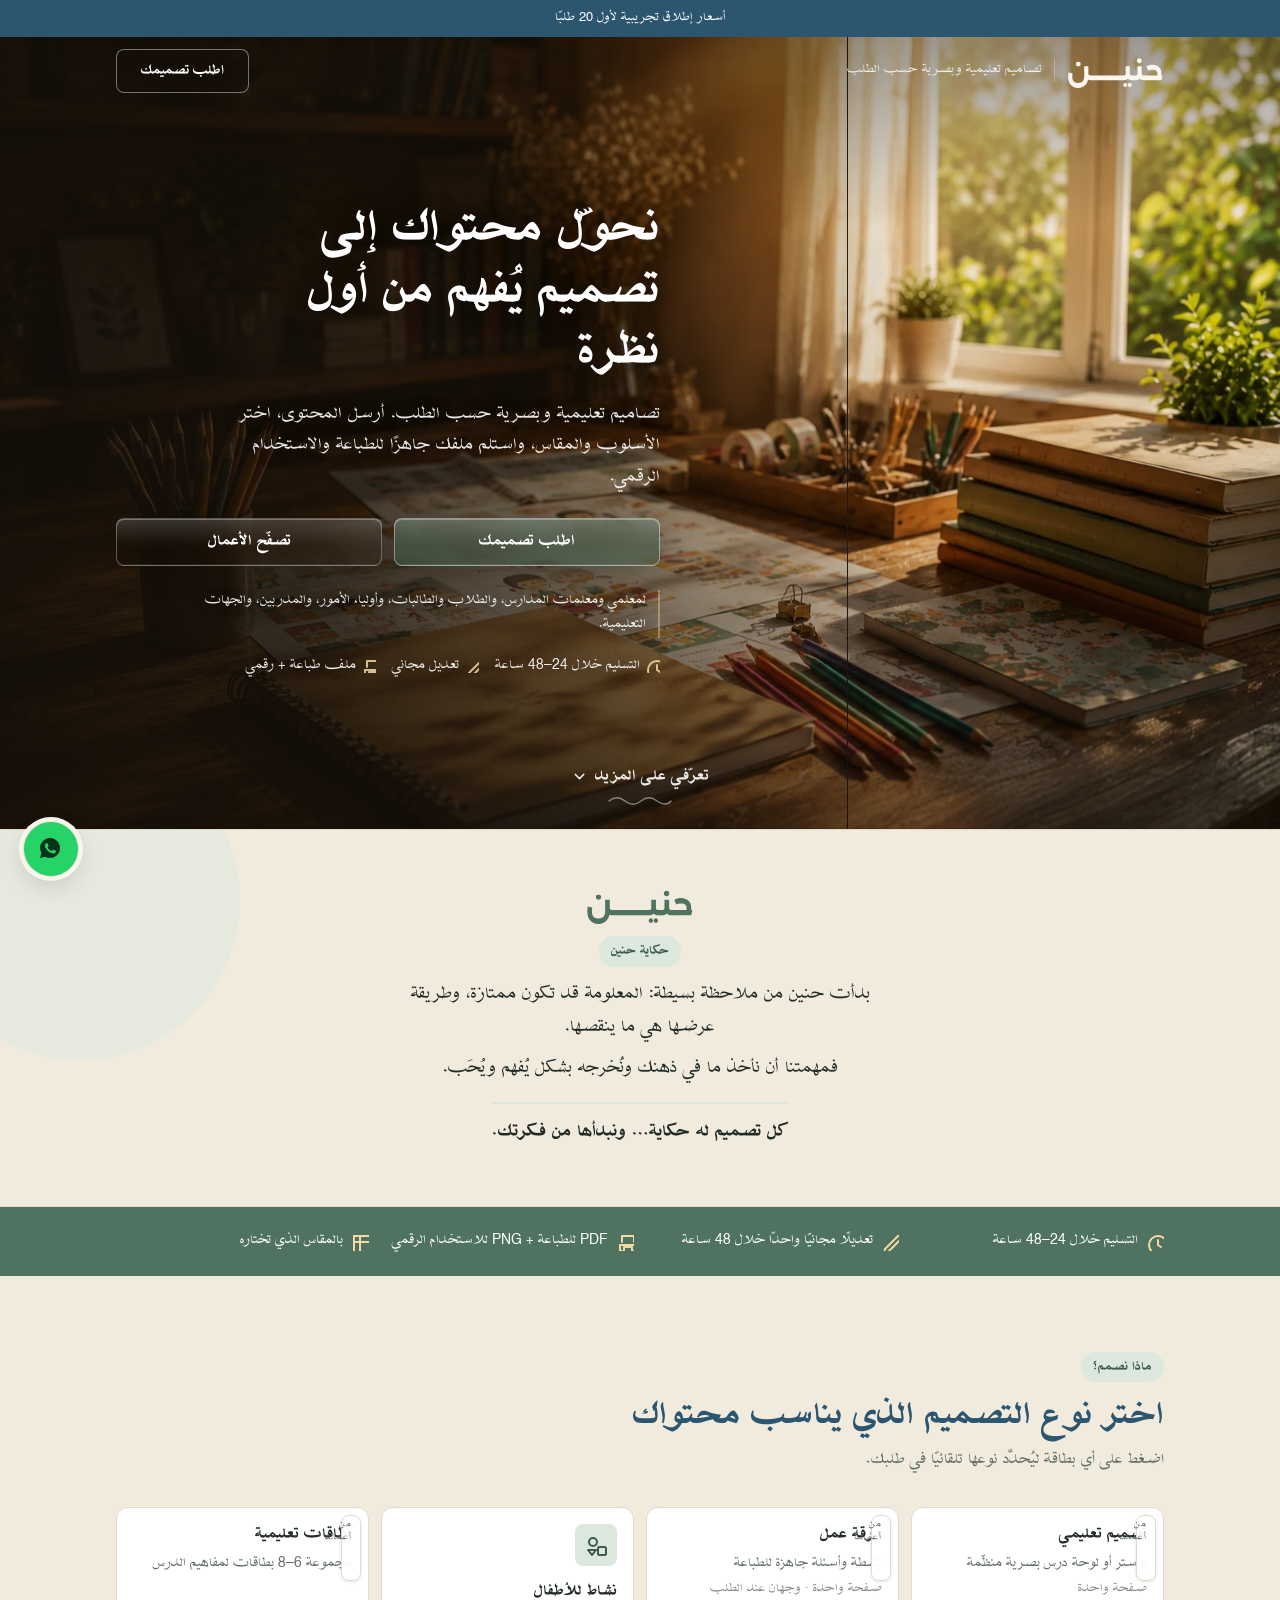
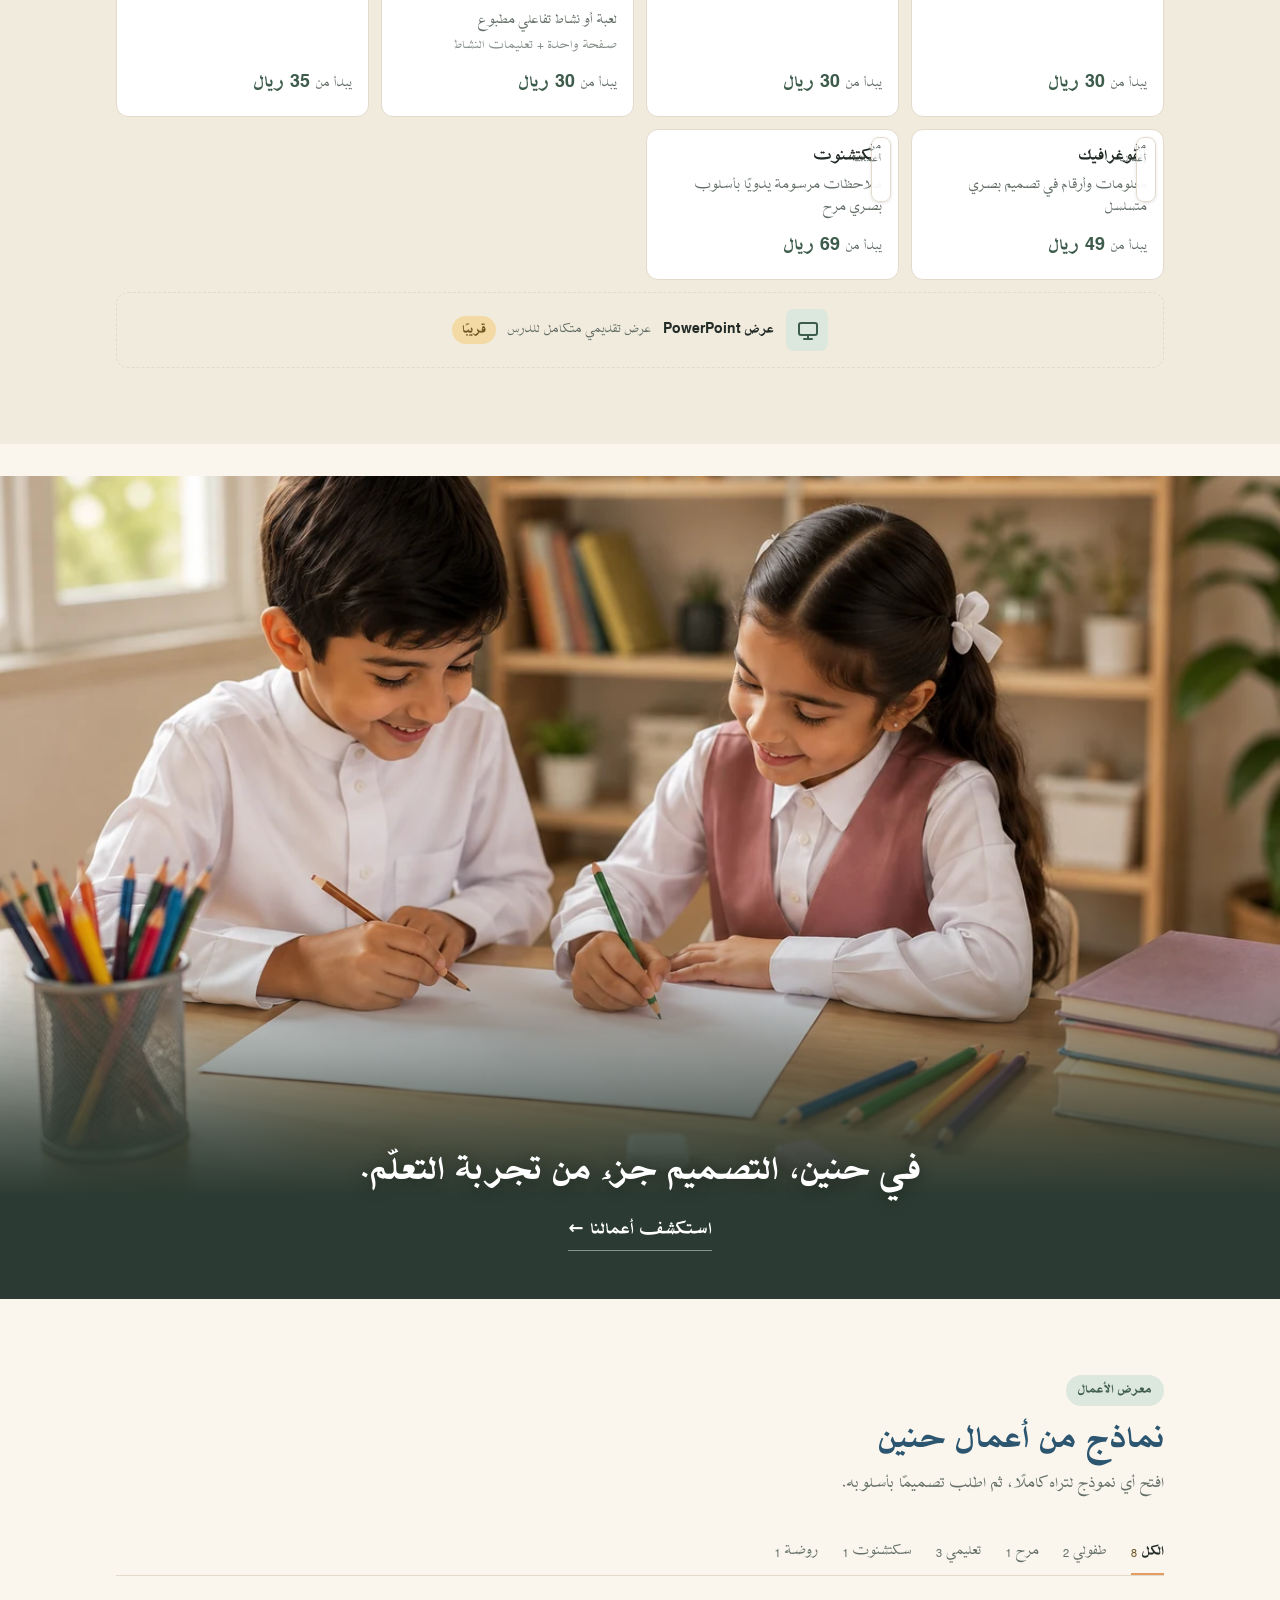
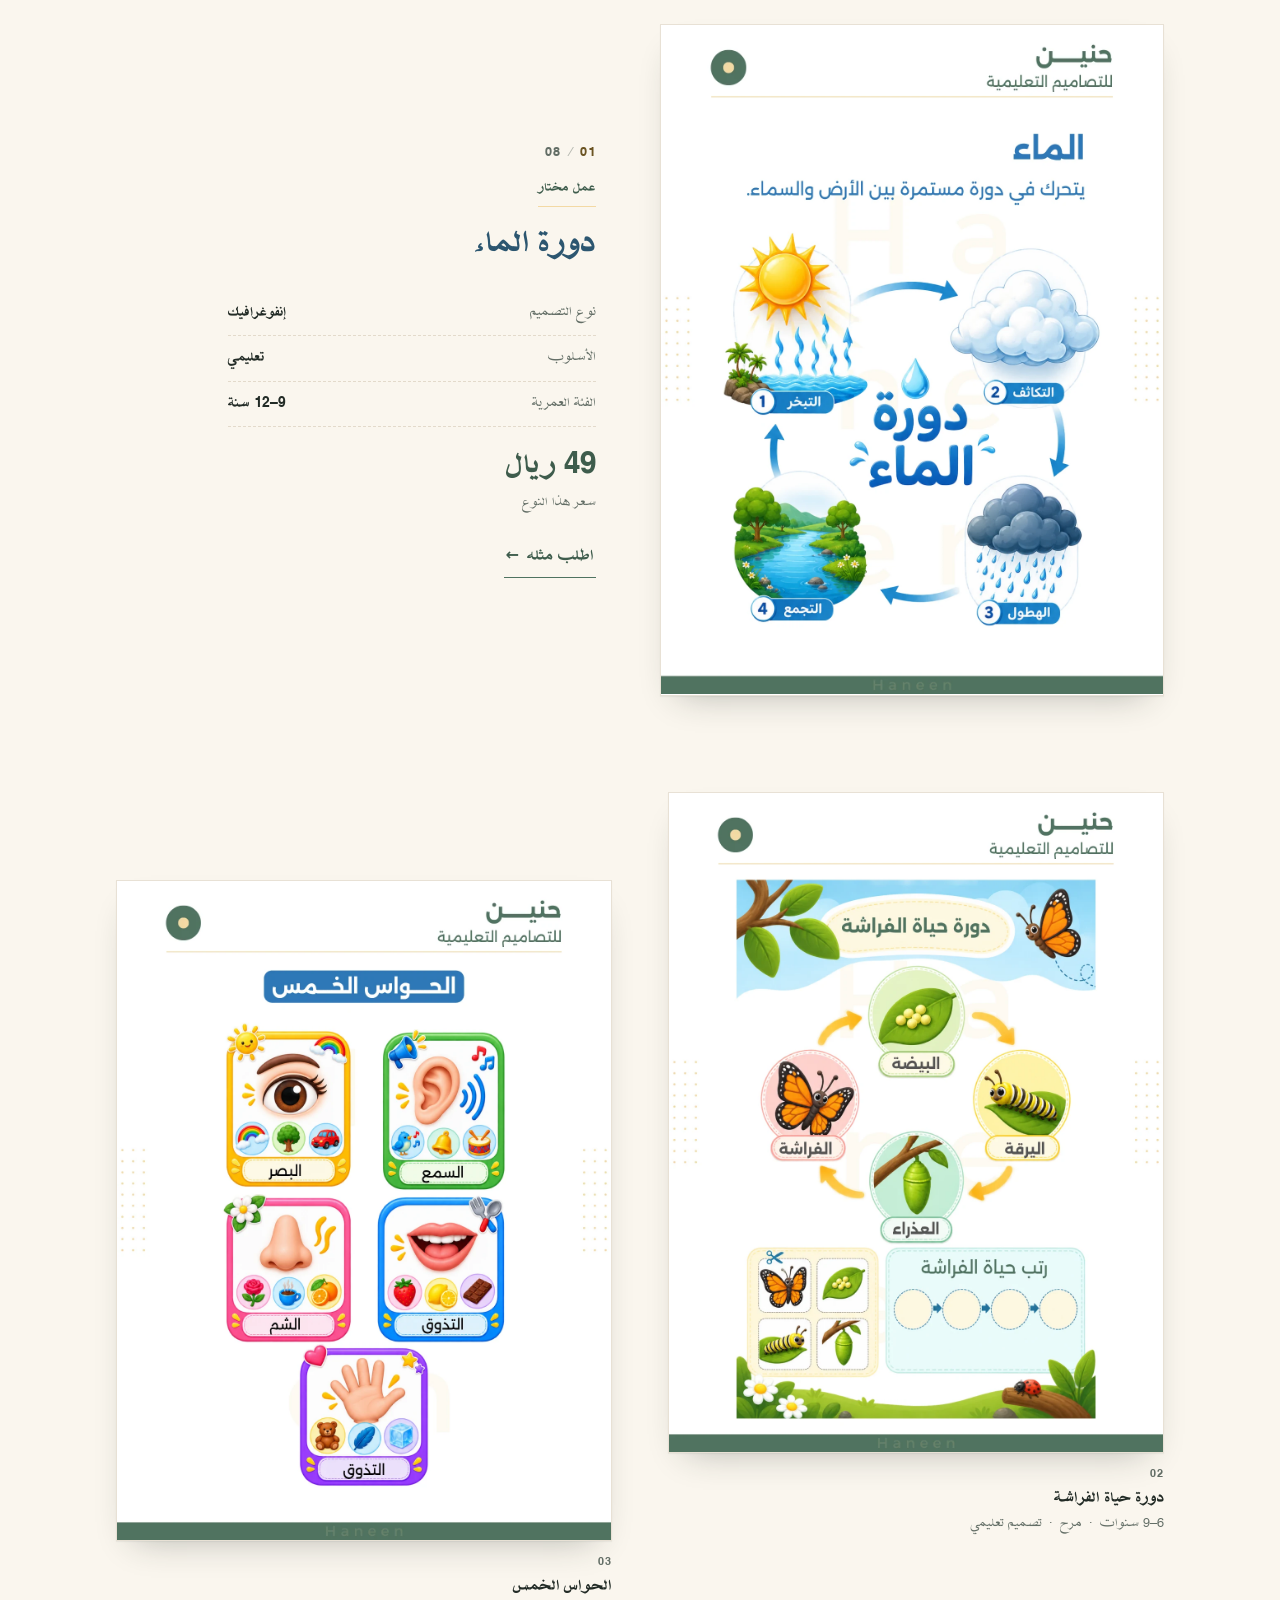
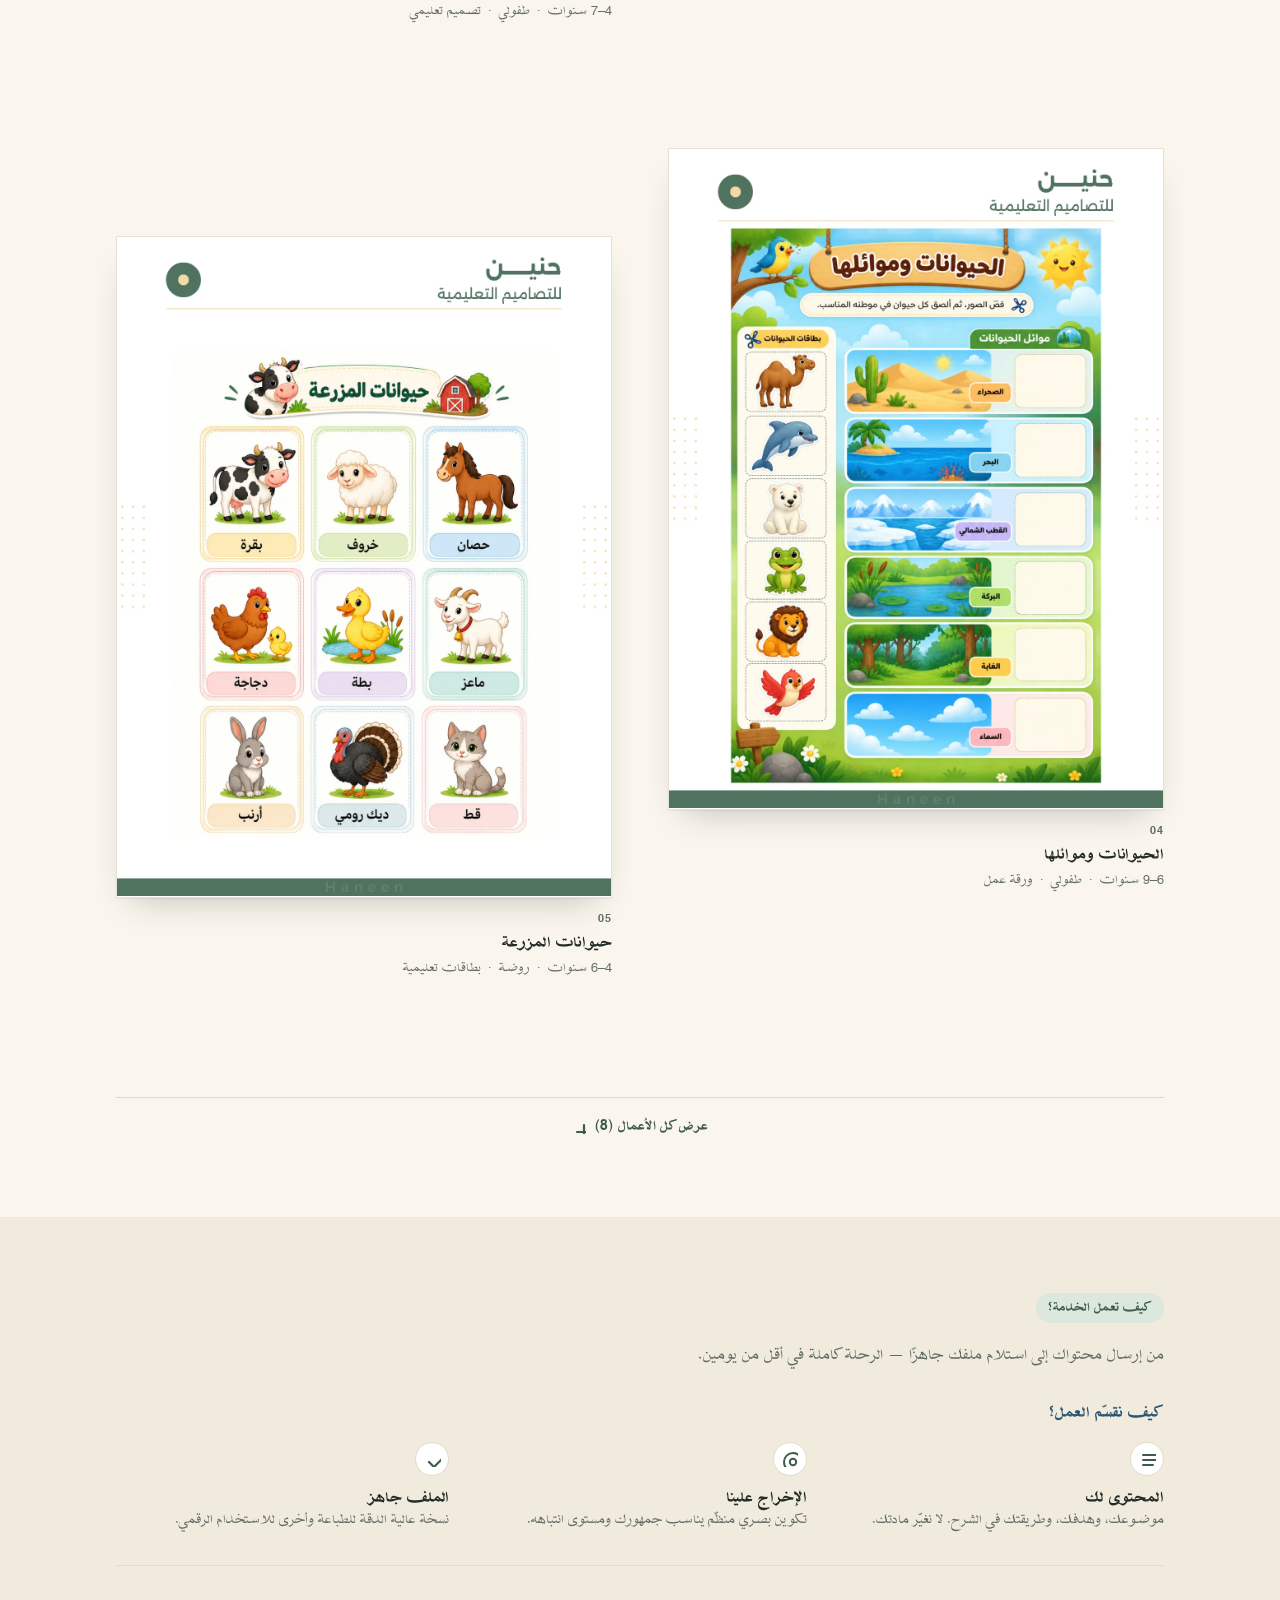
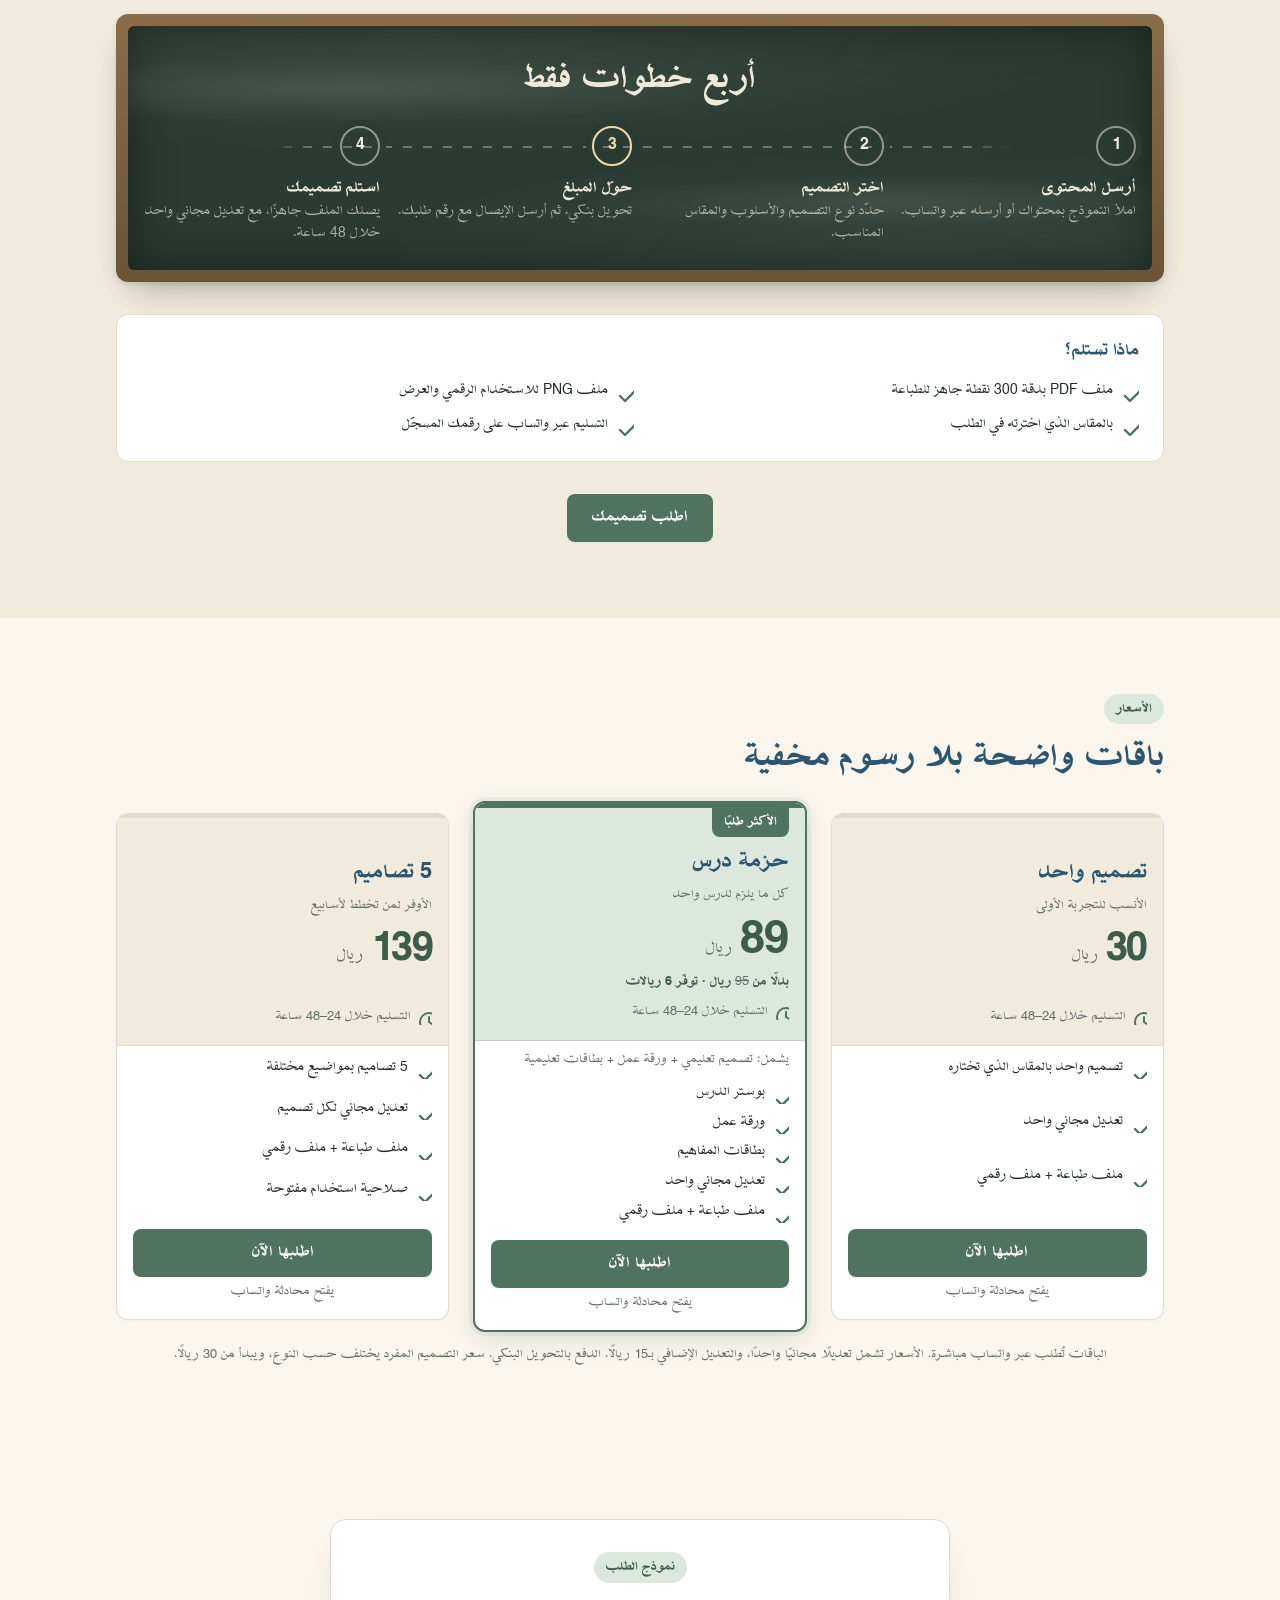
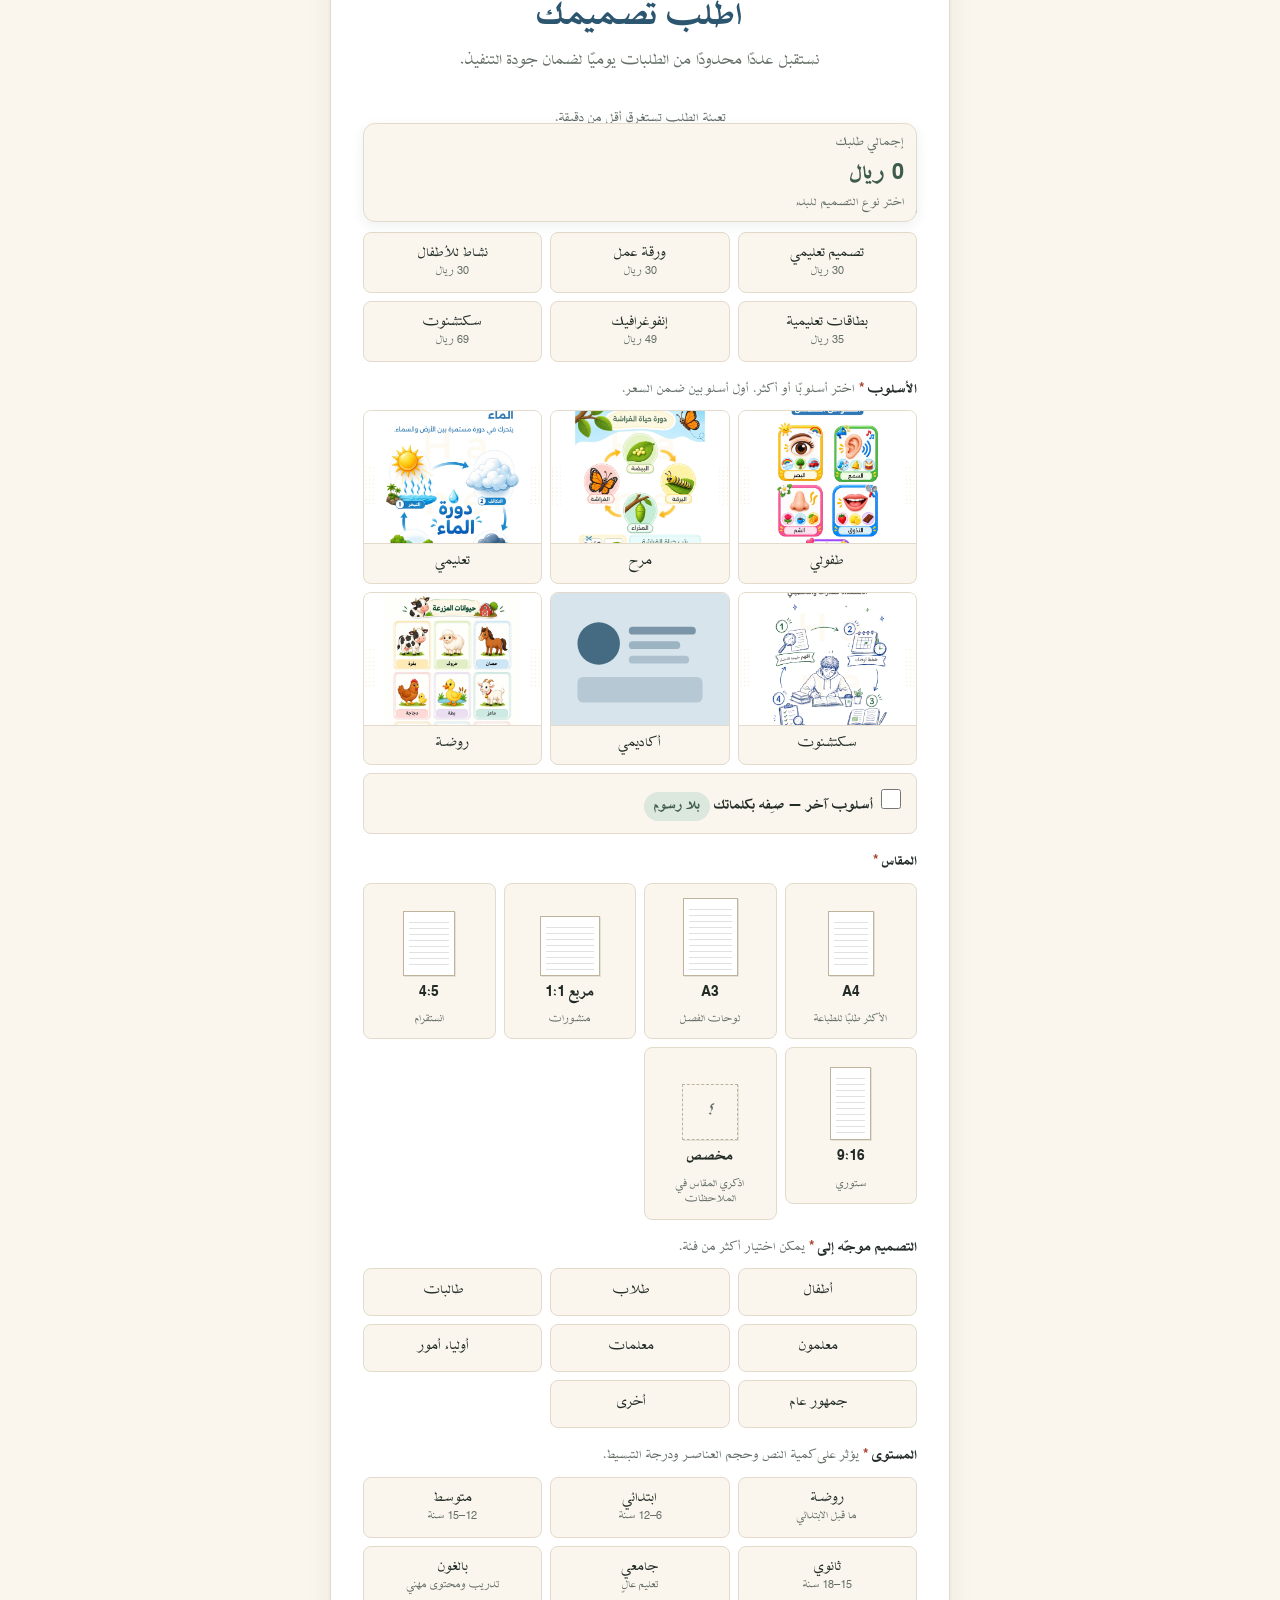
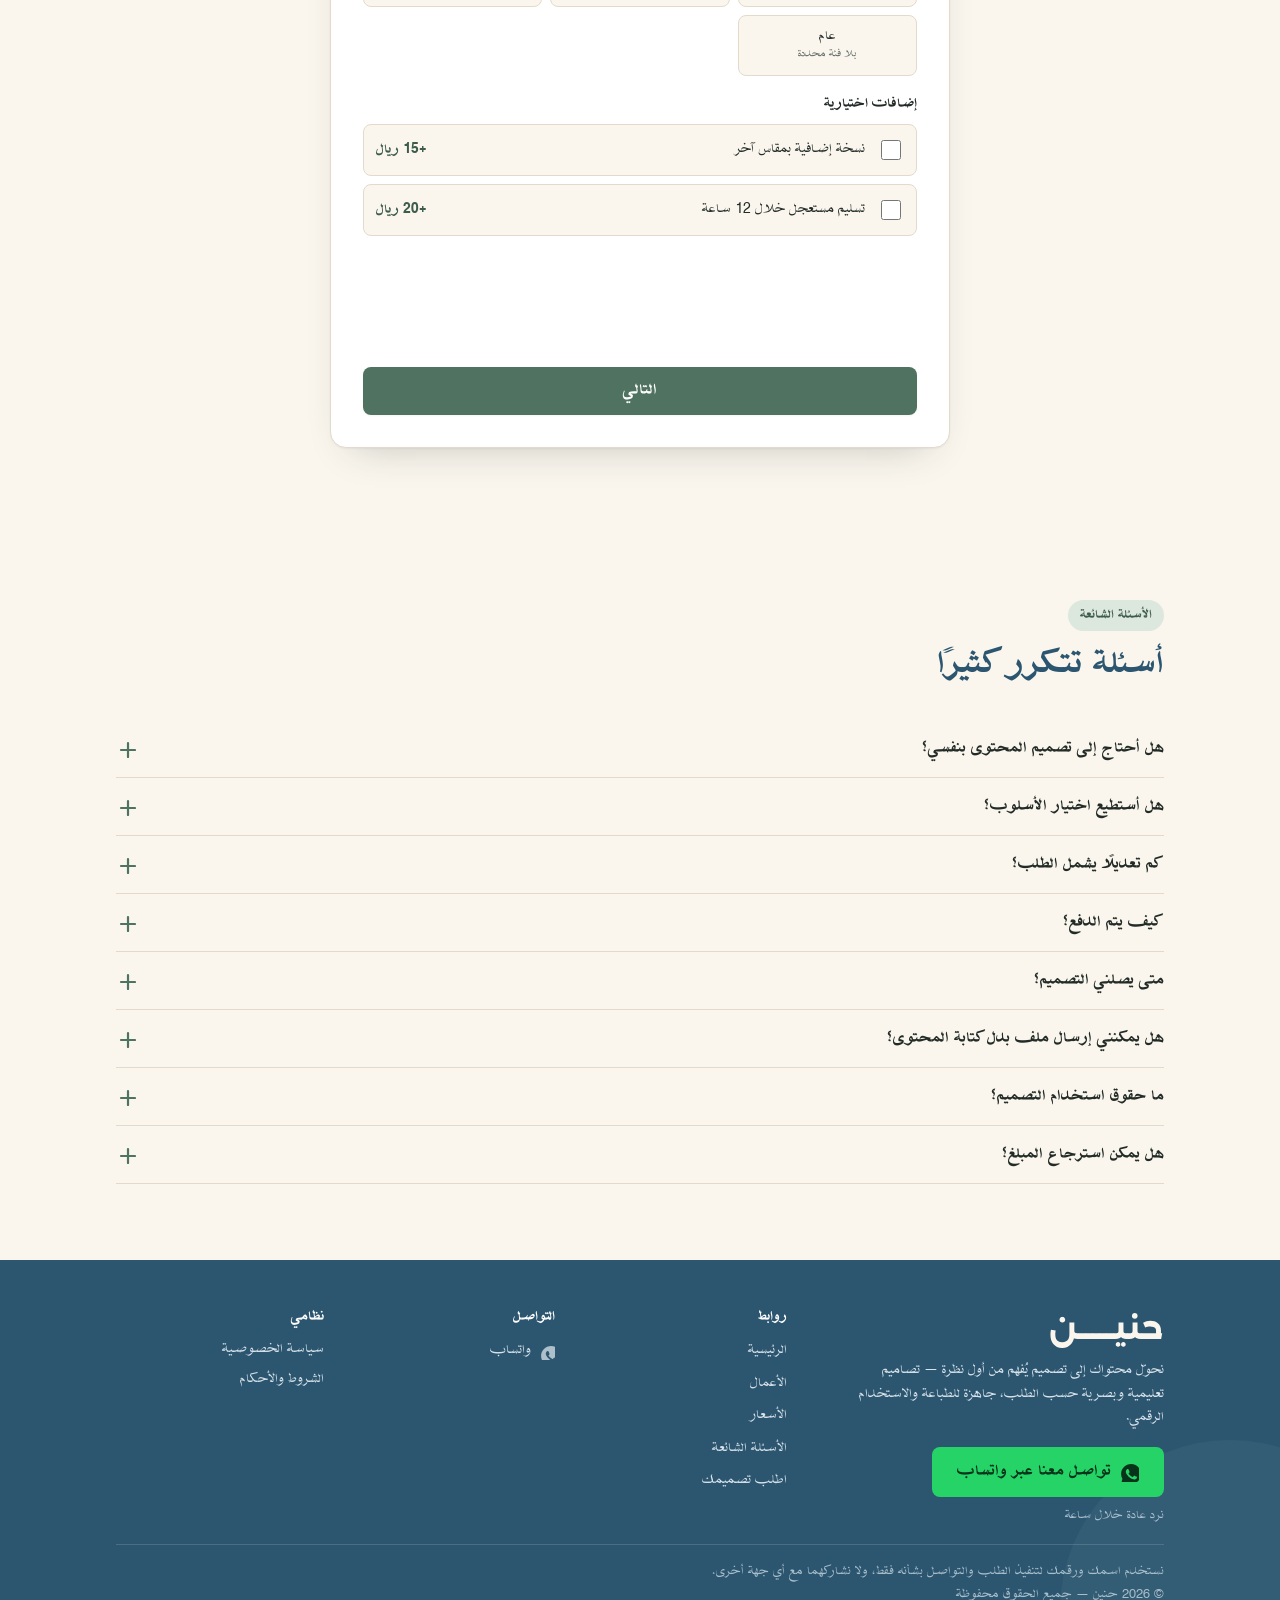
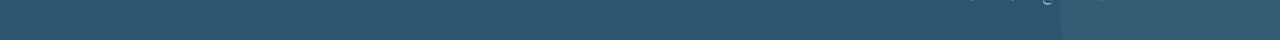
==== index.html @ 20c90a83 "المعرض: عمل مختار كبير، وأوراق معروضة بدل بطاقات المتجر أعمال حنين لوحات كاملة بهوامشها وترويستها وش" ====
<!DOCTYPE html>
<html lang="ar" dir="rtl">
<head>
<meta charset="utf-8">
<meta name="viewport" content="width=device-width, initial-scale=1, viewport-fit=cover">
<title>حنين — تصاميم تعليمية وبصرية حسب الطلب</title>
<meta name="description" content="نحوّل محتواك إلى تصميم يُفهم من أول نظرة. تصاميم تعليمية وبصرية حسب الطلب: أوراق عمل، بطاقات، إنفوغرافيك، وسكتشنوت.">
<meta name="theme-color" content="#FAF6EE">
<link rel="manifest" href="manifest.webmanifest">
<link rel="icon" href="assets/icons/icon.svg" type="image/svg+xml">
<link rel="apple-touch-icon" href="assets/icons/icon-192.png">
<!-- حماية ما قبل الإطلاق — تُحذف عند اكتمال الأعمال والبيانات -->
<meta name="robots" content="noindex, nofollow">

<!-- المشاركة في واتساب وغيره -->
<meta property="og:site_name" content="حنين">
<meta property="og:locale" content="ar_SA">
<meta property="og:type" content="website">
<meta property="og:url" content="https://lidarconslt-bit.github.io/haneen-store/">
<meta property="og:title" content="حنين — تصاميم تعليمية وبصرية حسب الطلب">
<meta property="og:description" content="نحوّل محتواك إلى تصميم يُفهم من أول نظرة. أرسل المحتوى، اختر الأسلوب، واستلم ملفك جاهزًا.">
<meta property="og:image" content="https://lidarconslt-bit.github.io/haneen-store/assets/img/og-cover.png">
<meta property="og:image:width" content="1200">
<meta property="og:image:height" content="630">
<meta property="og:image:alt" content="حنين — تصاميم تعليمية وبصرية حسب الطلب">
<meta name="twitter:card" content="summary_large_image">
<meta name="twitter:title" content="حنين — تصاميم تعليمية وبصرية حسب الطلب">
<meta name="twitter:description" content="نحوّل محتواك إلى تصميم يُفهم من أول نظرة.">
<meta name="twitter:image" content="https://lidarconslt-bit.github.io/haneen-store/assets/img/og-cover.png">
<!-- الخط مستضاف ذاتيًا: XB Shafigh بوزنيه الحقيقيين — لا اعتماد على خطوط خارجية -->
<link rel="preload" href="assets/fonts/XBShafigh-Regular.woff2" as="font" type="font/woff2" crossorigin>
<link rel="preload" href="assets/fonts/XBShafigh-Bold.woff2" as="font" type="font/woff2" crossorigin>
<link rel="stylesheet" href="assets/css/style.css?v=39">
</head>
<body id="top">

<!-- أيقونات SVG مشتركة -->
<svg width="0" height="0" style="position:absolute" aria-hidden="true">
<defs>
  <g id="i-check"><path d="M20 6L9 17l-5-5" fill="none" stroke="currentColor" stroke-width="2.4" stroke-linecap="round" stroke-linejoin="round"/></g>
  <g id="i-plus"><path d="M12 5v14M5 12h14" fill="none" stroke="currentColor" stroke-width="2.2" stroke-linecap="round"/></g>
  <g id="i-clock"><circle cx="12" cy="12" r="9" fill="none" stroke="currentColor" stroke-width="2"/><path d="M12 7v5l3 2" fill="none" stroke="currentColor" stroke-width="2" stroke-linecap="round"/></g>
  <g id="i-print"><path d="M6 9V3h12v6M6 18H4v-6h16v6h-2M8 14h8v7H8z" fill="none" stroke="currentColor" stroke-width="2" stroke-linecap="round" stroke-linejoin="round"/></g>
  <g id="i-edit"><path d="M12 20h9M16.5 3.5a2.1 2.1 0 013 3L7 19l-4 1 1-4z" fill="none" stroke="currentColor" stroke-width="2" stroke-linecap="round" stroke-linejoin="round"/></g>
  <g id="i-size"><path d="M3 3h18v18H3z" fill="none" stroke="currentColor" stroke-width="2"/><path d="M9 3v18M3 9h18" fill="none" stroke="currentColor" stroke-width="2"/></g>
  <g id="i-board"><rect x="3" y="4" width="18" height="14" rx="2" fill="none" stroke="currentColor" stroke-width="2"/><path d="M7 9h10M7 13h6M12 18v3" fill="none" stroke="currentColor" stroke-width="2" stroke-linecap="round"/></g>
  <g id="i-sheet"><path d="M6 2h8l4 4v16H6z" fill="none" stroke="currentColor" stroke-width="2" stroke-linejoin="round"/><path d="M14 2v4h4M9 12h6M9 16h4" fill="none" stroke="currentColor" stroke-width="2" stroke-linecap="round"/></g>
  <g id="i-activity"><circle cx="8" cy="8" r="4" fill="none" stroke="currentColor" stroke-width="2"/><rect x="13" y="13" width="8" height="8" rx="1.5" fill="none" stroke="currentColor" stroke-width="2"/><path d="M3 16l4 5 4-5z" fill="none" stroke="currentColor" stroke-width="2" stroke-linejoin="round"/></g>
  <g id="i-cards"><rect x="3" y="6" width="13" height="15" rx="2" fill="none" stroke="currentColor" stroke-width="2"/><path d="M8 3h11a2 2 0 012 2v13" fill="none" stroke="currentColor" stroke-width="2" stroke-linecap="round"/></g>
  <g id="i-chart"><path d="M4 20V10M10 20V4M16 20v-7M22 20H2" fill="none" stroke="currentColor" stroke-width="2" stroke-linecap="round"/></g>
  <g id="i-pen"><path d="M4 20l1-4L16 5a2.1 2.1 0 013 3L8 19z" fill="none" stroke="currentColor" stroke-width="2" stroke-linejoin="round"/><path d="M3 22h18" fill="none" stroke="currentColor" stroke-width="2" stroke-linecap="round"/></g>
  <g id="i-slides"><rect x="3" y="4" width="18" height="12" rx="2" fill="none" stroke="currentColor" stroke-width="2"/><path d="M12 16v4M8 20h8" fill="none" stroke="currentColor" stroke-width="2" stroke-linecap="round"/></g>
  <g id="i-content"><path d="M4 5h16M4 10h16M4 15h10" fill="none" stroke="currentColor" stroke-width="2" stroke-linecap="round"/></g>
  <g id="i-design"><circle cx="12" cy="12" r="9" fill="none" stroke="currentColor" stroke-width="2"/><circle cx="12" cy="12" r="3.2" fill="none" stroke="currentColor" stroke-width="2"/></g>
  <g id="i-ready"><path d="M5 12l5 5L20 7" fill="none" stroke="currentColor" stroke-width="2.2" stroke-linecap="round" stroke-linejoin="round"/></g>
  <g id="i-alert"><path d="M12 8v5M12 17h.01M10.3 3.9L2.5 18a2 2 0 001.7 3h15.6a2 2 0 001.7-3L13.7 3.9a2 2 0 00-3.4 0z" fill="none" stroke="currentColor" stroke-width="2" stroke-linecap="round" stroke-linejoin="round"/></g>
  <g id="i-info"><circle cx="12" cy="12" r="9" fill="none" stroke="currentColor" stroke-width="2"/><path d="M12 11v5M12 8h.01" fill="none" stroke="currentColor" stroke-width="2" stroke-linecap="round"/></g>
  <g id="i-zoom"><circle cx="11" cy="11" r="7" fill="none" stroke="currentColor" stroke-width="2"/><path d="M20 20l-3.5-3.5M11 8v6M8 11h6" fill="none" stroke="currentColor" stroke-width="2" stroke-linecap="round"/></g>
  <g id="i-prev"><path d="M15 5l-7 7 7 7" fill="none" stroke="currentColor" stroke-width="2.2" stroke-linecap="round" stroke-linejoin="round"/></g>
  <g id="i-next"><path d="M9 5l7 7-7 7" fill="none" stroke="currentColor" stroke-width="2.2" stroke-linecap="round" stroke-linejoin="round"/></g>
  <g id="i-wa"><path d="M12.04 2c-5.5 0-9.96 4.46-9.96 9.96 0 1.76.46 3.45 1.33 4.95L2 22l5.23-1.37a9.9 9.9 0 004.81 1.23h.01c5.5 0 9.96-4.46 9.96-9.96S17.54 2 12.04 2zm5.8 14.06c-.24.68-1.4 1.3-1.93 1.35-.5.05-.98.23-3.3-.69-2.78-1.1-4.55-3.94-4.69-4.12-.14-.19-1.12-1.49-1.12-2.84s.71-2.01.96-2.29c.25-.28.55-.35.73-.35l.53.01c.17 0 .4-.06.62.48l.85 2.06c.07.14.12.31.02.5-.09.19-.14.3-.28.47l-.42.48c-.14.14-.28.29-.12.57.16.28.71 1.17 1.52 1.9 1.05.93 1.93 1.22 2.2 1.36.28.14.44.12.6-.07.17-.19.7-.81.88-1.09.19-.28.37-.23.63-.14.25.09 1.61.76 1.89.9.28.14.46.21.53.32.07.12.07.65-.17 1.33z" fill="currentColor"/></g>
</defs>
</svg>

<div id="announce-slot"></div>

<header class="header">
  <div class="wrap header__inner">
    <a href="#top" class="logo" aria-label="حنين — الصفحة الرئيسية">
      <!-- نسختان: الفاتحة فوق صورة الهيرو الداكنة، والداكنة بعد التمرير -->
      <img class="logo__img logo__img--dark-bg" data-logo="on-dark" alt="حنين" width="776" height="271">
      <img class="logo__img logo__img--light-bg" data-logo="on-light" alt="" aria-hidden="true" width="776" height="271">
      <span class="logo__tag" id="logo-tag"></span>
    </a>
    <a href="#order" class="btn btn--primary btn--sm header__cta">اطلب تصميمك</a>
  </div>
</header>

<main>

  <!-- ============ Hero ============ -->
  <!-- مشهد سينمائي بعرض الصفحة. قياس الصورة: النصف الأيسر داكن وهادئ
       (سطوع 60) والأيمن نافذة مشمسة (سطوع 117) — فالنص الأبيض يجلس يسارًا
       حيث التباين طبيعي، وتبقى الشمس والتفاصيل مشرقة يمينًا بلا تعتيم.
       كل النصوص والأزرار HTML حقيقي فوق الصورة، ولا حرف داخل الصورة. -->
  <section class="hero" id="hero">
    <span class="hero__bgwrap" aria-hidden="true">
      <img class="hero__bg" src="assets/img/hero.webp" alt=""
           width="1536" height="1024" fetchpriority="high" decoding="async">
    </span>
    <span class="hero__scrim" aria-hidden="true"></span>

    <div class="wrap hero__inner">
      <div class="hero__copy">
        <h1 class="hero__title" data-reveal="hero" id="hero-title"></h1>
        <p class="hero__sub" data-reveal="hero" style="--d:80ms" id="hero-sub"></p>
        <div class="hero__actions" data-reveal="hero" style="--d:160ms">
          <a href="#order" class="btn btn--glass btn--glass-lead" id="hero-cta"></a>
          <a href="#gallery" class="btn btn--glass" id="hero-cta2"></a>
        </div>
        <p class="hero__for" id="hero-for" data-reveal="soft" style="--d:260ms"></p>
        <ul class="hero__trust" data-reveal="soft" style="--d:320ms" id="hero-trust"></ul>
      </div>
    </div>

    <!-- مؤشر النزول: جزء من المشهد، مطلق الموضع فلا يزيد ارتفاع الهيرو -->
    <a class="hero__more" href="#products">
      <span class="hero__more-row">
        <span>تعرّفي على المزيد</span>
        <svg class="hero__more-chev" viewBox="0 0 24 24" aria-hidden="true"><path d="M6 9l6 6 6-6" fill="none" stroke="currentColor" stroke-width="2" stroke-linecap="round" stroke-linejoin="round"/></svg>
      </span>
      <svg class="hero__more-wave" viewBox="0 0 64 8" aria-hidden="true"><path d="M1 4c5-4 11-4 16 0s11 4 16 0 11-4 16 0 11 4 14 0" fill="none" stroke="currentColor" stroke-width="1.4" stroke-linecap="round"/></svg>
    </a>
  </section>

  <!-- ============ حكاية حنين ============ -->
  <section class="story" id="story" hidden aria-labelledby="story-label">
    <div class="wrap story__inner">
      <div class="story__head">
        <img class="story__mark" data-logo="on-light" alt="" aria-hidden="true"
             width="776" height="271" data-reveal="soft">
        <span class="eyebrow" id="story-label" data-reveal="soft" style="--d:60ms"></span>
        <div id="story-lines" data-reveal style="--d:120ms"></div>
        <p class="story__closing" id="story-closing" data-reveal style="--d:200ms"></p>
      </div>
    </div>
  </section>

  <!-- ============ شريط الثقة ============ -->
  <section class="trustbar">
    <div class="wrap"><ul id="trustbar" data-reveal="soft"></ul></div>
  </section>

  <!-- ============ المنتجات ============ -->
  <section class="section section--alt" id="products">
    <div class="wrap">
      <div class="section__head" data-reveal>
        <span class="eyebrow">ماذا نصمم؟</span>
        <h2>اختر نوع التصميم الذي يناسب محتواك</h2>
        <p>اضغط على أي بطاقة ليُحدَّد نوعها تلقائيًا في طلبك.</p>
      </div>
      <div class="grid grid--auto" id="products-grid"></div>
    </div>
  </section>

  <!-- ============ مشهد: لقطة من تجربة التعلّم ============ -->
  <!-- قسم بعرض الصفحة كاملة، لا بطاقة ولا إطار.
       تحليل الصورة: الطفلان يشغلان الوسط كله (x300–1290) وأهدأ منطقة فعلية
       شريط الطاولة أسفل الورقة (480×84px فقط — 70px على 1280 و40px على 390).
       لذلك يمتد التدرّج من داخل الصورة إلى أرضية القسم نفسها، فيجلس النص
       على حقل داكن متصل بلا حافة صندوق، ولا يغطي وجهًا ولا ورقة العمل. -->
  <section class="scene" data-reveal>
    <div class="scene__media">
      <img class="scene__img" src="assets/img/learning-moment.webp"
           alt="طفلان يرسمان معًا على ورقة واحدة إلى طاولة دراسة"
           width="1200" height="800" loading="lazy" decoding="async">
    </div>
    <div class="scene__text">
      <p class="scene__line">في حنين، التصميم جزء من تجربة التعلّم.</p>
      <a class="scene__link" href="#gallery">استكشف أعمالنا <span aria-hidden="true">←</span></a>
    </div>
  </section>

  <!-- ============ المعرض ============ -->
  <section class="section" id="gallery">
    <div class="wrap">
      <div class="section__head" data-reveal>
        <span class="eyebrow">معرض الأعمال</span>
        <h2>نماذج من أعمال حنين</h2>
        <p>افتح أي نموذج لتراه كاملًا، ثم اطلب تصميمًا بأسلوبه.</p>
      </div>
      <div class="filters" id="gallery-filters" role="group" aria-label="تصفية حسب الأسلوب"></div>
      <!-- العمل المختار: أول أعمال التصفية الحالية، معروضًا لا مُعبّأً في بطاقة -->
      <div id="gallery-feature"></div>
      <div class="gallery" id="gallery-grid"></div>
      <button type="button" class="more" id="gallery-more" hidden
              aria-expanded="false" aria-controls="gallery-grid"></button>
    </div>
  </section>

  <!-- ============ الأساليب ============ -->
  <!-- قسم الأساليب مخفي مؤقتًا: صوره ما تزال مؤقتة، وفلاتر المعرض تؤدي الغرض.
       لإعادته: احذف hidden فقط. -->
  <section class="section wrap" id="styles" hidden>
    <div class="section__head" data-reveal>
      <span class="eyebrow">الأساليب</span>
      <h2>الشكل الذي يعجبك بصريًا</h2>
      <p>اضغط على أي أسلوب ليُحدَّد تلقائيًا في نموذج طلبك.</p>
    </div>
    <div class="styles" id="styles-grid"></div>
  </section>

  <!-- ============ كيف نعمل ============ -->
  <section class="section section--alt" id="how">
    <div class="wrap">
      <div class="section__head" data-reveal>
        <span class="eyebrow">كيف تعمل الخدمة؟</span>
        <p>من إرسال محتواك إلى استلام ملفك جاهزًا — الرحلة كاملة في أقل من يومين.</p>
      </div>

      <div class="howblock" data-reveal="soft">
        <h3 class="howblock__title">كيف نقسّم العمل؟</h3>
        <div class="howsplit" id="idea-list"></div>
      </div>

      <div class="boardwrap" data-reveal="soft">
        <div class="board">
          <h2 class="steps__title">أربع خطوات فقط</h2>
          <div class="steps" id="steps-grid"></div>
        </div>
      </div>

      <div class="handover" data-reveal="soft">
        <h3 id="delivery-title"></h3>
        <ul class="delivery__list" id="delivery-list"></ul>
      </div>

      <div class="how__foot" data-reveal="soft">
        <a href="#order" class="btn btn--primary">اطلب تصميمك</a>
      </div>
    </div>
  </section>

  <!-- ============ الأسعار ============ -->
  <section class="section wrap" id="pricing">
    <div class="section__head" data-reveal>
      <span class="eyebrow">الأسعار</span>
      <h2>باقات واضحة بلا رسوم مخفية</h2>
    </div>
    <div class="plans" id="plans-grid"></div>
    <p class="pricing__note" id="pricing-note"></p>
  </section>

  <!-- ============ نموذج الطلب ============ -->
  <!-- النموذج: أرضية القسم كريمية، والنموذج نفسه ورقة بيضاء واحدة فوقها -->
  <section class="section" id="order">
    <div class="wrap order">
      <div class="section__head" style="text-align:center;margin-inline:auto" data-reveal>
        <span class="eyebrow">نموذج الطلب</span>
        <h2>اطلب تصميمك</h2>
        <p id="order-capacity"></p>
      </div>

      <div id="store-closed" style="display:none">
        <div class="alert alert--warn" style="margin-bottom:var(--sp-4)">
          <svg aria-hidden="true"><use href="#i-alert"/></svg>
          <span id="closed-text"></span>
        </div>
        <a class="btn btn--whatsapp btn--block" id="closed-wa" href="#">
          <svg width="20" height="20" aria-hidden="true"><use href="#i-wa"/></svg>
          تواصل معنا عبر واتساب
        </a>
      </div>

      <form id="order-form" novalidate data-reveal>
        <div class="alert alert--info draft-note" id="draft-note" hidden>
          <svg aria-hidden="true"><use href="#i-info"/></svg>
          <span style="flex:1" id="draft-text"></span>
          <button type="button" class="btn btn--secondary btn--sm" id="btn-draft-clear">ابدأ من جديد</button>
        </div>
        <p class="formtime" id="form-time"></p>
        <div class="progress" aria-hidden="true">
          <div class="progress__item is-active" data-p="1"><div class="progress__bar"></div>التصميم</div>
          <div class="progress__item" data-p="2"><div class="progress__bar"></div>المحتوى</div>
          <div class="progress__item" data-p="3"><div class="progress__bar"></div>بياناتك</div>
        </div>

        <!-- الخطوة 1 -->
        <div class="fstep is-active" data-step="1">
          <div class="field">
            <span class="field__label">نوع التصميم <span class="req">*</span></span>
            <div class="opts" id="opt-product"></div>
            <p class="error-msg"><svg aria-hidden="true"><use href="#i-alert"/></svg>اختر نوع التصميم</p>
          </div>
          <div class="field">
            <span class="field__label">الأسلوب <span class="req">*</span>
              <span class="field__hint" id="styles-hint"></span>
            </span>
            <div class="opts" id="opt-style"></div>
            <label class="addon addon--other" id="other-style-toggle">
              <input type="checkbox" id="f-other-style">
              <span class="addon__txt">أسلوب آخر — صِفه بكلماتك</span>
              <span class="badge badge--soft">بلا رسوم</span>
            </label>
            <div id="other-style-wrap" hidden>
              <textarea id="f-other-style-text" placeholder="مثال: أريده مثل مجلة مدرسية، أو بأسلوب سبورة…"
                        style="min-height:72px" maxlength="500"></textarea>
            </div>
            <p class="stylenote" id="style-note" hidden></p>
            <p class="error-msg"><svg aria-hidden="true"><use href="#i-alert"/></svg>اختر أسلوبًا واحدًا على الأقل، أو صِف أسلوبك</p>
          </div>
          <div class="field">
            <span class="field__label">المقاس <span class="req">*</span></span>
            <div class="opts opts--3" id="opt-size"></div>
            <p class="error-msg"><svg aria-hidden="true"><use href="#i-alert"/></svg>اختر المقاس</p>
          </div>
          <div class="field">
            <span class="field__label">التصميم موجّه إلى <span class="req">*</span>
              <span class="field__hint">يمكن اختيار أكثر من فئة.</span>
            </span>
            <div class="opts" id="opt-audience"></div>
            <p class="error-msg"><svg aria-hidden="true"><use href="#i-alert"/></svg>اختر فئة واحدة على الأقل</p>
          </div>
          <div class="field">
            <span class="field__label">المستوى <span class="req">*</span>
              <span class="field__hint">يؤثر على كمية النص وحجم العناصر ودرجة التبسيط.</span>
            </span>
            <div class="opts" id="opt-level"></div>
            <p class="error-msg"><svg aria-hidden="true"><use href="#i-alert"/></svg>اختر المستوى</p>
          </div>
          <div class="field" id="addons-field">
            <span class="field__label">إضافات اختيارية</span>
            <div id="addons-list"></div>
          </div>
        </div>

        <!-- الخطوة 2 -->
        <div class="fstep" data-step="2">
          <div class="field">
            <label for="f-topic">موضوع التصميم <span class="req">*</span></label>
            <input type="text" id="f-topic" name="topic" placeholder="مثال: أركان الإسلام، أو دورة حياة الفراشة" maxlength="120">
            <p class="error-msg"><svg aria-hidden="true"><use href="#i-alert"/></svg>اكتب موضوع التصميم</p>
          </div>
          <div class="field">
            <label for="f-subject">المجال
              <span class="field__hint">اختياري — يساعدنا على اختيار الرسومات المناسبة.</span>
            </label>
            <select id="f-subject" name="subject"></select>
            </div>
          <div class="field">
            <label for="f-content">المحتوى
              <span class="field__hint">يمكن لصق المحتوى هنا، أو كتابة «سأرسله عبر واتساب» وإرساله لاحقًا مع رقم الطلب.</span>
            </label>
            <textarea id="f-content" name="content" placeholder="النقاط أو النص المطلوب ظهوره في التصميم…" maxlength="4000"></textarea>
          </div>
          <div class="field">
            <label for="f-reference">رابط مرجعي
              <span class="field__hint">رابط تصميم أعجبك (بنترست، انستقرام، أو صورة). يختصر الشرح كثيرًا. (اختياري)</span>
            </label>
            <input type="text" id="f-reference" name="reference" placeholder="https://…"
                   style="direction:ltr;text-align:left" maxlength="300">
          </div>
          <div class="field">
            <label for="f-notes">ملاحظات خاصة
              <span class="field__hint">ألوان مفضّلة، شعار الجهة، مقاس مخصص… (اختياري)</span>
            </label>
            <textarea id="f-notes" name="notes" style="min-height:80px" maxlength="1000"></textarea>
          </div>
        </div>

        <!-- الخطوة 3 -->
        <div class="fstep" data-step="3">
          <div class="field">
            <label for="f-name">الاسم <span class="req">*</span></label>
            <input type="text" id="f-name" name="name" placeholder="اسمك أو اسم الجهة" maxlength="80" autocomplete="name">
            <p class="error-msg"><svg aria-hidden="true"><use href="#i-alert"/></svg>اكتب اسمك</p>
          </div>
          <div class="field">
            <label for="f-phone">رقم الجوال / واتساب <span class="req">*</span>
              <span class="field__hint">سيصلك التصميم على هذا الرقم.</span>
            </label>
            <input type="tel" id="f-phone" name="phone" placeholder="05XXXXXXXX" inputmode="numeric" maxlength="15" autocomplete="tel">
            <p class="error-msg"><svg aria-hidden="true"><use href="#i-alert"/></svg>اكتب رقم جوال سعودي صحيح (يبدأ بـ 05)</p>
          </div>
          <input type="text" id="f-website" name="website" tabindex="-1" autocomplete="off" aria-hidden="true"
                 class="sr-only">

          <div class="summary" id="summary">
            <div class="summary__head">
              <h3>ملخص طلبك</h3>
              <button type="button" class="btn btn--secondary btn--sm" id="btn-edit-summary">تعديل</button>
            </div>
            <dl id="summary-list"></dl>
          </div>

          <div class="alert alert--info">
            <svg aria-hidden="true"><use href="#i-info"/></svg>
            <span id="privacy-note"></span>
          </div>
        </div>

        <div class="total">
          <div>
            <div class="total__label">إجمالي طلبك</div>
            <div class="total__value"><span class="num" id="total-value">0</span> ريال</div>
          </div>
          <div class="total__breakdown" id="total-breakdown"></div>
        </div>

        <div id="submit-error" style="margin-top:var(--sp-3)"></div>

        <div class="form-nav">
          <button type="button" class="btn btn--secondary" id="btn-prev" style="display:none">السابق</button>
          <button type="button" class="btn btn--primary" id="btn-next">التالي</button>
          <button type="submit" class="btn btn--primary" id="btn-submit" style="display:none">إرسال الطلب</button>
        </div>
      </form>

      <!-- شاشة النجاح -->
      <div class="success" id="success">
        <div class="success__head">
          <div class="success__icon"><svg aria-hidden="true"><use href="#i-ready"/></svg></div>
          <h2 id="success-title"></h2>
          <p style="color:var(--color-text-muted);margin-top:var(--sp-2)" id="success-body"></p>
          <div class="order-no"><span id="order-number"></span></div>
        </div>

        <div id="success-state"></div>

        <div class="paybox">
          <h3 style="margin-bottom:var(--sp-3)">بيانات التحويل</h3>
          <dl style="margin:0">
            <div class="payrow"><dt>المبلغ</dt><dd><span class="num" id="pay-amount"></span> ريال</dd></div>
            <div class="payrow"><dt>البنك</dt><dd id="pay-bank"></dd></div>
            <div class="payrow"><dt>المستفيد</dt><dd id="pay-beneficiary"></dd></div>
          </dl>
          <div class="copy-row">
            <div class="iban-value" id="pay-iban"></div>
            <button type="button" class="btn btn--secondary btn--sm" id="btn-copy">نسخ الآيبان</button>
          </div>
          <p style="font-size:var(--fs-xs);color:var(--color-text-muted);margin-top:var(--sp-3)" id="pay-instructions"></p>
        </div>

        <a class="btn btn--whatsapp btn--block" id="btn-wa" href="#" style="margin-bottom:var(--sp-3)">
          <svg width="20" height="20" aria-hidden="true"><use href="#i-wa"/></svg>
          إرسال الطلب عبر واتساب
        </a>
        <button type="button" class="btn btn--secondary btn--block" id="btn-new">طلب جديد</button>

        <p style="font-size:var(--fs-xs);color:var(--color-text-muted);margin-top:var(--sp-4);text-align:center" id="content-disclaimer"></p>
      </div>
    </div>
  </section>

  <!-- ============ FAQ ============ -->
  <section class="section wrap" id="faq">
    <div class="section__head" data-reveal>
      <span class="eyebrow">الأسئلة الشائعة</span>
      <h2>أسئلة تتكرر كثيرًا</h2>
    </div>
    <div id="faq-list"></div>
  </section>

</main>

<footer class="footer">
  <div class="wrap">
    <div class="footer__grid">

      <div class="footer__brand">
        <img class="footer__logo" data-logo="on-dark" alt="حنين" width="776" height="271">
        <p class="footer__desc" id="footer-desc"></p>
        <a class="btn btn--whatsapp" id="footer-wa" href="#">
          <svg width="20" height="20" aria-hidden="true"><use href="#i-wa"/></svg>
          <span id="footer-wa-label"></span>
        </a>
        <p class="footer__response" id="footer-response"></p>
      </div>

      <div class="footer__col">
        <h3>روابط</h3>
        <nav id="footer-links" aria-label="روابط الفوتر"></nav>
      </div>

      <div class="footer__col" id="footer-contact-col" hidden>
        <h3>التواصل</h3>
        <nav id="footer-contact" aria-label="قنوات التواصل"></nav>
      </div>

      <div class="footer__col">
        <h3>نظامي</h3>
        <nav>
          <button type="button" class="linkish" data-legal="privacy" id="lnk-privacy"></button>
          <button type="button" class="linkish" data-legal="terms" id="lnk-terms"></button>
        </nav>
      </div>

    </div>

    <div class="footer__trust" id="footer-trust" hidden>
      <h3 id="trust-title"></h3>
      <div id="trust-body"></div>
    </div>

    <p class="footer__legal">
      <span id="footer-privacy"></span><br>
      <span id="footer-rights"></span>
    </p>
  </div>
</footer>

<dialog class="modal lightbox" id="lightbox">
  <div class="modal__head">
    <h2 id="lb-title"></h2>
    <button type="button" class="modal__close" id="lb-close" aria-label="إغلاق">&times;</button>
  </div>
  <div class="modal__body">
    <div class="lb__stage">
      <img id="lb-img" alt="">
      <button type="button" class="lb__nav lb__prev" id="lb-prev" aria-label="العمل السابق">
        <svg aria-hidden="true"><use href="#i-next"/></svg>
      </button>
      <button type="button" class="lb__nav lb__next" id="lb-next" aria-label="العمل التالي">
        <svg aria-hidden="true"><use href="#i-prev"/></svg>
      </button>
    </div>
    <p class="lb__count" id="lb-count"></p>
    <div class="lb__info">
      <div class="lb__meta" id="lb-meta"></div>
      <button type="button" class="btn btn--primary btn--block" id="lb-cta">أريد تصميمًا بهذا الأسلوب</button>
    </div>
  </div>
</dialog>

<dialog class="modal" id="legal-modal">
  <div class="modal__head">
    <h2 id="modal-title"></h2>
    <button type="button" class="modal__close" id="modal-close" aria-label="إغلاق">&times;</button>
  </div>
  <div class="modal__body" id="modal-body"></div>
</dialog>

<a href="#" class="wa-fab" id="wa-fab" hidden>
  <span class="wa-fab__icon"><svg width="26" height="26" aria-hidden="true"><use href="#i-wa"/></svg></span>
  <span class="wa-fab__label" id="wa-fab-label"></span>
</a>

<div class="cta-bar" id="cta-bar">
  <a href="#order" class="btn btn--primary btn--block">اطلب تصميمك</a>
</div>

<script src="assets/js/app.js?v=39"></script>
</body>
</html>
---- assets/css/style.css ----
/* =========================================================
   حنين — نظام التصميم المصغّر
   الرموز دلالية (primary / accent / bg) وليست لونية،
   فتغيير الهوية كاملة = تعديل كتلة :root فقط.
   ========================================================= */

/* ============ الخط: XB Shafigh ============
   عائلة خط واحدة للعربية واللاتينية معًا.
   الملفات تحمل وزنين حقيقيين فقط: Regular (400) و Bold (700) —
   لا يوجد Medium/SemiBold في هذا الخط، فلا تُصنع أوزان وهمية.
   المتصفح يطابق 500 → 400 و 600 → 700 تلقائيًا دون تخليق (synthesis). */
@font-face {
  font-family: "XB Shafigh";
  src: url("../fonts/XBShafigh-Regular.woff2") format("woff2"),
       url("../fonts/XB%20Shafigh.ttf")        format("truetype");
  font-weight: 400;
  font-style: normal;
  font-display: swap;
}
@font-face {
  font-family: "XB Shafigh";
  src: url("../fonts/XBShafigh-Bold.woff2") format("woff2"),
       url("../fonts/XB%20ShafighBd.ttf")   format("truetype");
  font-weight: 700;
  font-style: normal;
  font-display: swap;
}

:root {
  /* --- الألوان --- */
  --color-bg:            #FAF6EE;
  --color-bg-alt:        #F1EBDE;
  --color-surface:       #FFFFFF;
  --color-border:        #E3DACB;

  --color-primary:       #4F7360;
  --color-primary-light: #DCE7DE;
  --color-primary-dark:  #3E5C4C;

  --color-accent:        #E39C63;
  --color-accent-light:  #F3D9A4;
  --color-accent-ink:    #6B5423;

  --color-secondary:     #2C5670;

  /* السبورة — المشهد الغني الوحيد في «كيف نعمل؟» */
  --color-board:         #2B3A32;
  --color-chalk:         #EFE9DB;
  --color-wood:          #8A6E4B;
  --color-wood-dk:       #6B5335;

  --color-text:          #222B26;
  --color-text-muted:    #636E66;
  --color-on-primary:    #FFFFFF;

  --color-danger:        #A8452F;
  --color-danger-bg:     #F8E9E5;
  --color-success:       #3E6B4E;
  --color-success-bg:    #E3EFE6;
  --color-whatsapp:      #25D366;

  /* --- المسافات --- */
  --sp-1: 4px;  --sp-2: 8px;  --sp-3: 12px;
  --sp-4: 16px; --sp-5: 24px; --sp-6: 32px; --sp-7: 48px;

  /* --- الحواف --- */
  --r-sm: 8px; --r-md: 12px; --r-lg: 16px; --r-pill: 999px;

  /* --- الظلال (خفيفة جدًا) --- */
  --shadow-sm: 0 1px 2px rgba(34, 43, 38, .05);
  --shadow-md: 0 4px 14px rgba(34, 43, 38, .07);

  /* --- الطباعة --- */
  --font:         "XB Shafigh", "Segoe UI", Tahoma, system-ui, sans-serif;
  --font-display: var(--font);   /* عائلة واحدة — أُبقي المتغيّر لأن أنماطًا عدة تشير إليه */
  --fs-xs: .8125rem;   /* 13 */
  --fs-sm: .875rem;    /* 14 */
  --fs-md: 1rem;       /* 16 */
  --fs-lg: 1.125rem;   /* 18 */
  --fs-xl: 1.375rem;   /* 22 */
  --fs-2xl: clamp(1.625rem, 5.2vw, 2.125rem);   /* 26 → 34 */
  --fs-3xl: clamp(2rem, 7.6vw, 3rem);           /* 32 → 48 */

  /* --- الحركة: هرمية بثلاث درجات --- */
  --dur: 200ms;                                  /* تفاعل فوري */
  --dur-2: 320ms;                                /* انتقال متوسط */
  --ease: cubic-bezier(.22, .61, .36, 1);
  --ease-out: cubic-bezier(.16, .84, .44, 1);    /* دخول ناعم */

  --rise-lead: 26px;  --time-lead: 760ms;        /* البطل وأزرار الطلب */
  --rise-base: 15px;  --time-base: 560ms;        /* البطاقات والأقسام */
  --rise-soft: 7px;   --time-soft: 400ms;        /* المعلومات الثانوية */

  --wrap: 1080px;
  --header-h: 60px;
}

/* ============ الأساس ============ */
*, *::before, *::after { box-sizing: border-box; }

html { scroll-behavior: smooth; }

body {
  margin: 0;
  font-family: var(--font);
  font-size: var(--fs-md);
  line-height: 1.75;
  color: var(--color-text);
  background: var(--color-bg);
  -webkit-font-smoothing: antialiased;
  /* hidden يحوّل body إلى حاوية تمرير فيتعطّل الهيدر اللاصق على iOS.
     clip يمنع التمرير الأفقي بلا هذا الأثر الجانبي. */
  overflow-x: hidden;
  overflow-x: clip;
}

/* العربية خط متصل — لا تُستخدم letter-spacing لأنها تفصل الحروف الموصولة */
h1, h2, h3, h4 { margin: 0; line-height: 1.4; font-weight: 600; letter-spacing: normal; }
h1 { font-size: var(--fs-3xl); font-weight: 700; line-height: 1.28; }
h2 { font-size: var(--fs-2xl); font-weight: 700; line-height: 1.32; color: var(--color-secondary); }
h3 { font-size: var(--fs-lg); }
p  { margin: 0; }
img, svg { max-width: 100%; display: block; }
a  { color: var(--color-primary-dark); text-decoration: none; }

/* عناصر النموذج والأزرار لا ترث الخط من body في المتصفحات — تُوحَّد صراحةً.
   العائلة فقط: الأحجام والأوزان تبقى كما هي في أنماط كل عنصر. */
button, input, select, textarea, optgroup {
  font-family: var(--font);
}

/* عائلة واحدة: XB Shafigh — العناوين والأرقام الكبيرة بوزن Bold، وما يُقرأ بوزن Regular */
h1, h2, h3,
.plan__name, .plan__num, .total__value, .order-no {
  font-family: var(--font-display);
  letter-spacing: -.005em;
}
ul { margin: 0; padding: 0; list-style: none; }

/* السمة hidden تسبق أي display من الأنماط — وإلا ظهر ما يفترض أنه مخفي
   (إشعار المسودّة وملاحظة الأسلوب) */
[hidden] { display: none !important; }

/* الأرقام لاتينية دائمًا لتفادي كسر الاتجاه */
.num, .price, input[type="tel"], .iban-value {
  font-variant-numeric: tabular-nums;
  direction: ltr;
  unicode-bidi: isolate;
}

.wrap { width: 100%; max-width: var(--wrap); margin-inline: auto; padding-inline: var(--sp-4); }
.sr-only {
  position: absolute; width: 1px; height: 1px; padding: 0; margin: -1px;
  overflow: hidden; clip: rect(0 0 0 0); white-space: nowrap; border: 0;
}
:focus-visible { outline: 3px solid var(--color-primary); outline-offset: 2px; border-radius: 4px; }

/* ============ الأقسام ============ */
.section { padding-block: var(--sp-7); }
.section--alt { background: var(--color-bg-alt); }
.section__head { margin-bottom: var(--sp-5); max-width: 60ch; }
.section__head p { color: var(--color-text-muted); margin-top: var(--sp-2); }
.eyebrow {
  display: inline-block; font-size: var(--fs-xs); font-weight: 600;
  color: var(--color-primary-dark); background: var(--color-primary-light);
  padding: 4px 12px; border-radius: var(--r-pill); margin-bottom: var(--sp-3);
}

/* ============ الأزرار ============ */
.btn {
  display: inline-flex; align-items: center; justify-content: center; gap: var(--sp-2);
  font-family: inherit; font-size: var(--fs-md); font-weight: 600; line-height: 1;
  padding: 14px 24px; border-radius: var(--r-sm); border: 1px solid transparent;
  cursor: pointer; text-align: center; min-height: 48px;
  transition: background var(--dur) var(--ease), transform var(--dur) var(--ease),
              border-color var(--dur) var(--ease), box-shadow var(--dur) var(--ease);
}
.btn:active { transform: scale(.975); }

.btn--primary { background: var(--color-primary); color: var(--color-on-primary); box-shadow: var(--shadow-sm); }
.btn--primary:hover { background: var(--color-primary-dark); box-shadow: var(--shadow-md); }

.btn--secondary { background: transparent; color: var(--color-primary-dark); border-color: var(--color-border); }
.btn--secondary:hover { background: var(--color-primary-light); border-color: var(--color-primary-light); }

.btn--whatsapp { background: var(--color-whatsapp); color: #06331A; }
.btn--whatsapp:hover { background: #1EB859; }

.btn--block { width: 100%; }
.btn--sm { padding: 11px 18px; min-height: 44px; font-size: var(--fs-sm); }
.btn[disabled] { opacity: .5; cursor: not-allowed; transform: none; }

/* ============ البطاقات ============ */
.card {
  background: var(--color-surface); border: 1px solid var(--color-border);
  border-radius: var(--r-md); padding: var(--sp-4);
  transition: transform var(--dur) var(--ease), box-shadow var(--dur) var(--ease),
              border-color var(--dur) var(--ease);
}

/* البطاقات القابلة للنقر عناصر <button> — ترث الطباعة واللون */
button.card { font-size: inherit; color: inherit; line-height: inherit; }

.grid { display: grid; gap: var(--sp-3); }
.grid--2 { grid-template-columns: 1fr 1fr; }
.grid--auto { grid-template-columns: repeat(auto-fill, minmax(136px, 1fr)); }

/* بطاقة منتج — قابلة للنقر: تختار المنتج وتنتقل للنموذج */
.product {
  text-align: right; position: relative; cursor: pointer;
  font-family: inherit; width: 100%; display: flex; flex-direction: column;
  background: var(--color-surface);
}
.product:hover { transform: translateY(-4px); box-shadow: var(--shadow-md); border-color: var(--color-primary); }
.product:active { transform: translateY(-1px) scale(.99); }
.product:hover .product__icon { background: var(--color-primary); color: #fff; }
.product__icon { transition: background var(--dur-2) var(--ease), color var(--dur-2) var(--ease); }
.product__foot {
  margin-top: auto; padding-top: var(--sp-3); display: flex;
  align-items: baseline; justify-content: space-between; gap: var(--sp-2);
}
.product__pick {
  font-size: var(--fs-xs); font-weight: 600; color: var(--color-primary);
  opacity: 0; transform: translateX(4px); transition: all var(--dur-2) var(--ease);
}
.product:hover .product__pick { opacity: 1; transform: none; }
.product[disabled] { cursor: default; }
.product[disabled]:hover { transform: none; box-shadow: none; border-color: var(--color-border); }
.product[disabled]:hover .product__icon { background: var(--color-primary-light); color: var(--color-primary-dark); }
.product__icon {
  width: 42px; height: 42px; border-radius: var(--r-sm);
  background: var(--color-primary-light); color: var(--color-primary-dark);
  display: grid; place-items: center; margin-bottom: var(--sp-3);
}
.product__icon svg { width: 22px; height: 22px; }

/* رأس البطاقة = نموذج حقيقي من المعرض، لا صورة عائمة فوقها.
   الربط مأخوذ من gallery[].product — بلا أي أصل جديد. */
.product { overflow: hidden; }
.product__sample {
  position: relative; display: block;
  margin: calc(var(--sp-4) * -1) calc(var(--sp-4) * -1) var(--sp-3);
  aspect-ratio: 4 / 3; max-height: 150px;
  background: var(--color-bg-alt) center 38% / cover no-repeat;
  border-bottom: 1px solid var(--color-border);
}
/* حافّة ورق مقصوصة تفصل النموذج عن النص */
.product__sample::after {
  content: ''; position: absolute; inset-inline: 0; bottom: -1px; height: 8px;
  background: radial-gradient(circle at 8px 11px, rgba(0,0,0,0) 8px, var(--color-surface) 8.5px) repeat-x;
  background-size: 16px 8px;
}
.product__from {
  position: absolute; top: 7px; inset-inline-start: 7px; z-index: 2;
  max-width: calc(100% - 14px);
  background: rgba(255,255,255,.94); border: 1px solid var(--color-border);
  border-radius: var(--r-sm);
  padding: 3px 9px 4px;
  box-shadow: 0 1px 3px rgba(34,43,38,.14);
}
/* سطران: «من أعمالنا» فوق العنوان، فيظهر العنوان كاملًا على الجوال */
.product__from i {
  display: block; font-style: normal;
  font-size: 9.5px; line-height: 1.35; letter-spacing: .05em;
  color: var(--color-text-muted);
}
.product__from b {
  display: -webkit-box; -webkit-box-orient: vertical; -webkit-line-clamp: 2;
  overflow: hidden;
  font-size: 11px; font-weight: 600; line-height: 1.4; color: var(--color-text);
}
/* مع وجود نموذج حقيقي، الأيقونة المجرّدة تكرار — الصورة تقول ما تقوله وأوضح */
.product.has-sample .product__icon { display: none; }
.product.has-sample .product__name { margin-top: 0; }
.product__name { font-size: var(--fs-md); font-weight: 600; }
.product__desc { font-size: var(--fs-sm); color: var(--color-text-muted); margin-top: var(--sp-1); line-height: 1.6; }
/* سطر ثانوي يوضّح حجم المخرَج — أهدأ من الوصف ولا ينافس الاسم أو السعر */
.product__spec {
  font-size: var(--fs-xs); color: var(--color-text-muted); opacity: .78;
  margin-top: var(--sp-1); line-height: 1.5;
}
.product.is-soon .product__spec { display: none; }
.product__price { font-weight: 700; color: var(--color-primary-dark); font-size: var(--fs-lg);
  /* «يبدأ من ٣٠ ريال» وحدة واحدة — لا تنكسر «من» إلى سطر مستقل */
  white-space: nowrap; }
.product__price small { font-weight: 400; color: var(--color-text-muted); font-size: var(--fs-xs); }
/* «قريبًا» ليست منتجًا يُشترى — تُعرض كشريط إشارة لخارطة الطريق
   بعرض الصف كاملًا، فلا تترك بطاقة يتيمة في آخر الشبكة */
.product.is-soon {
  grid-column: 1 / -1;
  flex-direction: row; align-items: center; gap: var(--sp-3);
  /* المحتوى متجمّع في الوسط بدل قطبين تفصلهما مساحة فارغة */
  justify-content: center; flex-wrap: wrap;
  background: transparent; border-style: dashed; box-shadow: none;
}
.product.is-soon .product__icon { margin-bottom: 0; flex: none; order: 1; }
.product.is-soon .product__name { font-size: var(--fs-sm); order: 2; }
.product.is-soon .product__desc { order: 3; margin-top: 0; font-size: var(--fs-xs); }
.product.is-soon .product__badge { position: static; order: 4; margin-inline-start: 0; }
/* السعر يبقى مخفيًا: المنتج غير متاح للطلب بعد */
.product.is-soon .product__foot { display: none; }

/* شارة */
.badge {
  display: inline-block; font-size: var(--fs-xs); font-weight: 600;
  padding: 3px 10px; border-radius: var(--r-pill);
  background: var(--color-accent-light); color: var(--color-accent-ink);
}
.badge--soft { background: var(--color-primary-light); color: var(--color-primary-dark); }
.product__badge { position: absolute; top: var(--sp-3); inset-inline-start: var(--sp-3); }

/* ============ الهيدر ============ */
.announce {
  background: var(--color-secondary); color: #fff;
  font-size: var(--fs-xs); text-align: center; padding: 7px var(--sp-4);
}
.header {
  position: sticky; top: 0; z-index: 50;
  /* فوق الهيرو: شفاف تمامًا ونصوصه بيضاء، فيبدو جزءًا من المشهد.
     بعد التمرير (is-stuck) يعود سطحًا فاتحًا كبقية الصفحة. */
  background: transparent;
  transition: background var(--dur-2) var(--ease), box-shadow var(--dur-2) var(--ease);
}
.header:not(.is-stuck) { color: #fff; }
.header:not(.is-stuck) .logo__tag {
  color: rgba(255, 255, 255, .82); border-inline-start-color: rgba(255, 255, 255, .3);
}
/* تبديل نسختَي الشعار بلا JS إضافي */
.logo__img--light-bg { display: none; }
.header.is-stuck .logo__img--dark-bg { display: none; }
.header.is-stuck .logo__img--light-bg { display: block; }
.header.is-stuck {
  background: rgba(250, 246, 238, .93);
  backdrop-filter: blur(12px);
  box-shadow: 0 1px 0 rgba(227, 218, 203, .55), 0 6px 20px rgba(34, 43, 38, .06);
}
.header__inner { display: flex; align-items: center; gap: var(--sp-4); min-height: var(--header-h); }
.logo { display: flex; align-items: center; gap: var(--sp-3); }
.logo__img { height: 30px; width: auto; aspect-ratio: 776 / 271; }
.logo__tag {
  display: none; font-size: var(--fs-xs); font-weight: 400; color: var(--color-text-muted);
  padding-inline-start: var(--sp-3); border-inline-start: 1px solid var(--color-border);
}
/* زر الطلب هو الإجراء الوحيد في الهيدر — يُدفع إلى الطرف المقابل للشعار */
.header__cta { margin-inline-start: auto; flex: none; padding-inline: 18px; }
/* زر الهيدر فوق المشهد يأخذ الهيئة الزجاجية نفسها */
.header:not(.is-stuck) .header__cta {
  color: #fff; background: rgba(20, 15, 9, .32);
  border: 1px solid rgba(255, 255, 255, .42);
  -webkit-backdrop-filter: blur(10px); backdrop-filter: blur(10px);
  box-shadow: 0 4px 16px rgba(16, 11, 6, .2);
}
.header:not(.is-stuck) .header__cta:hover { background: rgba(20, 15, 9, .44); }

/* ---- أزرار زجاجية للهيرو ----
   زجاج فعلي: صبغة داكنة شفافة + blur + حدّ أبيض رقيق + انعكاس علوي خفيف
   + ظل ناعم. الصبغة داكنة لا بيضاء لأن القياس أثبت أن الطلاء الأبيض يرفع
   سطوع الخلفية فيهبط النص الأبيض إلى ‎2.5:1؛ الداكنة تُبقيه فوق ‎5.4:1. */
.btn--glass {
  position: relative; overflow: hidden;
  color: #fff;
  background-color: rgba(18, 14, 9, .28);
  background-image: linear-gradient(to bottom, rgba(255, 255, 255, .16) 0%, rgba(255, 255, 255, .04) 42%, rgba(255, 255, 255, 0) 62%);
  border: 1px solid rgba(255, 255, 255, .30);
  border-radius: var(--r-sm);
  -webkit-backdrop-filter: blur(14px) saturate(125%);
  backdrop-filter: blur(14px) saturate(125%);
  box-shadow:
    0 8px 26px rgba(14, 10, 5, .28),
    inset 0 1px 0 rgba(255, 255, 255, .30),
    inset 0 -1px 0 rgba(255, 255, 255, .07);
  transition: background-color var(--dur) var(--ease), border-color var(--dur) var(--ease),
              transform var(--dur) var(--ease), box-shadow var(--dur) var(--ease);
}
.btn--glass-lead {
  background-color: rgba(62, 92, 76, .58);      /* أخضر الهوية بشفافية */
  border-color: rgba(255, 255, 255, .42);
}
@media (hover: hover) and (pointer: fine) {
  .btn--glass:hover {
    background-color: rgba(18, 14, 9, .38); border-color: rgba(255, 255, 255, .48);
    transform: translateY(-2px);
    box-shadow: 0 12px 32px rgba(14, 10, 5, .34), inset 0 1px 0 rgba(255, 255, 255, .38), inset 0 -1px 0 rgba(255, 255, 255, .08);
  }
  .btn--glass-lead:hover { background-color: rgba(62, 92, 76, .70); border-color: rgba(255, 255, 255, .60); }
}
.btn--glass:active { transform: translateY(0); }
/* بلا دعم backdrop-filter: تُرفع العتامة فقط — التباين محفوظ أصلًا */
@supports not ((backdrop-filter: blur(4px)) or (-webkit-backdrop-filter: blur(4px))) {
  .btn--glass { background-color: rgba(18, 14, 9, .52); }
  .btn--glass-lead { background-color: rgba(62, 92, 76, .76); }
}

/* ============ Hero ============ */
/* مشهد سينمائي بعرض الصفحة. تحليل الصورة قاد التكوين: النصف الأيسر داكن
   وهادئ (سطوع 60، انشغال منخفض) والأيمن نافذة مشمسة (سطوع 117). فالنص
   الأبيض يسارًا حيث التباين قائم أصلًا، والتدرّج يقوّيه هناك وحده — فتبقى
   الشمس والتفاصيل يمينًا مشرقة بلا تعتيم. */
.hero {
  position: relative; isolation: isolate;
  min-height: 86svh;
  display: flex; align-items: center;
  margin-top: calc(var(--header-h) * -1);      /* الهيدر يطفو داخل المشهد */
  padding-block: calc(var(--header-h) + var(--sp-5)) calc(var(--sp-6) + 46px);
  overflow: hidden;
  background: #241c12;                          /* أرضية دافئة أثناء التحميل */
}
/* طبقتان لأن الحركتين تكتبان transform: الغلاف يحمل الدخول السينمائي،
   والصورة تحمل عمق التمرير — فلا تُلغي إحداهما الأخرى. */
.hero__bgwrap {
  position: absolute; inset: 0; z-index: -2; display: block; overflow: hidden;
}
.hero__bg {
  width: 100%; height: 100%; display: block;
  object-fit: cover;
  object-position: 44% 50%;                     /* الجوال: أعلى قصّ يحفظ الدفء ويبقى فوق تباين AA (‎5.1:1) */
  will-change: transform;
}
/* التدرّج يتبع مكان النص، لا العكس.
   الجوال: النص يملأ العرض، فالتدرّج رأسي شامل ومحسوب على تباين ‎4.5:1.
   سطح المكتب: النص يسارًا، فالتدرّج أفقي يقوّي اليسار وحده وتبقى الشمس يمينًا. */
.hero__scrim {
  position: absolute; inset: 0; z-index: -1; pointer-events: none;
  background:
    linear-gradient(to bottom,
      rgba(20, 15, 9, .70) 0%, rgba(20, 15, 9, .54) 30%,
      rgba(20, 15, 9, .56) 55%, rgba(20, 15, 9, .76) 72%, rgba(20, 15, 9, .80) 100%);
}
@media (min-width: 768px) {
  .hero__scrim {
    background:
      linear-gradient(to left, rgba(20, 15, 9, 0) 30%, rgba(20, 15, 9, .46) 52%, rgba(20, 15, 9, .78) 76%, rgba(20, 15, 9, .86) 100%),
      linear-gradient(to bottom, rgba(20, 15, 9, .42) 0%, rgba(20, 15, 9, .06) 24%, rgba(20, 15, 9, .10) 62%, rgba(20, 15, 9, .58) 100%);
  }
}
.hero__inner { position: relative; z-index: 1; flex: 1 1 100%; min-width: 0; }
/* الكتلة تُدفع إلى الجهة الداكنة الهادئة من الصورة (يسارًا)، فيبقى
   ضوء النافذة يمينًا مشرقًا بلا تعتيم. النص داخلها يبقى RTL طبيعيًا. */
.hero__copy { max-width: 34rem; margin-inline-start: auto; }

.hero__title { color: #fff; max-width: 17ch; text-shadow: 0 2px 22px rgba(16, 11, 6, .5); }
.hero__sub {
  margin-top: var(--sp-3); font-size: var(--fs-md); max-width: 38ch;
  color: rgba(255, 255, 255, .90); text-shadow: 0 1px 16px rgba(16, 11, 6, .55);
}
.hero__actions { margin-top: var(--sp-4); display: flex; flex-wrap: wrap; gap: var(--sp-2); }
.hero__actions .btn { flex: 1 1 190px; }
/* الجمهور والمزايا عناصر مساندة: أصغر وأهدأ وأقرب بعضها إلى بعض،
   فلا تُقرأ ككتلة معلومات ثانية تزاحم العنوان والأزرار. */
.hero__for {
  margin-top: var(--sp-4); font-size: var(--fs-xs); line-height: 1.6;
  color: rgba(255, 255, 255, .85);
  padding-inline-start: 10px;
  border-inline-start: 2px solid rgba(243, 217, 164, .38);
  text-shadow: 0 1px 12px rgba(16, 11, 6, .5);
}
.hero__trust {
  margin-top: var(--sp-3); display: flex; flex-wrap: wrap;
  gap: 4px var(--sp-3); font-size: var(--fs-xs);
  color: rgba(255, 255, 255, .85); text-shadow: 0 1px 12px rgba(16, 11, 6, .5);
}
.hero__trust li { display: flex; align-items: center; gap: 5px; }
.hero__trust svg { width: 13px; height: 13px; color: var(--color-accent-light); opacity: .85; flex: none; }

/* ---- مؤشر النزول ---- */
.hero__more {
  position: absolute; z-index: 2; bottom: var(--sp-5); left: 50%;
  transform: translateX(-50%);
  display: flex; flex-direction: column; align-items: center; gap: 6px;
  color: rgba(255, 255, 255, .9); text-decoration: none;
}
.hero__more-row { display: flex; align-items: center; gap: 7px; font-size: var(--fs-sm); font-weight: 600; }
.hero__more-chev { width: 15px; height: 15px; }
.hero__more-wave { width: 58px; height: 8px; opacity: .5; }
.hero__more:hover { color: #fff; }
@keyframes heroMoreIn { to { opacity: 1; } }
@keyframes heroNudge { 0%, 72%, 100% { transform: translateY(0); } 84% { transform: translateY(2.5px); } }

@media (min-width: 768px) {
  .hero { min-height: 88svh; padding-block: calc(var(--header-h) + var(--sp-7)) calc(var(--sp-7) + 56px); }
  .hero__bg { object-position: 62% 50%; }
  .hero__sub { margin-top: var(--sp-4); font-size: var(--fs-lg); max-width: 44ch; }
  .hero__actions { margin-top: var(--sp-5); gap: var(--sp-3); }
  .hero__for { margin-top: var(--sp-5); font-size: var(--fs-sm); line-height: 1.7; padding-inline-start: var(--sp-3); max-width: 30rem; color: rgba(255, 255, 255, .90); }
  .hero__trust { margin-top: var(--sp-4); gap: var(--sp-2) var(--sp-4); font-size: var(--fs-sm); max-width: 30rem; color: rgba(255, 255, 255, .92); }
  .hero__trust svg { width: 15px; height: 15px; }
  .hero__more-row { font-size: var(--fs-md); }
  .hero__more-chev { width: 17px; height: 17px; }
  .hero__more-wave { width: 72px; }
}

/* دخول سينمائي هادئ مرة واحدة + عمق خفيف عند التمرير (يُدار من JS) */
/* الحركة كلها داخل no-preference: فالمؤشر ظاهر افتراضيًا، وإن تعذّرت
   الحركة أو فُضّل تقليلها يبقى مرئيًا بلا تأخير ولا نبض. */
@media (prefers-reduced-motion: no-preference) {
  .hero__bgwrap { animation: heroSettle 1700ms var(--ease-out) both; }
  @keyframes heroSettle { from { transform: scale(1.05); } to { transform: scale(1); } }
  .hero__more { opacity: 0; animation: heroMoreIn 900ms var(--ease-out) 1200ms forwards; }
  .hero__more-chev { animation: heroNudge 3.2s var(--ease) infinite; }
}

/* ============ شريط الثقة ============ */
.trustbar { background: var(--color-primary); color: #fff; }
.trustbar ul { display: grid; grid-template-columns: 1fr 1fr; gap: var(--sp-3); padding-block: var(--sp-5); }
.trustbar li { font-size: var(--fs-sm); display: flex; align-items: flex-start; gap: var(--sp-2); line-height: 1.5; }
.trustbar svg { width: 18px; height: 18px; flex: none; margin-top: 2px; color: var(--color-accent-light); }

/* ============ الفكرة ============ */
.idea { display: grid; gap: var(--sp-3); }
.idea__item { display: flex; gap: var(--sp-3); align-items: flex-start; }
.idea__num {
  width: 34px; height: 34px; flex: none; border-radius: 50%;
  background: var(--color-surface); border: 1px solid var(--color-border);
  color: var(--color-primary-dark); display: grid; place-items: center;
}
.idea__num svg { width: 17px; height: 17px; }
.idea__item h3 { font-size: var(--fs-md); }
.idea__item p { font-size: var(--fs-sm); color: var(--color-text-muted); line-height: 1.6; }

/* ============ المعرض ============
   أعمال حنين أوراق مطبوعة معروضة على سطح كريمي — لا بطاقات متجر.
   وكل عمل لوحة كاملة بهوامشها وترويستها وشريطها السفلي، فلا يُقصّ أبدًا:
   نسبة 3:4 هي نسبة الأصل نفسها، وobject-fit: contain يضمن بقاء التصميم
   كاملًا مقروءًا مهما تغيّر العرض.
   ================================================================== */
#gallery { --paper: 0 1px 1px rgba(34, 43, 38, .05), 0 16px 34px -18px rgba(34, 43, 38, .32); }

/* ---- الفلاتر: أسماء على خط تحريري، لا أزرار ممتلئة ---- */
.filters {
  display: flex; align-items: flex-end; gap: var(--sp-5);
  overflow-x: auto; scrollbar-width: none;
  margin-bottom: var(--sp-7);
  border-bottom: 1px solid var(--color-border);
}
.filters::-webkit-scrollbar { display: none; }
/* على الشاشات الضيّقة تُقصّ آخر شريحة عند الحافة فتبدو خطأً بصريًا. قناع تلاشٍ
   خفيف يجعل القصّ مقصودًا ويشير إلى وجود مزيد — ومنطق التمرير نفسه بلا تغيير.
   التدرّج فيزيائي (to right) لأن المحتوى RTL يفيض نحو اليسار، وحشوة طرفية
   تُبعد آخر شريحة عن التلاشي عند بلوغ نهاية التمرير. */
@media (max-width: 767px) {
  .filters {
    padding-inline-end: 10px;
    -webkit-mask-image: linear-gradient(to right, transparent 0, #000 26px);
    mask-image: linear-gradient(to right, transparent 0, #000 26px);
  }
}
.chip {
  flex: none; font-family: inherit; font-size: var(--fs-sm); font-weight: 500;
  background: none; border: 0; border-radius: 0; cursor: pointer;
  color: var(--color-text-muted);
  min-height: 44px; padding: 0 0 var(--sp-3);
  display: flex; align-items: flex-end; gap: 5px;
  box-shadow: inset 0 -2px 0 transparent;
  transition: color var(--dur) var(--ease), box-shadow var(--dur) var(--ease);
}
.chip:hover { color: var(--color-text); }
/* الذهبي هو الضوء — يقع على الشريحة المختارة وحدها */
.chip.is-active {
  color: var(--color-text); font-weight: 700;
  box-shadow: inset 0 -2px 0 var(--color-accent);
}
.chip em {
  font-style: normal; font-size: 11px; font-weight: 500;
  color: var(--color-text-muted); font-variant-numeric: tabular-nums;
}
.chip.is-active em { color: var(--color-accent-ink); }

/* ---- الورقة: العنصر الوحيد المتكرّر في القسم ---- */
.feature__sheet, .work__open {
  display: block; width: 100%; margin: 0; padding: 0;
  border: 0; background: none; cursor: pointer;
  -webkit-tap-highlight-color: transparent;
}
.feature__sheet img, .work__open img {
  width: 100%; height: auto; aspect-ratio: 3 / 4;
  object-fit: contain; background: var(--color-surface);
  border: 1px solid rgba(227, 218, 203, .8);
  box-shadow: var(--paper);
  transition: transform var(--dur-2) var(--ease-out), box-shadow var(--dur-2) var(--ease-out);
}
/* إيماءة واحدة لا أكثر: الورقة تُرفع ويثقُل ظلّها — ولا تكبير للصورة،
   لأن تكبير عمل تعليمي يقصّ حوافّه ويناقض وضوحه. */
@media (hover: hover) and (pointer: fine) {
  .feature__sheet:hover img, .feature__sheet:focus-visible img,
  .work__open:hover img, .work__open:focus-visible img {
    transform: translateY(-5px);
    box-shadow: 0 2px 3px rgba(34, 43, 38, .06), 0 26px 46px -20px rgba(34, 43, 38, .42);
  }
}

/* ---- العمل المختار ---- */
/* على الجوال المختار وبقية الأعمال أوراق في عمود واحد، فيتساوى الفاصل بعده
   مع الفاصل بين الأعمال (56px): المختار يتميّز بعموده التحريري لا بفراغ زائد.
   وعلى الأوسع يعود الفاصل أكبر لأنه يصير كتلة بعمودين تحتاج فصلًا واضحًا. */
.feature { display: grid; gap: var(--sp-5); margin-bottom: 56px; }
.feature__text { display: flex; flex-direction: column; align-items: flex-start; min-width: 0; }
.feature__no {
  display: flex; align-items: center; gap: 7px;
  font-size: var(--fs-xs); font-weight: 600; letter-spacing: .06em;
  color: var(--color-text-muted); font-variant-numeric: tabular-nums;
}
.feature__no .num:first-child { color: var(--color-accent-ink); }
.feature__no i { font-style: normal; opacity: .45; }
.feature__label {
  margin-top: var(--sp-3); padding-bottom: 7px;
  font-size: var(--fs-xs); font-weight: 700; color: var(--color-primary-dark);
  border-bottom: 1px solid var(--color-accent-light);
}
.feature__title {
  margin-top: var(--sp-4); font-size: var(--fs-2xl); font-weight: 700;
  color: var(--color-secondary); line-height: 1.3; text-wrap: balance;
}
.feature__spec { margin: var(--sp-5) 0 0; width: 100%; max-width: 23rem; display: grid; }
.feature__spec > div {
  display: flex; justify-content: space-between; gap: var(--sp-4);
  padding: 10px 0; border-bottom: 1px dashed var(--color-border); font-size: var(--fs-sm);
}
.feature__spec dt { color: var(--color-text-muted); }
.feature__spec dd { margin: 0; font-weight: 600; text-align: end; }
.feature__price {
  display: flex; flex-wrap: wrap; align-items: baseline; gap: 7px;
  margin-top: var(--sp-5);
  font-family: var(--font-display); font-size: 30px; font-weight: 700;
  color: var(--color-primary-dark); line-height: 1;
}
/* سطر مستقل تحت الرقم — لا يزاحم حجمه الكبير */
.feature__price small {
  flex: 1 0 100%; margin-top: 6px;
  font-family: var(--font); font-size: var(--fs-xs); font-weight: 400;
  color: var(--color-text-muted); line-height: 1.5;
}
.feature__cta {
  margin-top: var(--sp-4); font-family: inherit; font-size: var(--fs-md); font-weight: 600;
  background: none; border: 0; border-bottom: 1px solid var(--color-primary);
  color: var(--color-primary-dark); cursor: pointer;
  padding: 14px 2px 8px; display: flex; align-items: center; gap: 8px;
  transition: gap var(--dur) var(--ease), border-color var(--dur) var(--ease);
}
.feature__cta:hover { gap: 15px; border-bottom-color: var(--color-primary-dark); }

/* ---- بقية الأعمال ---- */
.gallery { display: grid; grid-template-columns: 1fr; gap: 56px; }
.gallery__empty { color: var(--color-text-muted); }
.work { display: flex; flex-direction: column; gap: var(--sp-3); min-width: 0; }
.work__cap { display: grid; gap: 3px; }
/* صنف num يفرض direction: ltr، فلولا justify-self لالتصق الرقم باليسار
   بينما العنوان تحته يبدأ من اليمين */
.work__no {
  justify-self: start;
  font-size: 11px; font-weight: 600; letter-spacing: .08em;
  color: var(--color-text-muted); font-variant-numeric: tabular-nums;
}
.work__title { font-size: var(--fs-md); font-weight: 600; line-height: 1.45; }
.work__meta {
  font-size: var(--fs-xs); color: var(--color-text-muted);
  display: flex; flex-wrap: wrap; gap: 3px 7px;
}
.work__order {
  justify-self: start; margin-top: 5px;
  font-family: inherit; font-size: var(--fs-xs); font-weight: 600;
  background: none; border: 0; padding: 8px 2px; cursor: pointer;
  color: var(--color-primary); display: flex; align-items: center; gap: 6px;
  transition: gap var(--dur) var(--ease), color var(--dur) var(--ease);
}
.work__order:hover { color: var(--color-primary-dark); gap: 12px; }
/* على أجهزة المؤشر يظهر زر الطلب عند المرور أو التركيز وحدهما،
   وعلى اللمس يبقى ظاهرًا دائمًا لأنه لا مرور هناك. */
@media (hover: hover) and (pointer: fine) {
  .work__order {
    opacity: 0;
    transition: opacity var(--dur-2) var(--ease), gap var(--dur) var(--ease),
                color var(--dur) var(--ease);
  }
  .work:hover .work__order, .work:focus-within .work__order { opacity: 1; }
}

@media (min-width: 900px) {
  .feature {
    grid-template-columns: minmax(0, 1.05fr) minmax(0, 1fr);
    gap: 64px; align-items: center; margin-bottom: 96px;
  }
  .feature__title { font-size: clamp(1.75rem, 2.6vw, 2.25rem); }
  .gallery { grid-template-columns: 1fr 1fr; column-gap: 56px; row-gap: 80px; }
  /* إزاحة رأسية للعمود الثاني — إيقاع تحريري بلا تفاوت مقاسات يكسر الشبكة */
  .gallery .work:nth-child(even) { margin-top: 88px; }
}

/* ============ مشهد: لقطة من تجربة التعلّم ============ */
/* مشهد فوتوغرافي بعرض الصفحة، لا بطاقة: بلا سطح أبيض ولا إطار ولا نسبة 4:5.
   قياس الصورة أثبت أن الطفلين يشغلان الوسط كاملًا، وأن الشريط الهادئ الوحيد
   أسفل الورقة لا يتجاوز 70px على سطح المكتب و40px على الجوال — أضيق من أن
   يحمل نصًا كبيرًا. فالتدرّج يبدأ داخل الصورة ويستمر إلى أرضية القسم، والنص
   يجلس على حقل داكن متصل: لا صندوق، ولا حرف فوق وجه أو ورقة. */
.scene {
  position: relative; isolation: isolate;
  width: 100%; overflow: hidden;
  background: var(--color-board);
  margin-block: var(--sp-6) 0;
}
.scene__media {
  position: relative;
  /* الجوال: 1:1 وليس أضيق. حساب: الاقتصاص الأفقي يُبقي من عرض الأصل
     نسبةَ (نسبة الإطار ÷ 1.5). وجها الطفلين يحتاجان 916px من 1536 والورقة
     1056px، أي نسبة إطار لا تقل عن 1.03. عند 4:5 يُقص وجه الولد، وعند 1:1
     تُقص حافة الورقة — فاخترنا 21:20. */
  aspect-ratio: 21 / 20;
  overflow: hidden;
}
.scene__img {
  width: 100%; height: 100%;
  object-fit: cover;
  object-position: 50% 100%;           /* يُبقي الوجوه والورقة ويفتح شريط الطاولة */
  transition: transform 1200ms var(--ease-out);
}
/* التدرّج يذوب من قاع الصورة إلى أرضية القسم — بلا حافة تفصل الاثنين */
.scene__media::after {
  content: ""; position: absolute; inset: 0; pointer-events: none;
  background: linear-gradient(to top,
    var(--color-board) 0%,
    rgba(43, 58, 50, .78) 9%,
    rgba(43, 58, 50, .40) 20%,
    rgba(43, 58, 50, .12) 30%,
    rgba(43, 58, 50, 0)   40%);
}
.scene__text {
  position: relative; z-index: 1;
  margin-top: -6%;                     /* يتداخل مع شريط الطاولة وحده، تحت حافة الورقة */
  padding: 0 var(--sp-4) var(--sp-6);
  display: flex; flex-direction: column; align-items: center; gap: var(--sp-3);
  text-align: center;
  transition: transform var(--dur-2) var(--ease-out);
}
.scene__line {
  color: #fff; font-weight: 700; line-height: 1.5;
  font-size: clamp(1.375rem, 6.2vw, 1.75rem);
  max-width: 20ch;
  text-shadow: 0 1px 14px rgba(16, 22, 18, .5);
}
.scene__link {
  color: #fff; font-weight: 600; font-size: var(--fs-md);
  padding-bottom: 4px; border-bottom: 1px solid rgba(255, 255, 255, .45);
  transition: border-color var(--dur) var(--ease);
}
.scene__link span { display: inline-block; transition: transform var(--dur) var(--ease); }

@media (min-width: 768px) {
  .scene__media { aspect-ratio: 16 / 9; }
  .scene__text { margin-top: -4%; padding-bottom: var(--sp-7); gap: var(--sp-4); }
  /* سطر واحد لا ينكسر — أقرب إلى نبرة الافتتاحية */
  .scene__line { font-size: clamp(1.75rem, 2.8vw, 2.375rem); max-width: 42ch; }
  .scene__link { font-size: var(--fs-lg); }
}

/* حركة هادئة لأجهزة المؤشر وحدها — لا حركة تلقائية مستمرة */
@media (hover: hover) and (pointer: fine) {
  .scene:hover .scene__img { transform: scale(1.035); }
  .scene:hover .scene__text { transform: translateY(-4px); }
  .scene:hover .scene__link { border-bottom-color: #fff; }
  .scene:hover .scene__link span { transform: translateX(-4px); }
}

/* لمحة أولى ثم عرض الكل — ثلاثة أعمال على العمود الواحد وأربعة على العمودين،
   والعمل المختار خارج هذا العدد لأنه ظاهر دائمًا. */
.gallery.is-collapsed .work:nth-child(n+4) { display: none; }
@media (min-width: 900px) {
  .gallery.is-collapsed .work:nth-child(4) { display: flex; }
  .gallery.is-collapsed .work:nth-child(n+5) { display: none; }
}

/* خط شعري يفصل المعروض عمّا بقي، والعبارة تحته في الوسط */
.more {
  display: flex; align-items: center; justify-content: center; gap: 9px;
  width: 100%; margin-top: 72px; padding: var(--sp-4) 0 0;
  background: none; border: 0; border-top: 1px solid var(--color-border);
  color: var(--color-primary-dark); cursor: pointer;
  font: 600 var(--fs-sm) / 1 var(--font); min-height: 44px;
  transition: color var(--dur) var(--ease);
}
.more:hover { color: var(--color-primary); }
.more svg { width: 14px; height: 14px; transition: transform 260ms var(--ease-out); }
.more.is-open svg { transform: rotate(45deg); }

/* ============ صندوق عرض العمل ============ */
.lightbox { max-width: 880px; width: calc(100% - 24px); }
.lightbox { max-height: 92vh; }
.lightbox .modal__body { padding: 0; max-height: calc(92vh - 62px); overflow-y: auto; }
/* خلفية داكنة: العمل يُقرأ ورقة مطبوعة تحت إضاءة معرض، لا صورة على ورق */
.lb__stage {
  background: var(--color-board); display: grid; place-items: center;
  padding: var(--sp-5) var(--sp-4); position: relative;
}
/* contain يضمن ظهور العمل كاملًا بلا قص ولا تشويه */
.lb__stage img { max-height: 58vh; width: auto; object-fit: contain;
  box-shadow: 0 22px 52px -26px rgba(0, 0, 0, .75); }
.lb__nav {
  position: absolute; top: 50%; transform: translateY(-50%);
  width: 42px; height: 42px; border-radius: 50%; border: 1px solid var(--color-border);
  background: rgba(255,255,255,.92); color: var(--color-text); cursor: pointer;
  display: grid; place-items: center; transition: all var(--dur) var(--ease);
}
.lb__nav:hover { background: #fff; border-color: var(--color-primary); }
.lb__nav svg { width: 20px; height: 20px; }
.lb__prev { inset-inline-start: var(--sp-3); }  /* في RTL: inline-start = اليمين = السابق */
.lb__next { inset-inline-end: var(--sp-3); }
.lb__info { padding: var(--sp-4); }
/* لم تعد شرائح متجاورة بل بطاقة مقروءة — فالتدفق عمودي */
.lb__meta { display: block; margin-block: var(--sp-3); }
/* بطاقة العمل: مواصفاته وسعر نوعه قبل زر الإجراء */
.lb__rows { margin: 0 0 var(--sp-3); display: grid; }
.lb__rows > div {
  display: flex; justify-content: space-between; gap: var(--sp-4);
  padding: 9px 0; border-bottom: 1px dashed var(--color-border);
  font-size: var(--fs-sm);
}
.lb__rows dt { color: var(--color-text-muted); }
.lb__rows dd { margin: 0; font-weight: 600; text-align: end; }
.lb__price {
  display: flex; align-items: baseline; gap: 7px; margin-bottom: var(--sp-4);
  font-family: var(--font-display); font-size: 30px; font-weight: 700;
  color: var(--color-primary-dark); line-height: 1;
}
.lb__price small {
  font-family: var(--font); font-size: var(--fs-xs); font-weight: 400;
  color: var(--color-text-muted);
}
.lb__count { font-size: var(--fs-xs); color: var(--color-text-muted); text-align: center; padding-bottom: var(--sp-3); }

.styles { display: grid; grid-template-columns: 1fr 1fr; gap: var(--sp-3); }
.style { padding: 0; overflow: hidden; cursor: pointer; text-align: right; font-family: inherit; width: 100%; }
.style:hover { transform: translateY(-4px); box-shadow: var(--shadow-md); border-color: var(--color-primary); }
.style:active { transform: translateY(-1px) scale(.99); }
.style img { transition: transform 520ms var(--ease-out); }
.style:hover img { transform: scale(1.04); }
.style { position: relative; }
.style img { aspect-ratio: 4/3; object-fit: cover; width: 100%; }
.style__body { padding: var(--sp-3); }
.style__name { font-weight: 600; font-size: var(--fs-md); }
.style__desc { font-size: var(--fs-xs); color: var(--color-text-muted); line-height: 1.55; margin-top: 2px; }

/* ============ الأسعار ============ */
.plans { display: grid; gap: var(--sp-3); }
.plan {
  display: flex; flex-direction: column; gap: var(--sp-3); position: relative;
  overflow: hidden;
  /* الرأس يملك حشوه العلوي بنفسه ليمتد لونه إلى حافة البطاقة */
  padding: 0 var(--sp-4) var(--sp-4);
  background: var(--color-surface);
  box-shadow: 0 1px 3px rgba(34, 43, 38, .04);
}
/* شريط لوني علوي رفيع يعطي البطاقة انتماءً للهوية بدل السطح الأبيض المسطّح */
.plan::before {
  content: ''; position: absolute; top: 0; inset-inline: 0; height: 4px; z-index: 1;
  background: var(--color-border);
  transition: background var(--dur-2) var(--ease);
}
.plan:hover::before { background: var(--color-primary-light); }
.plan.is-featured::before { background: var(--color-primary); height: 5px; }
.plan { transition: transform var(--dur-2) var(--ease), box-shadow var(--dur-2) var(--ease), border-color var(--dur-2) var(--ease); }
.plan:hover { transform: translateY(-3px); box-shadow: var(--shadow-md); }
.plan.is-featured {
  border-color: var(--color-primary); border-width: 2px;
  box-shadow: 0 0 0 4px rgba(79, 115, 96, .07), 0 8px 26px rgba(34, 43, 38, .10);
}
.plan.is-featured:hover { transform: translateY(-6px); }
.plan .btn svg { width: 17px; height: 17px; opacity: .85; }
.plan__flag {
  position: absolute; top: 5px; inset-inline-start: var(--sp-4); z-index: 2;
  background: var(--color-primary); color: #fff; font-size: var(--fs-xs); font-weight: 600;
  padding: 3px 12px; border-radius: 0 0 var(--r-sm) var(--r-sm);
}
/* رأس ملوّن يضم الاسم والسعر ومدة التسليم — كتلة القرار كاملة قبل تفاصيل المحتوى.
   الحشو العلوي 40px يترك الشارة (تنتهي عند 34px) بلا تداخل مع العنوان،
   وهو موحّد في البطاقات الثلاث حتى تبقى العناوين على خط أفقي واحد. */
.plan__head {
  margin-inline: calc(var(--sp-4) * -1);
  padding: 40px var(--sp-4) var(--sp-4);
  background: var(--color-bg-alt);
  border-bottom: 1px solid var(--color-border);
}
.plan.is-featured .plan__head {
  background: var(--color-primary-light);
  border-bottom-color: rgba(79, 115, 96, .22);
}
.plan__name { font-size: var(--fs-xl); font-weight: 700; color: var(--color-secondary); }
.plan__note { font-size: var(--fs-xs); color: var(--color-text-muted); margin-top: 2px; }
.plan__price {
  display: flex; align-items: baseline; gap: 8px;
  margin-top: var(--sp-3); line-height: 1;
}
.plan__num {
  font-size: 2.5rem; font-weight: 700; color: var(--color-primary-dark);
  letter-spacing: -.01em; line-height: 1;
}
.plan.is-featured .plan__num { font-size: 2.875rem; }
.plan__cur { font-size: var(--fs-md); font-weight: 500; color: var(--color-text-muted); }
.plan__save { font-size: var(--fs-xs); font-weight: 600; color: var(--color-primary-dark); margin-top: 6px; }
.plan__save s { color: var(--color-text-muted); font-weight: 500; }
.plan__save--ghost { display: none; }   /* على الجوال لا داعي لحجز مكانه — البطاقات تحت بعضها */
.plan__eta {
  display: flex; align-items: center; gap: 6px; margin-top: 8px;
  font-size: var(--fs-xs); color: var(--color-text-muted);
}
.plan__eta svg { width: 15px; height: 15px; flex: none; color: var(--color-primary); }
.plan__scope {
  font-size: var(--fs-xs); color: var(--color-text-muted); line-height: 1.7;
  margin-top: calc(var(--sp-1) * -1);
}
.plan__sep { height: 1px; background: var(--color-border); margin-block: var(--sp-2) 0; }
.plan__items { display: grid; gap: var(--sp-2); font-size: var(--fs-sm); flex: 1; }
.plan__dest {
  font-size: var(--fs-xs); color: var(--color-text-muted);
  text-align: center; margin-top: calc(var(--sp-2) * -1);
}
.plan__items li { display: flex; gap: var(--sp-2); align-items: flex-start; line-height: 1.55; }
.plan__items svg { width: 16px; height: 16px; color: var(--color-primary); flex: none; margin-top: 5px; }
.plan .btn { margin-top: var(--sp-1); }
.pricing__note { margin-top: var(--sp-5); font-size: var(--fs-xs); color: var(--color-text-muted); text-align: center; }

/* الزر العائم وشريط الإجراء يغطّيان بطاقات الأسعار على الجوال بلا داعٍ —
   القسم نفسه يحمل ثلاثة أزرار واتساب */
@media (max-width: 767px) {
  body.in-pricing .wa-fab,
  body.in-order .wa-fab { opacity: 0; transform: scale(.92); pointer-events: none; }
}

/* «كيف نقسّم العمل؟» — كتلة مستقلة قبل الخطوات، لا جزء منها */
.howblock {
  margin-bottom: var(--sp-7); padding-bottom: var(--sp-6);
  border-bottom: 1px solid var(--color-border);
}
.howblock__title {
  font-size: var(--fs-md); color: var(--color-secondary);
  margin-bottom: var(--sp-4);
}
/* «أربع خطوات فقط» انتقل ليجاور الخطوات مباشرة، فلا يُحسب معه
   ما قبله من عناصر. المسافة أوسع أعلاه لتأكيد أنه بداية كتلة جديدة. */
.steps__title { margin-bottom: var(--sp-5); }
.howsplit { display: grid; gap: var(--sp-4); }

/* ============ الخطوات ============ */
.steps { display: grid; gap: var(--sp-5); counter-reset: s; position: relative; }
.step { display: flex; gap: var(--sp-3); align-items: flex-start; }
.step__n {
  width: 40px; height: 40px; flex: none; border-radius: 50%;
  background: var(--color-primary); color: #fff; display: grid; place-items: center;
  font-weight: 700; font-size: var(--fs-md);
}
.step h3 { font-size: var(--fs-md); }
.step p { font-size: var(--fs-sm); color: var(--color-text-muted); line-height: 1.6; }

/* ============ السبورة ============
   المشهد الغني الوحيد في القسم: الخطوات الأربع وحدها.
   النقاط الثلاث و«ماذا تستلم؟» يبقيان على الورق كما هما. */
.boardwrap {
  margin-bottom: var(--sp-6);
  padding: 12px;
  border-radius: var(--r-md);
  background: linear-gradient(180deg, var(--color-wood), var(--color-wood-dk));
  box-shadow: 0 2px 4px rgba(34,43,38,.10), 0 18px 34px -16px rgba(34,43,38,.42);
}
.board {
  position: relative; overflow: hidden; border-radius: 6px;
  padding: var(--sp-6) var(--sp-4) var(--sp-5);
  background:
    radial-gradient(120% 80% at 28% 8%, rgba(255,255,255,.07), transparent 55%),
    radial-gradient(90% 70% at 78% 92%, rgba(255,255,255,.05), transparent 60%),
    var(--color-board);
  box-shadow: inset 0 0 46px rgba(0,0,0,.42);
}
/* أثر مسحة طباشير — طبقة واحدة خفيفة، بلا زخرفة إضافية */
.board::after {
  content: ''; position: absolute; inset: 0; pointer-events: none; opacity: .12;
  background:
    radial-gradient(56% 20% at 22% 26%, rgba(239,233,219,.9), transparent 70%),
    radial-gradient(46% 16% at 74% 72%, rgba(239,233,219,.75), transparent 70%);
}
.board > * { position: relative; z-index: 1; }
.board .steps__title { color: var(--color-chalk); text-align: center; }
.board .step h3 { color: var(--color-chalk); }
.board .step p { color: rgba(239,233,219,.66); }
.board .step__n {
  background: transparent; color: var(--color-chalk);
  border: 2px solid rgba(239,233,219,.52);
}
/* خطوة الدفع هي التي تتوقف عندها المعلمة فعلًا */
.board .step:nth-child(3) .step__n {
  border-color: var(--color-accent-light); color: var(--color-accent-light);
}

/* ============ التسليم — ضمن «كيف نعمل» ============ */
.handover {
  margin-top: var(--sp-6); padding: var(--sp-5);
  background: var(--color-surface); border: 1px solid var(--color-border);
  border-radius: var(--r-md);
}
.handover h3 { margin-bottom: var(--sp-4); color: var(--color-secondary); }

/* الدعوة للطلب بعد فهم الرحلة */
.how__foot { margin-top: var(--sp-6); display: flex; justify-content: center; }
.how__foot .btn { width: 100%; text-align: center; }

.delivery__list { display: grid; gap: var(--sp-3); }
.delivery__list li { display: flex; gap: var(--sp-2); align-items: flex-start; font-size: var(--fs-sm); line-height: 1.6; }
.delivery__list svg { width: 18px; height: 18px; color: var(--color-primary); flex: none; margin-top: 4px; }

/* ============ النموذج ============ */
/* القسم أرضية كريمية نظيفة، والنموذج ورقة بيضاء واحدة فوقها.
   الحشو الأفقي انتقل إلى القسم نفسه حتى تبقى الطاولة ظاهرة حول حواف الورقة على الجوال.
   scroll-margin-top يحمي رأس القسم من الهيدر اللاصق في المسارين معًا:
   مرساة #order واستدعاء scrollIntoView من بطاقات المنتجات. */
#order {
  padding-inline: var(--sp-4);
  scroll-margin-top: calc(var(--header-h) + var(--sp-3));
}
.order {
  width: 100%; max-width: 620px; margin-inline: auto;
  background: var(--color-surface);
  border: 1px solid var(--color-border);
  border-radius: var(--r-lg);
  padding: var(--sp-5) var(--sp-4);
  /* ظلّ مُلقى ناعم جدًا — ورقة على طاولة، لا بطاقة طافية */
  box-shadow: 0 1px 2px rgba(34, 43, 38, .05), 0 18px 40px -24px rgba(34, 43, 38, .30);
}

/* داخل الورقة لا يصلح الأبيض على الأبيض: خانات التعبئة تأخذ لون الطاولة
   فتُقرأ كمواضع حفرت في الورقة — وحالات الاختيار الخضراء تبقى كما هي. */
#order input[type="text"], #order input[type="tel"], #order select, #order textarea,
#order .opt span, #order .addon, #order .summary, #order .total {
  background: var(--color-bg);
}
/* خيار الأسلوب يحمل عملًا حقيقيًا، والفرق بين المختار وغيره في شريط الاسم الأخضر */
#order .opt--visual input:checked + span { background: var(--color-bg); }
/* ورقة المقاس ورقة — تبقى بيضاء فوق الخانة الكريمية */
#order .opt__paper { background: var(--color-surface); }
#order .opt__paper--free { background: transparent; }
@media (min-width: 768px) {
  #order { padding-inline: var(--sp-5); }
  .order { padding: var(--sp-6); }
}
.progress { display: flex; gap: var(--sp-2); margin-bottom: var(--sp-5); }
.progress__item { flex: 1; font-size: var(--fs-xs); color: var(--color-text-muted); text-align: center; }
.progress__bar { height: 4px; border-radius: var(--r-pill); background: var(--color-border); margin-bottom: 6px; transition: background var(--dur) var(--ease); }
.progress__item.is-done .progress__bar,
.progress__item.is-active .progress__bar { background: var(--color-primary); }
.progress__item.is-active { color: var(--color-primary-dark); font-weight: 600; }

.fstep { display: none; }
.fstep.is-active { display: block; animation: stepIn 280ms var(--ease); }
@keyframes stepIn { from { opacity: 0; transform: translateY(8px); } to { opacity: 1; transform: none; } }

.field { margin-bottom: var(--sp-4); }
.field > label, .field__label {
  display: block; font-size: var(--fs-sm); font-weight: 600; margin-bottom: var(--sp-2);
}
.field__hint { font-size: var(--fs-xs); color: var(--color-text-muted); font-weight: 400; margin-top: 2px; }
.req { color: var(--color-danger); }

input[type="text"], input[type="tel"], select, textarea {
  width: 100%; font-family: inherit; font-size: var(--fs-md); color: var(--color-text);
  background: var(--color-surface); border: 1px solid var(--color-border);
  border-radius: var(--r-sm); padding: 12px var(--sp-3); min-height: 48px;
  transition: border-color var(--dur) var(--ease), box-shadow var(--dur) var(--ease);
}
textarea { min-height: 120px; resize: vertical; line-height: 1.7; }
select {
  appearance: none;
  background-image: url("data:image/svg+xml,%3Csvg xmlns='http://www.w3.org/2000/svg' viewBox='0 0 24 24' fill='none' stroke='%23636E66' stroke-width='2.2' stroke-linecap='round'%3E%3Cpath d='M6 9l6 6 6-6'/%3E%3C/svg%3E");
  background-repeat: no-repeat; background-size: 18px;
  background-position: left var(--sp-3) center; padding-inline-start: var(--sp-3); padding-inline-end: 40px;
}
input::placeholder, textarea::placeholder { color: #9AA69E; }
input:focus, select:focus, textarea:focus {
  outline: none; border-color: var(--color-primary); box-shadow: 0 0 0 3px var(--color-primary-light);
}
.field.has-error input, .field.has-error select, .field.has-error textarea { border-color: var(--color-danger); }

.error-msg {
  display: none; align-items: center; gap: 6px;
  font-size: var(--fs-xs); color: var(--color-danger); margin-top: 6px;
  line-height: 1.55;
}
/* بلا أبعاد صريحة يأخذ الـSVG مقاسه الجوهري (300×150) فيتمدد السطر */
.error-msg svg { width: 16px; height: 16px; flex: none; }
.field.has-error .error-msg { display: flex; }

/* شبكة اختيارات (بدل الكتابة) */
.opts { display: grid; grid-template-columns: 1fr 1fr; gap: var(--sp-2); }
.opts--3 { grid-template-columns: repeat(3, 1fr); }
.opt { position: relative; }
.opt input { position: absolute; opacity: 0; width: 0; height: 0; }
.opt span {
  display: block; padding: 12px var(--sp-2); text-align: center; cursor: pointer;
  background: var(--color-surface); border: 1px solid var(--color-border);
  border-radius: var(--r-sm); font-size: var(--fs-sm); font-weight: 500; line-height: 1.4;
  min-height: 48px; display: flex; flex-direction: column; align-items: center; justify-content: center;
  transition: all var(--dur) var(--ease);
}
.opt small { font-size: 11px; color: var(--color-text-muted); font-weight: 400; }
.opt span:hover { border-color: var(--color-primary); transform: translateY(-1px); }
.opt input:checked + span {
  background: var(--color-primary-light); border-color: var(--color-primary); color: var(--color-primary-dark);
  box-shadow: inset 0 0 0 1px var(--color-primary);
}
.opt input:checked + span small { color: var(--color-primary-dark); }
.opt input:focus-visible + span { outline: 3px solid var(--color-primary); outline-offset: 2px; }
.opt span:active { transform: scale(.97); }

/* علامة صح للاختيار المتعدد فقط — تميّزه بصريًا عن الاختيار الأحادي */
.opt input[type="checkbox"] + span::after {
  content: ''; position: absolute; top: 6px; inset-inline-start: 6px;
  width: 17px; height: 17px; border-radius: 5px;
  background: var(--color-primary) no-repeat center / 11px
    url("data:image/svg+xml,%3Csvg xmlns='http://www.w3.org/2000/svg' viewBox='0 0 24 24' fill='none' stroke='%23fff' stroke-width='3.4' stroke-linecap='round' stroke-linejoin='round'%3E%3Cpath d='M20 6L9 17l-5-5'/%3E%3C/svg%3E");
  transform: scale(0); opacity: 0;
  transition: transform 240ms var(--ease-out), opacity 160ms linear;
}
.opt input[type="checkbox"]:checked + span::after { transform: scale(1); opacity: 1; }
.opt input[type="checkbox"] + span { padding-inline-start: 26px; }

/* ---- خيار الأسلوب: عمل حقيقي نُفّذ به، لا اسم مجرّد ---- */
.opt--visual span {
  padding: 0; gap: 0; min-height: 0; overflow: hidden;
  background: var(--color-surface); align-items: stretch;
}
.opt--visual input:checked + span { background: var(--color-surface); }
.opt--visual input[type="checkbox"] + span { padding-inline-start: 0; }
.opt__img {
  display: block; width: 100%; aspect-ratio: 4 / 3; flex: none;
  background: var(--color-bg-alt) center 38% / cover no-repeat;
  border-bottom: 1px solid var(--color-border);
}
/* المربّع اللوني الاحتياطي لأسلوب بلا أعمال منشورة */
.opt__img--flat { background-size: cover; background-position: center; }
.opt--visual b {
  display: block; width: 100%; text-align: center;
  font-size: var(--fs-sm); font-weight: 500; padding: 9px 6px 10px;
}
.opt--visual input:checked + span b {
  background: var(--color-primary-light); color: var(--color-primary-dark); font-weight: 600;
}
.opt--visual input[type="checkbox"] + span::after { top: 7px; inset-inline-start: 7px; box-shadow: 0 1px 3px rgba(34,43,38,.35); }

/* ---- خيار المقاس: ورقة بنسبتها الحقيقية ---- */
.opt--size span { padding: 12px 6px 11px; gap: 9px; min-height: 0; justify-content: flex-end; }
.opt__box { width: 100%; height: 80px; flex: none; display: grid; place-items: end center; }
.opt__paper {
  display: block; position: relative;
  background: var(--color-bg); border: 1px solid #BFB39B;
  box-shadow: 1px 1px 0 rgba(34,43,38,.10);
}
.opt__paper::after {
  content: ''; position: absolute; inset: 5px;
  background: repeating-linear-gradient(180deg, transparent 0 5px, rgba(99,110,102,.20) 5px 6px);
}
.opt input:checked + span .opt__paper { border-color: var(--color-primary); background: #fff; }
.opt__paper--free {
  width: 56px; height: 56px; border-style: dashed; background: transparent;
  display: grid; place-items: center; color: var(--color-text-muted); font-size: 17px;
}
.opt__paper--free::after { content: none; }
.opt--size b { font-size: var(--fs-sm); font-weight: 600; line-height: 1.25; }
.opt--size small { margin-top: 1px; }

/* خانات الإضافات */
.addon {
  display: flex; align-items: center; gap: var(--sp-3); cursor: pointer;
  background: var(--color-surface); border: 1px solid var(--color-border);
  border-radius: var(--r-sm); padding: var(--sp-3); margin-bottom: var(--sp-2);
  transition: all var(--dur) var(--ease);
}
.addon:has(input:checked) { border-color: var(--color-primary); background: var(--color-primary-light); }
.addon input { width: 20px; height: 20px; accent-color: var(--color-primary); flex: none; }
.addon__txt { font-size: var(--fs-sm); flex: 1; }
.addon__price { font-size: var(--fs-sm); font-weight: 600; color: var(--color-primary-dark); }

/* شريط السعر */
.total {
  position: sticky; bottom: 0; z-index: 5;
  background: var(--color-surface); border: 1px solid var(--color-border);
  border-radius: var(--r-md); padding: var(--sp-2) var(--sp-3);
  display: flex; flex-wrap: wrap; align-items: baseline; column-gap: var(--sp-3); row-gap: 2px;
  margin-top: var(--sp-4); box-shadow: var(--shadow-md);
}
.total__label { font-size: var(--fs-xs); color: var(--color-text-muted); }
.total__value {
  font-size: var(--fs-xl); font-weight: 700; color: var(--color-primary-dark);
  white-space: nowrap;   /* «٩٩ ريال» وحدة واحدة لا تنكسر سطرين */
}
/* التفصيل على سطر مستقل بعرض كامل — فلا يزاحم الرقم ولا يُقتطع */
.total__breakdown {
  flex: 1 1 100%; font-size: 11.5px; color: var(--color-text-muted);
  line-height: 1.55; text-align: start;
}
.total__breakdown b { font-weight: 500; color: var(--color-text); }
.form-nav { display: flex; gap: var(--sp-2); margin-top: var(--sp-4); }
.form-nav .btn { flex: 1; }

/* فشل الإرسال — مسار خطأ صريح بدل شاشة نجاح كاذبة */
.sendfail { display: block; }
.sendfail b { display: block; margin-bottom: 4px; }
.sendfail p { font-size: var(--fs-xs); line-height: 1.7; }
.sendfail__acts { display: flex; flex-wrap: wrap; gap: var(--sp-2); margin-top: var(--sp-3); }
.sendfail__acts .btn { flex: 1 1 160px; }

/* حالة الطلب في شاشة النجاح */
#success-state:empty { display: none; }
#success-state { margin-bottom: var(--sp-4); }

/* حالة النجاح */
.success { display: none; }
.success.is-shown { display: block; animation: stepIn 320ms var(--ease); }
.success__head { text-align: center; margin-bottom: var(--sp-5); }
.success__icon {
  width: 56px; height: 56px; margin: 0 auto var(--sp-3); border-radius: 50%;
  background: var(--color-success-bg); color: var(--color-success); display: grid; place-items: center;
}
.success__icon svg { width: 28px; height: 28px; }
.order-no {
  display: inline-block; font-size: var(--fs-lg); font-weight: 700;
  background: var(--color-primary-light); color: var(--color-primary-dark);
  padding: 8px 18px; border-radius: var(--r-sm); margin-top: var(--sp-2);
}
.paybox { background: var(--color-bg-alt); border: 1px solid var(--color-border); border-radius: var(--r-md); padding: var(--sp-4); margin-bottom: var(--sp-4); }
.payrow { display: flex; justify-content: space-between; gap: var(--sp-3); padding-block: var(--sp-2); border-bottom: 1px solid var(--color-border); font-size: var(--fs-sm); }
.payrow:last-of-type { border-bottom: 0; }
.payrow dt { color: var(--color-text-muted); flex: none; }
.payrow dd { margin: 0; font-weight: 600; text-align: left; word-break: break-all; }
.copy-row { display: flex; gap: var(--sp-2); margin-top: var(--sp-3); }
.copy-row .btn { flex: none; }
.iban-value {
  flex: 1; background: var(--color-surface); border: 1px solid var(--color-border);
  border-radius: var(--r-sm); padding: 12px; font-size: var(--fs-sm); font-weight: 600;
  display: flex; align-items: center; text-align: left; word-break: break-all;
}

.alert { display: flex; gap: var(--sp-2); padding: var(--sp-3); border-radius: var(--r-sm); font-size: var(--fs-sm); line-height: 1.6; }
.alert svg { width: 18px; height: 18px; flex: none; margin-top: 4px; }
.alert--info { background: var(--color-primary-light); color: var(--color-primary-dark); }
.alert--warn { background: var(--color-accent-light); color: var(--color-accent-ink); }
.alert--error { background: var(--color-danger-bg); color: var(--color-danger); }

/* ============ ملاحظة الأساليب ============ */
.stylenote {
  font-size: var(--fs-xs); color: var(--color-accent-ink); background: var(--color-accent-light);
  border-radius: var(--r-sm); padding: 8px var(--sp-3); margin-top: var(--sp-2);
  display: flex; align-items: center; gap: 6px;
  animation: noteIn 260ms var(--ease);
}
@keyframes noteIn { from { opacity: 0; transform: translateY(-4px); } to { opacity: 1; transform: none; } }
.addon--other { margin-top: var(--sp-2); }
.addon--other .badge { flex: none; }
#other-style-wrap { margin-top: var(--sp-2); animation: noteIn 260ms var(--ease); }

.formtime {
  font-size: var(--fs-xs); color: var(--color-text-muted);
  text-align: center; margin-bottom: var(--sp-3);
}
.draft-note { margin-bottom: var(--sp-4); align-items: center; }
.draft-note .btn { flex: none; }

/* ============ ملخص الطلب ============ */
.summary {
  background: var(--color-surface); border: 1px solid var(--color-border);
  border-radius: var(--r-md); padding: var(--sp-4); margin-bottom: var(--sp-4);
}
.summary__head { display: flex; align-items: center; justify-content: space-between; gap: var(--sp-3); margin-bottom: var(--sp-2); }
.summary__head h3 { font-size: var(--fs-md); }
.summary dl { margin: 0; }
.summary__row { display: flex; justify-content: space-between; gap: var(--sp-3); padding-block: 7px; border-bottom: 1px solid var(--color-border); font-size: var(--fs-sm); }
.summary__row:last-child { border-bottom: 0; }
.summary__row dt { color: var(--color-text-muted); flex: none; }
.summary__row dd { margin: 0; font-weight: 500; text-align: left; }

/* نبض خفيف عند تغيّر السعر */
@keyframes pricePulse { 0% { transform: scale(1); } 40% { transform: scale(1.07); } 100% { transform: scale(1); } }
.total__value.is-bumped { animation: pricePulse 340ms var(--ease); }

/* ============ حكاية حنين ============
   موضعها مباشرة بعد الهيرو: تُعرِّف بالعلامة قبل عرض المنتجات،
   ولا تقطع رحلة الشراء لاحقًا.
   ==================================== */
.story {
  background: var(--color-bg-alt);
  border-block: 1px solid var(--color-border);
  position: relative; overflow: hidden;
}
/* أثر بصري هادئ يعطي القسم عمقًا بلا ضجيج */
.story::before {
  content: ''; position: absolute; inset-inline-end: -80px; top: -90px;
  width: 320px; height: 320px; border-radius: 50%;
  background: var(--color-primary-light); opacity: .5;
}
.story__inner { position: relative; padding-block: var(--sp-6); }
.story__head { max-width: 52ch; margin-inline: auto; text-align: center; }
.story__mark { height: 32px; width: auto; aspect-ratio: 776 / 271; margin: 0 auto var(--sp-3); }
.story .eyebrow { margin-bottom: var(--sp-3); }
.story p { font-size: var(--fs-md); line-height: 1.85; color: var(--color-text); }
.story p + p { margin-top: var(--sp-2); }
.story__closing {
  margin-top: var(--sp-4) !important;
  color: var(--color-primary-dark); font-weight: 600;
  display: inline-block; padding-top: var(--sp-3);
  border-top: 2px solid var(--color-primary-light);
}

/* ============ زر واتساب العائم ============ */
.wa-fab {
  position: fixed; z-index: 55;
  inset-block-end: calc(var(--sp-4) + env(safe-area-inset-bottom));
  inset-inline-end: var(--sp-4);
  display: flex; align-items: center; gap: 0;
  background: var(--color-whatsapp); color: #06331A;
  border-radius: var(--r-pill);
  /* حلقة بلون الخلفية + حد داخلي: يبدو مثبتًا في الصفحة لا ملصقًا فوقها */
  box-shadow: 0 0 0 1px rgba(6,51,26,.10), 0 0 0 5px var(--color-bg),
              0 8px 22px rgba(34, 43, 38, .18);
  padding: 0; overflow: hidden; max-width: 54px;
  transition: max-width 340ms var(--ease-out), box-shadow var(--dur-2) var(--ease),
              transform var(--dur) var(--ease), opacity var(--dur) var(--ease);
}
.wa-fab__icon { width: 54px; height: 54px; flex: none; display: grid; place-items: center; }
.wa-fab__label { font-size: var(--fs-sm); font-weight: 600; white-space: nowrap; padding-inline-end: 20px; }
.wa-fab:hover, .wa-fab:focus-visible {
  max-width: 240px;
  box-shadow: 0 0 0 1px rgba(6,51,26,.10), 0 0 0 5px var(--color-bg),
              0 10px 28px rgba(34, 43, 38, .24);
}
.wa-fab:active { transform: scale(.94); }
.wa-fab.is-hidden { display: none; }

/* نبضة جذب خفيفة جدًا — مرة كل ٨ ثوانٍ، ٣ مرات فقط */
.wa-fab.is-nudging .wa-fab__icon::after {
  content: ''; position: absolute; inset: 0; border-radius: 50%;
  box-shadow: 0 0 0 0 rgba(37, 211, 102, .55);
  animation: waNudge 8s var(--ease) 3;
}
@keyframes waNudge {
  0%, 90%, 100% { box-shadow: 0 0 0 0 rgba(37, 211, 102, .5); }
  95% { box-shadow: 0 0 0 14px rgba(37, 211, 102, 0); }
}
.wa-fab__icon { position: relative; }

/* على الجوال يرتفع فوق شريط الإجراء */
body.cta-visible .wa-fab { inset-block-end: calc(76px + env(safe-area-inset-bottom)); }

/* ============ النافذة النظامية ============ */
.modal {
  border: 1px solid var(--color-border); border-radius: var(--r-lg);
  padding: 0; max-width: 640px; width: calc(100% - 32px);
  background: var(--color-surface); color: var(--color-text);
  box-shadow: 0 12px 40px rgba(34, 43, 38, .22);
}
.modal::backdrop { background: rgba(34, 43, 38, .45); }
.modal__head {
  display: flex; align-items: center; justify-content: space-between; gap: var(--sp-3);
  padding: var(--sp-4); border-bottom: 1px solid var(--color-border);
  position: sticky; top: 0; background: var(--color-surface); border-radius: var(--r-lg) var(--r-lg) 0 0;
}
.modal__head h2 { font-size: var(--fs-lg); }
.modal__close {
  border: 0; background: var(--color-bg-alt); color: var(--color-text); cursor: pointer;
  width: 36px; height: 36px; border-radius: 50%; font-size: 22px; line-height: 1; flex: none;
}
.modal__close:hover { background: var(--color-primary-light); }
.modal__body { padding: var(--sp-4); max-height: 65vh; overflow-y: auto; }
.modal__body p { font-size: var(--fs-sm); line-height: 1.85; color: var(--color-text-muted); }
.modal__body p + p { margin-top: var(--sp-3); }

/* ============ FAQ ============ */
.faq__item { border-bottom: 1px solid var(--color-border); }
.faq__q {
  width: 100%; background: none; border: 0; font-family: inherit; font-size: var(--fs-md);
  font-weight: 600; color: var(--color-text); text-align: right; cursor: pointer;
  padding: var(--sp-4) 0; display: flex; justify-content: space-between; align-items: center; gap: var(--sp-3);
}
.faq__q svg { width: 20px; height: 20px; flex: none; color: var(--color-primary); transition: transform var(--dur) var(--ease); }
.faq__item.is-open .faq__q svg { transform: rotate(45deg); }
.faq__a { max-height: 0; overflow: hidden; transition: max-height 300ms var(--ease); }
.faq__a p { font-size: var(--fs-sm); color: var(--color-text-muted); line-height: 1.75; padding-bottom: var(--sp-4); }

/* ============ الفوتر ============ */
.footer {
  background: var(--color-secondary); color: #D8E3EA;
  padding-block: var(--sp-7) 96px; position: relative; overflow: hidden;
}
.footer::before {
  content: ''; position: absolute; inset-inline-start: -120px; bottom: -140px;
  width: 340px; height: 340px; border-radius: 50%;
  background: rgba(255,255,255,.035);
}
.footer .wrap { position: relative; }
.footer h3 { color: #fff; }
.footer__logo { height: 34px; width: auto; aspect-ratio: 776 / 271; margin-bottom: var(--sp-3); }
.footer h3 { font-size: var(--fs-sm); margin-bottom: var(--sp-3); }
.footer__grid { display: grid; gap: var(--sp-6); }
.footer__col nav a svg, .footer__col nav .linkish svg { opacity: .75; }
.footer__desc { font-size: var(--fs-sm); margin-block: var(--sp-2) var(--sp-4); max-width: 40ch; line-height: 1.7; }
.footer__response { font-size: var(--fs-xs); color: #A9BECB; margin-top: var(--sp-2); }
.footer__col nav { display: grid; gap: var(--sp-2); justify-items: start; }
.footer__col a, .linkish {
  color: #D8E3EA; font-size: var(--fs-sm); font-family: inherit;
  background: none; border: 0; padding: 0; cursor: pointer; text-align: right;
  display: flex; align-items: center; gap: 8px;
  transition: color var(--dur) var(--ease);
}
.footer__col a:hover, .linkish:hover { color: #fff; }
.footer__col svg { width: 16px; height: 16px; flex: none; opacity: .8; }
.footer__trust {
  border-top: 1px solid rgba(255,255,255,.14); margin-top: var(--sp-6); padding-top: var(--sp-4);
}
.footer__trust dl { display: grid; gap: 6px; margin: 0; }
.footer__trust .trow { display: flex; gap: var(--sp-2); font-size: var(--fs-xs); color: #C3D4DE; }
.footer__trust .trow dt { color: #A9BECB; }
.footer__trust dd { margin: 0; }
.footer__badges { display: flex; flex-wrap: wrap; gap: var(--sp-3); align-items: center; margin-top: var(--sp-3); }
.footer__badges img { height: 40px; width: auto; background: #fff; border-radius: 6px; padding: 4px; }
.footer__legal { font-size: var(--fs-xs); color: #A9BECB; line-height: 1.8; border-top: 1px solid rgba(255,255,255,.14); padding-top: var(--sp-4); margin-top: var(--sp-4); }

/* شريط الإجراء الثابت للجوال */
.cta-bar {
  position: fixed; bottom: 0; inset-inline: 0; z-index: 60;
  background: rgba(250, 246, 238, .95); backdrop-filter: blur(10px);
  border-top: 1px solid var(--color-border);
  padding: var(--sp-2) var(--sp-4) calc(var(--sp-2) + env(safe-area-inset-bottom));
  display: flex; gap: var(--sp-2);
  transform: translateY(110%); transition: transform 300ms var(--ease);
}
.cta-bar.is-shown { transform: none; }
.cta-bar .btn { flex: 1; }

/* ============ الحركة — هرمية بثلاث درجات ============
   lead : البطل وأزرار الطلب      → أطول مسافة وأطول زمن
   base : البطاقات والأقسام       → الافتراضي
   soft : المعلومات الثانوية       → شبه غير محسوسة
   ==================================================== */
[data-reveal] { opacity: 0; transform: translateY(var(--rise-base)); }
.reveal-ready [data-reveal] {
  transition: opacity var(--time-base) var(--ease-out),
              transform var(--time-base) var(--ease-out);
  transition-delay: var(--d, 0ms);
}
[data-reveal].is-in { opacity: 1; transform: none; }

[data-reveal="soft"] { transform: translateY(var(--rise-soft)); }
.reveal-ready [data-reveal="soft"] {
  transition-duration: var(--time-soft);
}
[data-reveal="hero"] { transform: translateY(var(--rise-lead)); }
.reveal-ready [data-reveal="hero"] {
  transition-duration: var(--time-lead);
}
/* البطاقات تدخل مع تقارب طفيف يعطي إحساس العمق */
[data-reveal="card"] { transform: translateY(var(--rise-base)) scale(.985); }
.reveal-ready [data-reveal="card"] {
  transition: opacity var(--time-base) var(--ease-out),
              transform var(--time-base) var(--ease-out);
  transition-delay: var(--d, 0ms);
}

@media (prefers-reduced-motion: reduce) {
  html { scroll-behavior: auto; }
  *, *::before, *::after {
    animation-duration: .01ms !important; animation-iteration-count: 1 !important;
    transition-duration: .01ms !important; scroll-behavior: auto !important;
  }
  [data-reveal] { opacity: 1 !important; transform: none !important; }
}

/* ============ الاستجابة ============ */
@media (min-width: 560px) {
  .styles { grid-template-columns: repeat(3, 1fr); }
  .trustbar ul { grid-template-columns: repeat(4, 1fr); }
  .opts--3 { grid-template-columns: repeat(3, 1fr); }
}

@media (min-width: 768px) {
  :root { --header-h: 68px; }
  .section { padding-block: 76px; }
  .section__head { margin-bottom: var(--sp-6); }
  .logo__tag { display: block; }
  .header__cta { padding-inline: 24px; }
  .logo__img { height: 34px; }
  .footer__logo { height: 40px; }
  .grid--auto { grid-template-columns: repeat(3, 1fr); }
  .howsplit { grid-template-columns: repeat(3, 1fr); gap: var(--sp-5); }
  .idea__item { flex-direction: column; }
  .story__mark { height: 38px; }
  .story__inner { padding-block: 56px; }
  .story p { font-size: var(--fs-lg); }
  .plans { grid-template-columns: repeat(3, 1fr); gap: var(--sp-5); align-items: stretch; }
  /* البطاقة المميزة أطول قليلًا من جارتيها — تمييز ثابت لا يعتمد على المرور بالمؤشر */
  .plan.is-featured { margin-block: -12px; }
  /* حجز سطر التوفير في الباقة بلا توفير حتى تنتهي الرؤوس الملوّنة على خط واحد */
  .plan__save--ghost { display: block; visibility: hidden; }
  .steps { grid-template-columns: repeat(4, 1fr); gap: var(--sp-4); }
  .step { flex-direction: column; position: relative; z-index: 1; }
  /* مسار خافت يصل الأرقام من ١ إلى ٤ — يظهر أنها رحلة لا قائمة.
     يمتد بين مركزَي الدائرة الأولى والأخيرة، والدوائر المصمتة تقطعه. */
  .steps::before {
    content: ''; position: absolute; z-index: 0;
    top: 20px; inset-inline: 12.5%; height: 1px;
    background: linear-gradient(to left,
      transparent 0, var(--color-border) 6%, var(--color-border) 94%, transparent 100%);
  }
  /* فوق السبورة يصير المسار خطّ طباشير متقطّع، والدوائر تقطعه بحلقة بلون اللوح */
  .board .steps::before {
    height: 2px;
    background:
      linear-gradient(to left, transparent 0, rgba(239,233,219,.34) 6%,
                      rgba(239,233,219,.34) 94%, transparent 100%)
      repeat-x;
    -webkit-mask-image: repeating-linear-gradient(to left, #000 0 9px, transparent 9px 20px);
    mask-image: repeating-linear-gradient(to left, #000 0 9px, transparent 9px 20px);
  }
  .board .step__n { box-shadow: 0 0 0 6px var(--color-board); }
  .how__foot .btn { width: auto; }
  .delivery__list { grid-template-columns: 1fr 1fr; }
  .footer { padding-bottom: var(--sp-6); }
  .footer__grid { grid-template-columns: 1.7fr 1fr 1fr 1fr; gap: var(--sp-6) var(--sp-5); }
  .cta-bar { display: none; }
  body.cta-visible .wa-fab { inset-block-end: calc(var(--sp-5) + env(safe-area-inset-bottom)); }
  .wa-fab { inset-block-end: var(--sp-5); inset-inline-end: var(--sp-5); }
  .opts { grid-template-columns: repeat(3, 1fr); }
  .opts--3 { grid-template-columns: repeat(4, 1fr); }
}

@media (min-width: 1024px) {
  .styles { grid-template-columns: repeat(6, 1fr); }
  /* أربعة أعمدة لا ستة: البطاقة صارت تحمل نموذجًا مصوّرًا،
     فيتساوى عرضها مع بطاقات المعرض وينتظم الصفّان (٤ + ٣) */
  .grid--auto { grid-template-columns: repeat(4, 1fr); }
}

/* ============ أيقونة واتساب داخل الأزرار ============
   حجم متوازن مع النص فلا تسرق الانتباه من عبارة الإجراء */
.btn__wa { width: 17px; height: 17px; flex: none; opacity: .9; }

/* واتساب العائم يختفي خلف طبقة أي نافذة مفتوحة */
.wa-fab.is-behind { opacity: 0; pointer-events: none; }
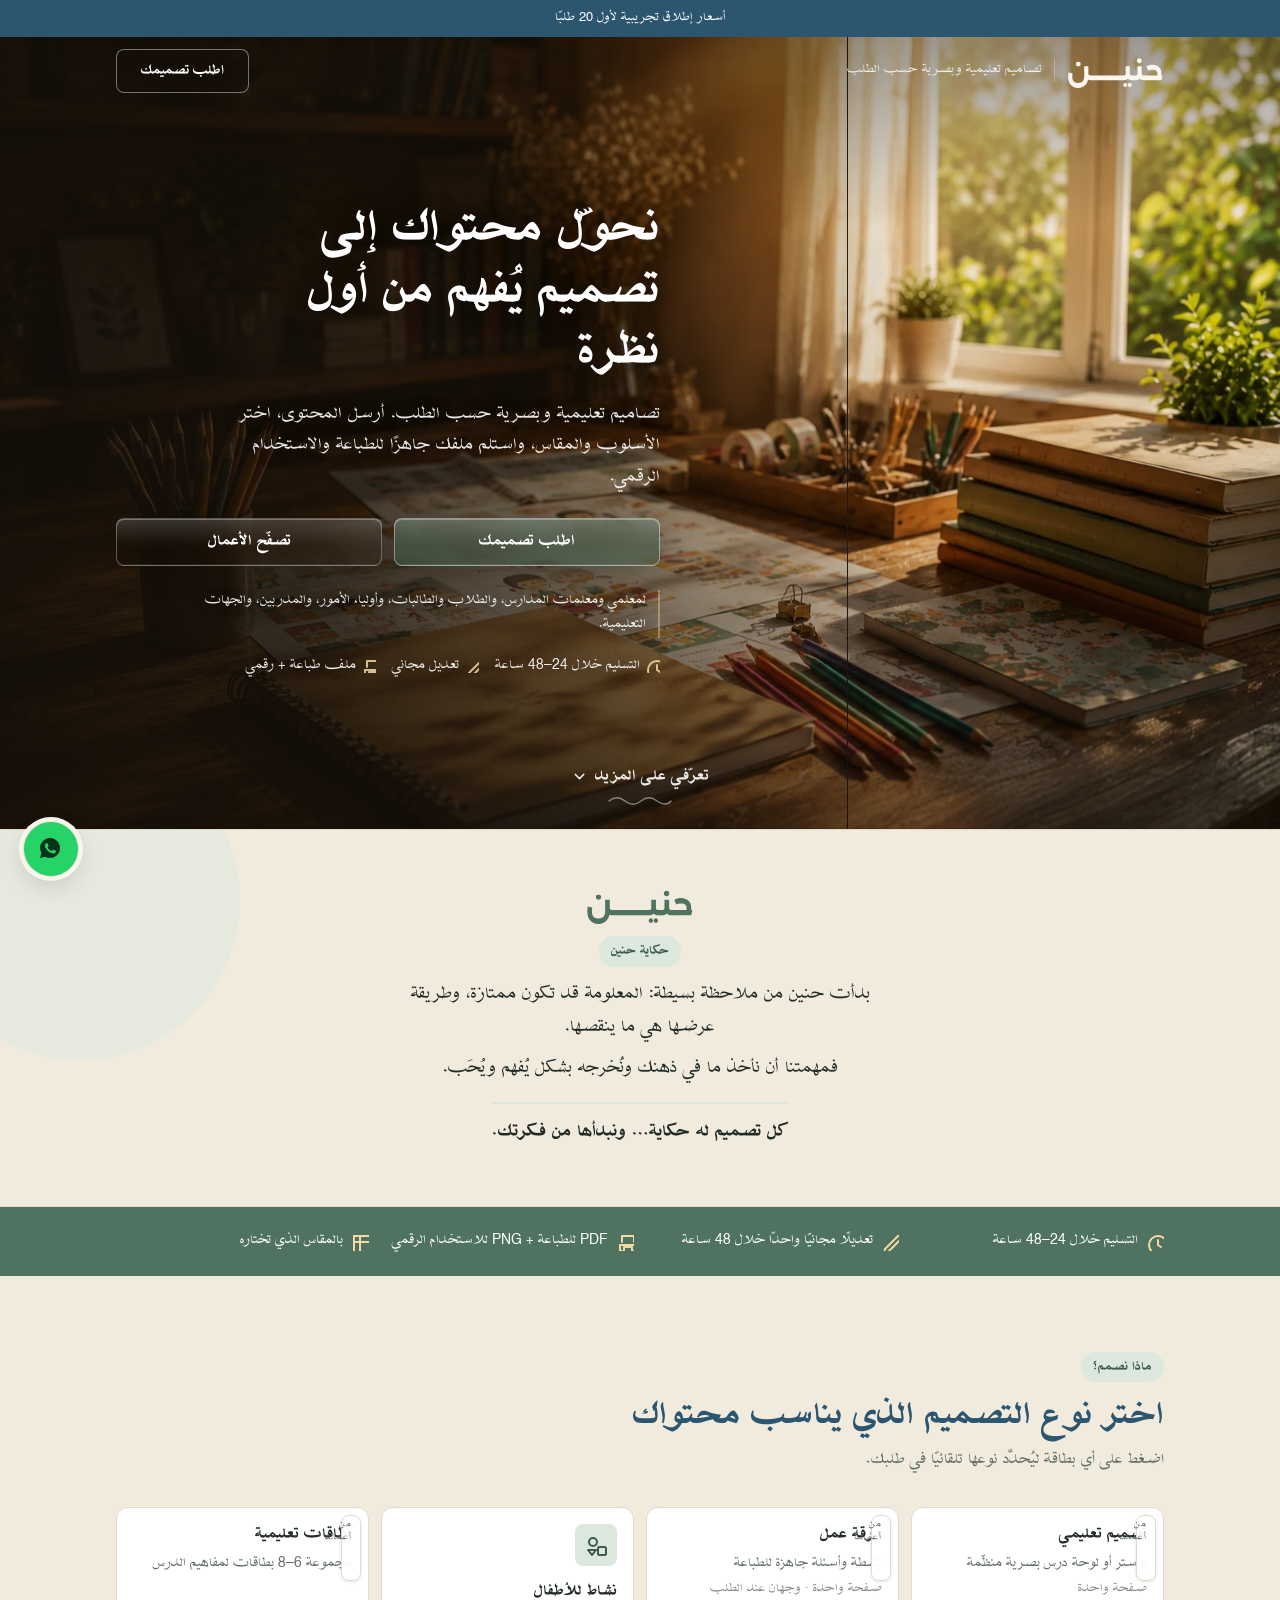
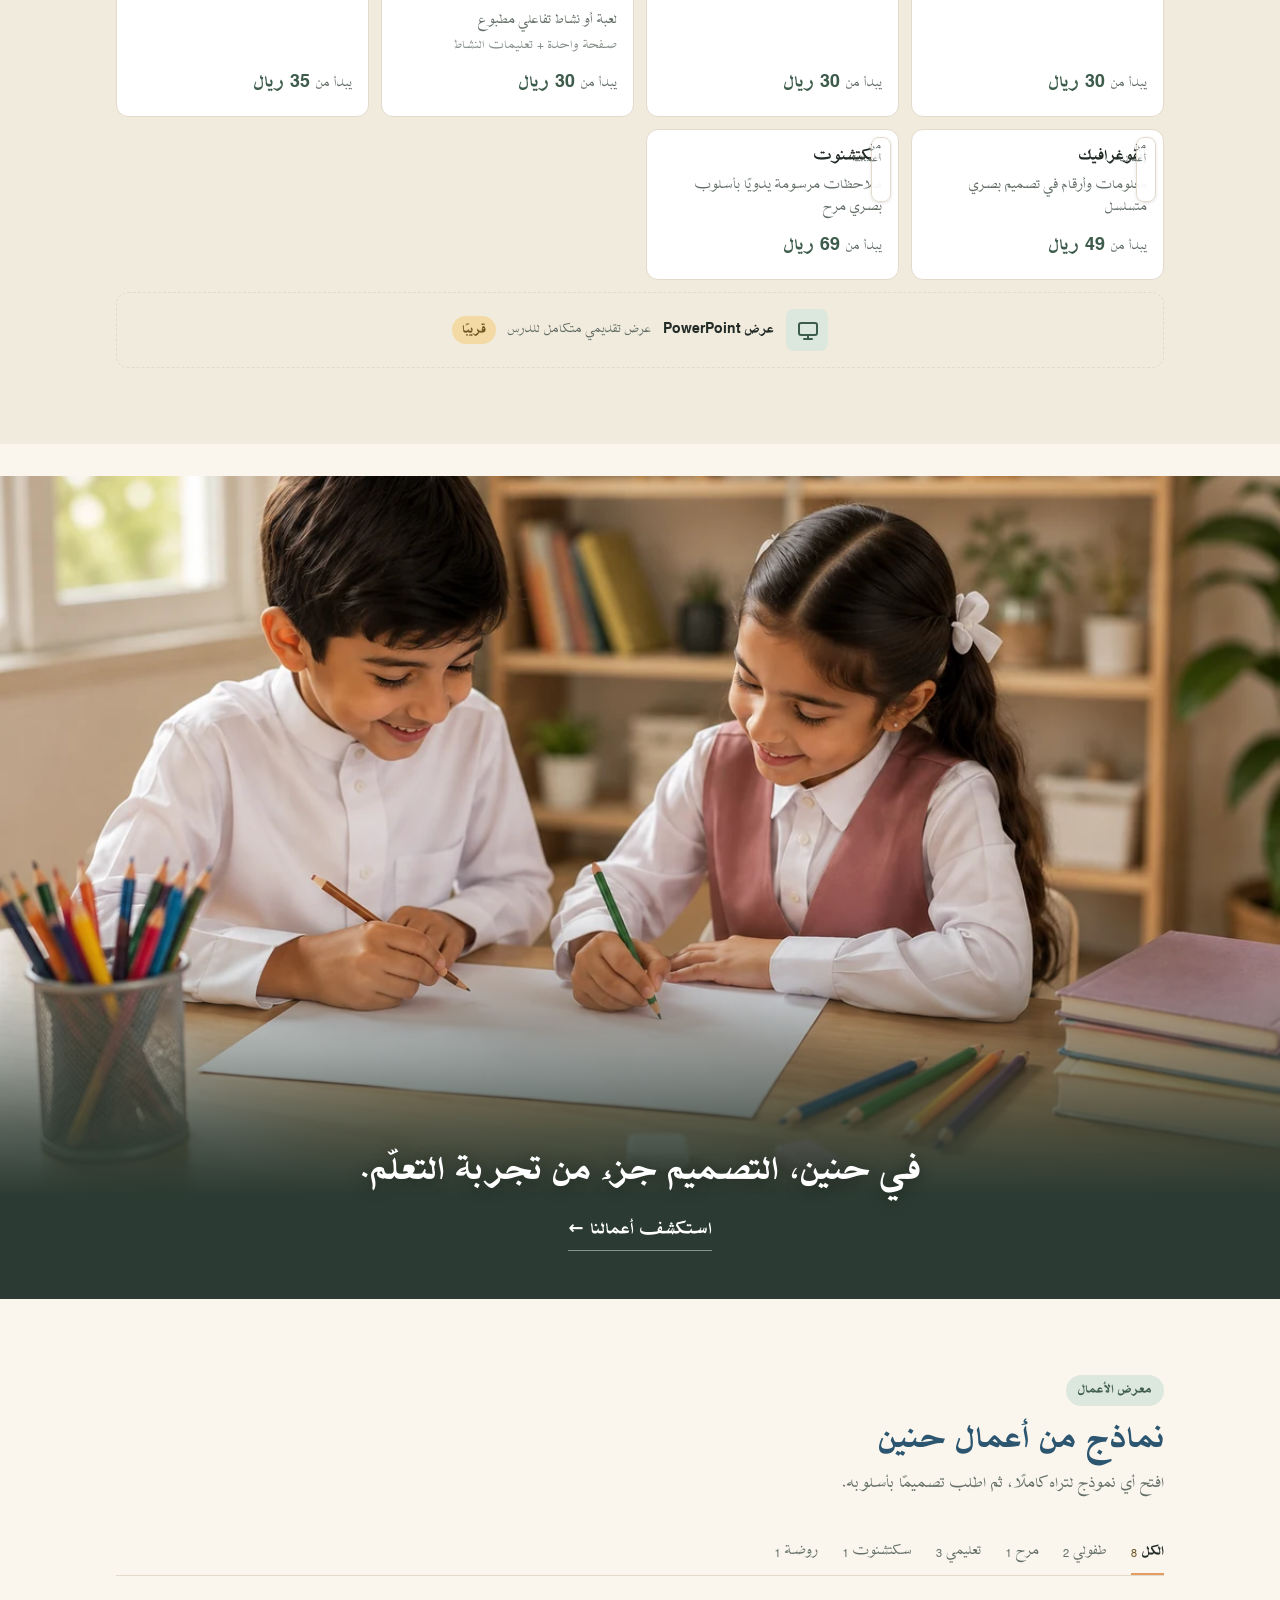
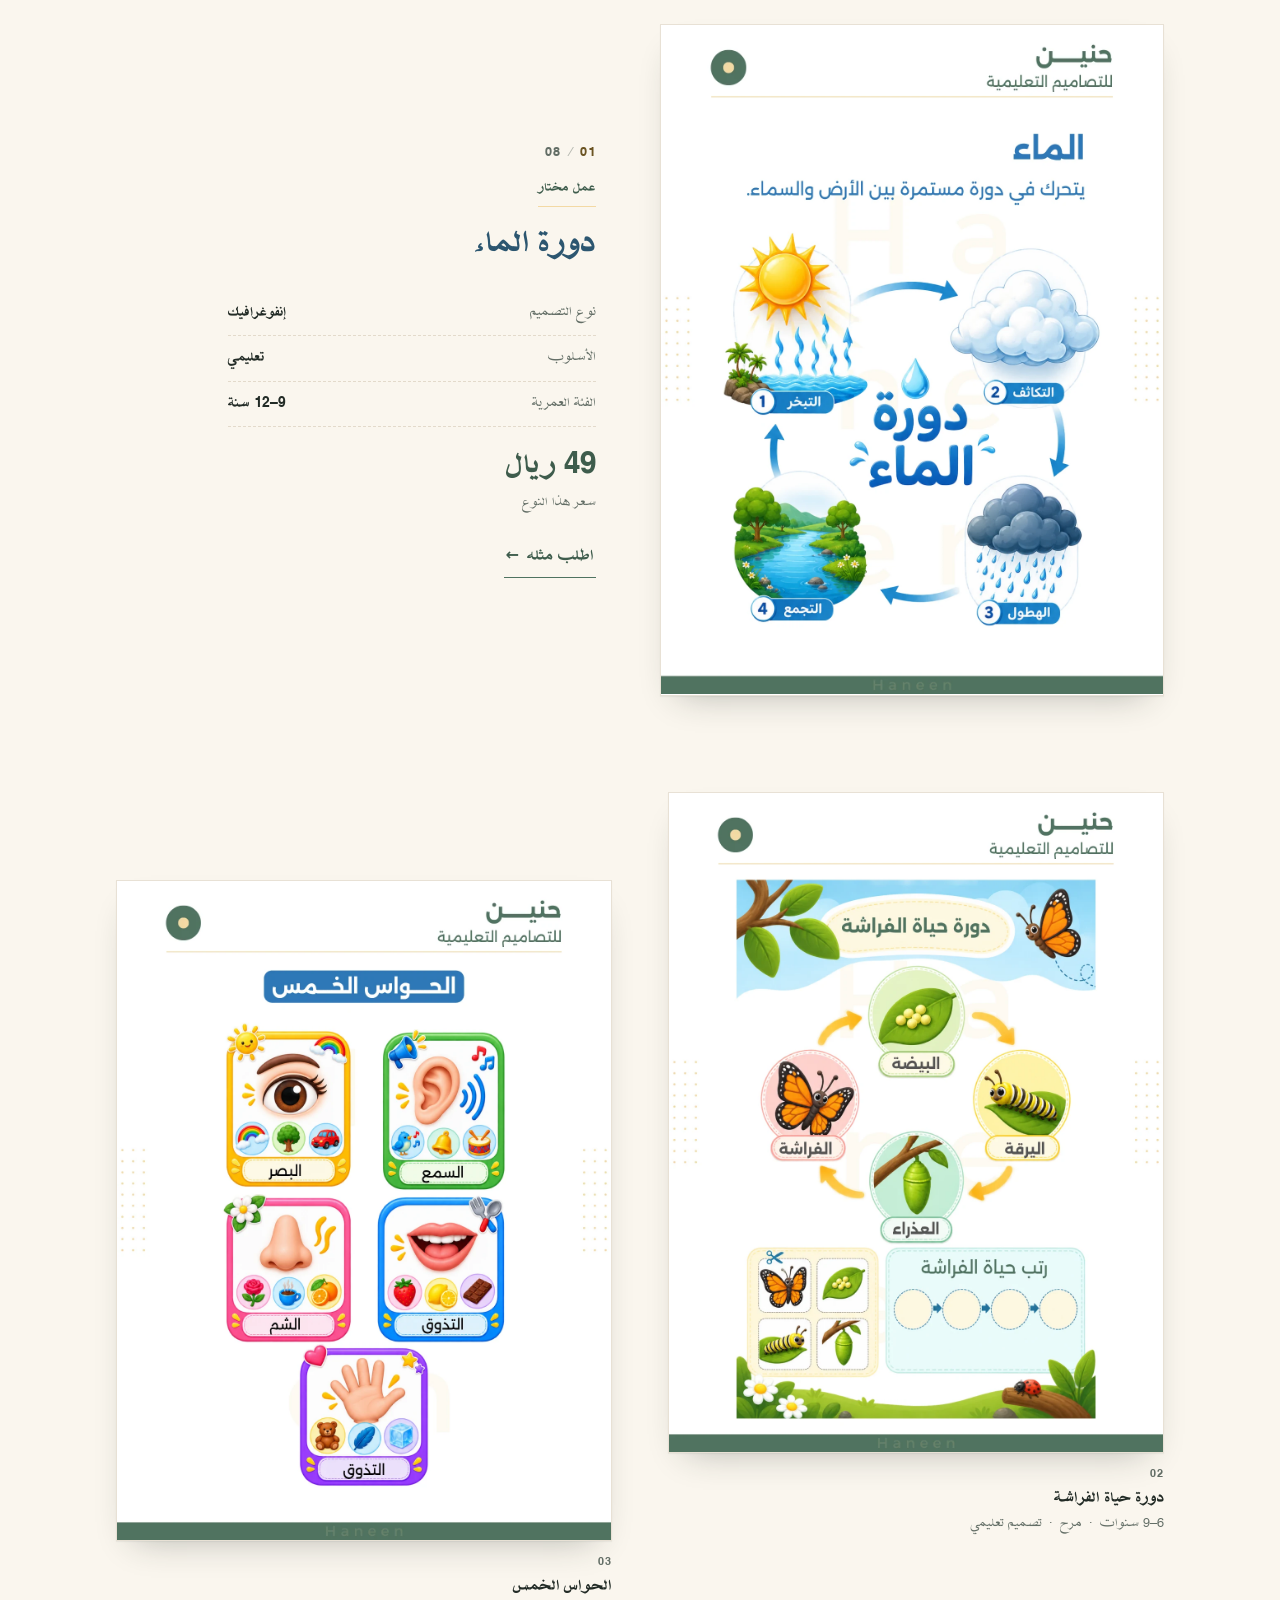
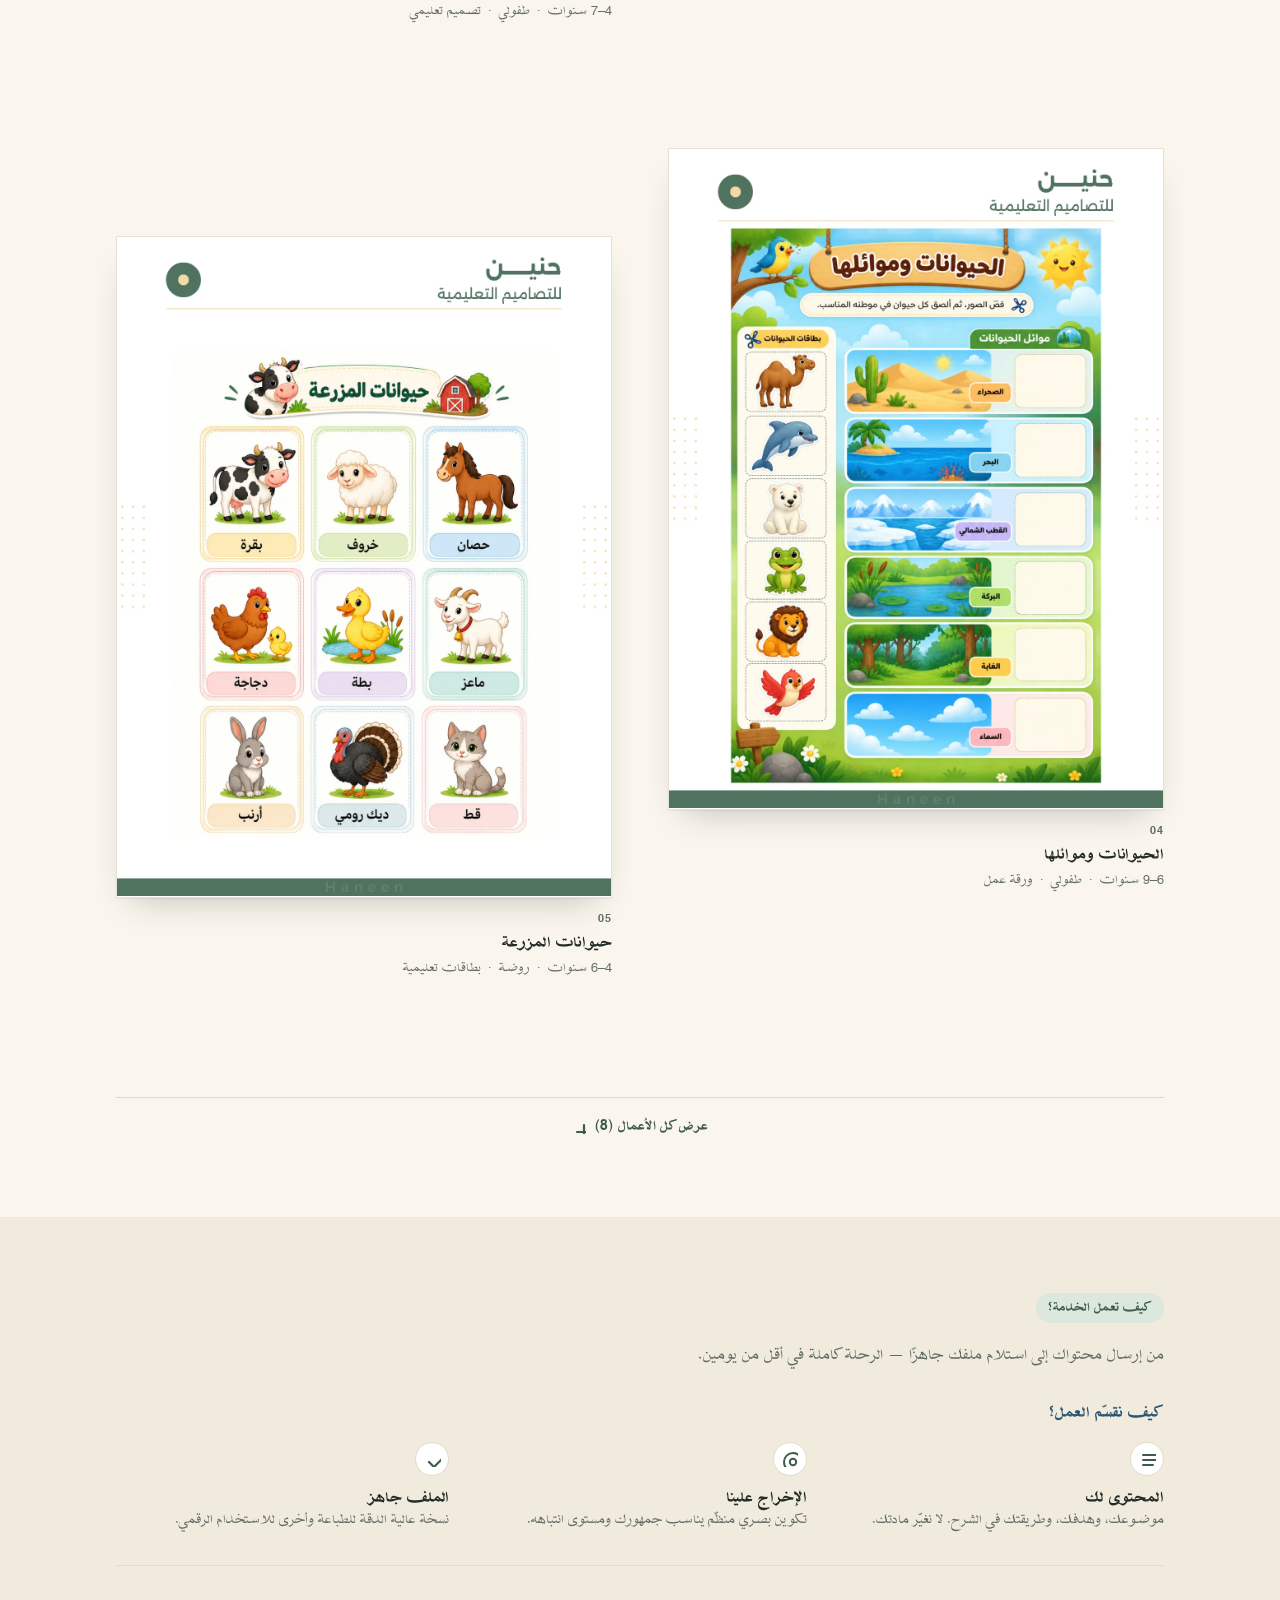
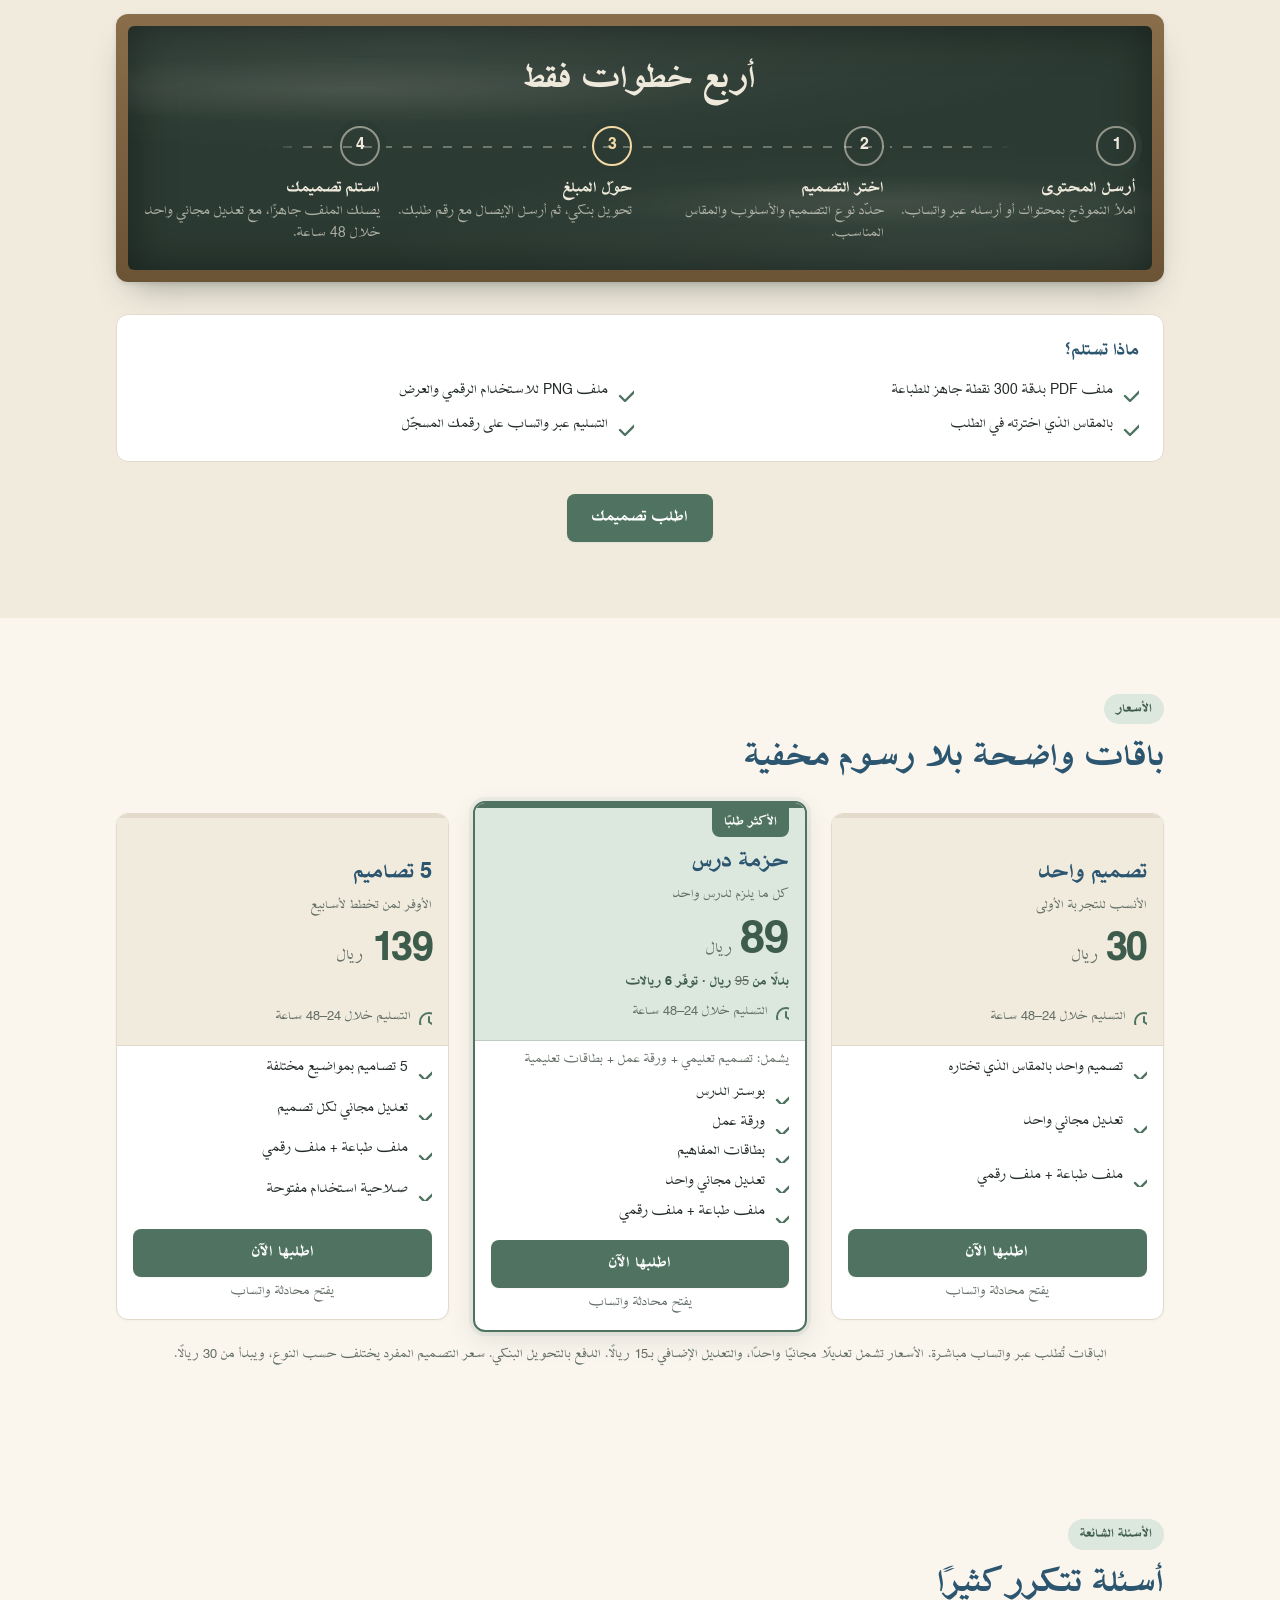
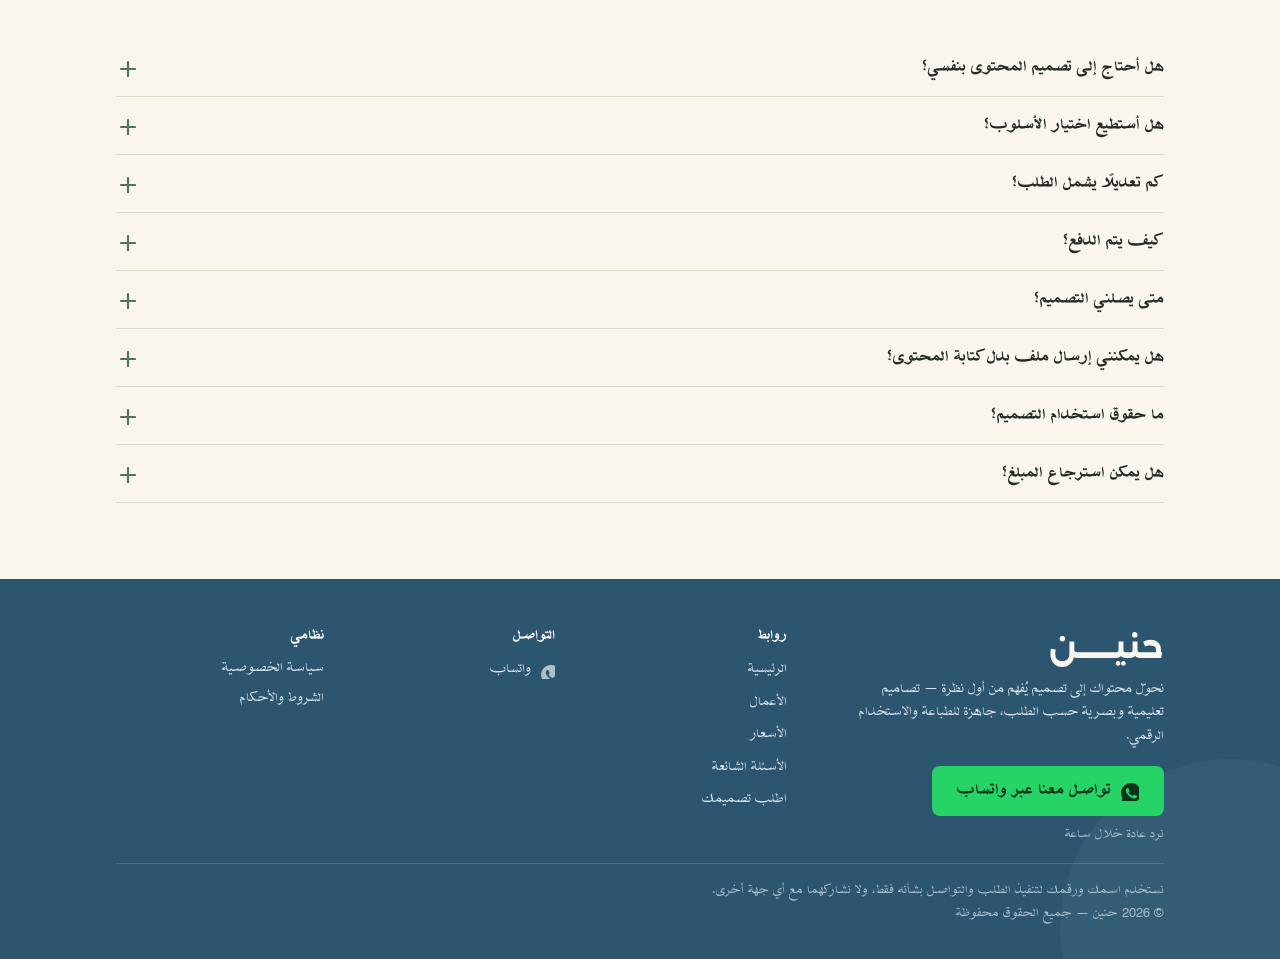
==== commit f3a650a4: "نموذج الطلب يبدأ مخفيًا، ويكشفه أول زر يؤدي إلى الطلب كان القسم يشغل خُمس الصفحة لكل زائر لم يطلب شي" ====
--- a/index.html
+++ b/index.html
@@ -30,7 +30,7 @@
 <!-- الخط مستضاف ذاتيًا: XB Shafigh بوزنيه الحقيقيين — لا اعتماد على خطوط خارجية -->
 <link rel="preload" href="assets/fonts/XBShafigh-Regular.woff2" as="font" type="font/woff2" crossorigin>
 <link rel="preload" href="assets/fonts/XBShafigh-Bold.woff2" as="font" type="font/woff2" crossorigin>
-<link rel="stylesheet" href="assets/css/style.css?v=39">
+<link rel="stylesheet" href="assets/css/style.css?v=40">
 </head>
 <body id="top">
 
@@ -232,8 +232,10 @@
   </section>
 
   <!-- ============ نموذج الطلب ============ -->
-  <!-- النموذج: أرضية القسم كريمية، والنموذج نفسه ورقة بيضاء واحدة فوقها -->
-  <section class="section" id="order">
+  <!-- النموذج: أرضية القسم كريمية، والنموذج نفسه ورقة بيضاء واحدة فوقها.
+       يبدأ مخفيًا فلا يراه الزائر ككتلة أثناء التصفح — يكشفه أول CTA يؤدي للطلب.
+       الموقع كله يُبنى من config.json عبر app.js، فلا حالة «بلا JS» تفقد النموذج. -->
+  <section class="section" id="order" hidden>
     <div class="wrap order">
       <div class="section__head" style="text-align:center;margin-inline:auto" data-reveal>
         <span class="eyebrow">نموذج الطلب</span>
@@ -529,6 +531,6 @@
   <a href="#order" class="btn btn--primary btn--block">اطلب تصميمك</a>
 </div>
 
-<script src="assets/js/app.js?v=39"></script>
+<script src="assets/js/app.js?v=40"></script>
 </body>
 </html>
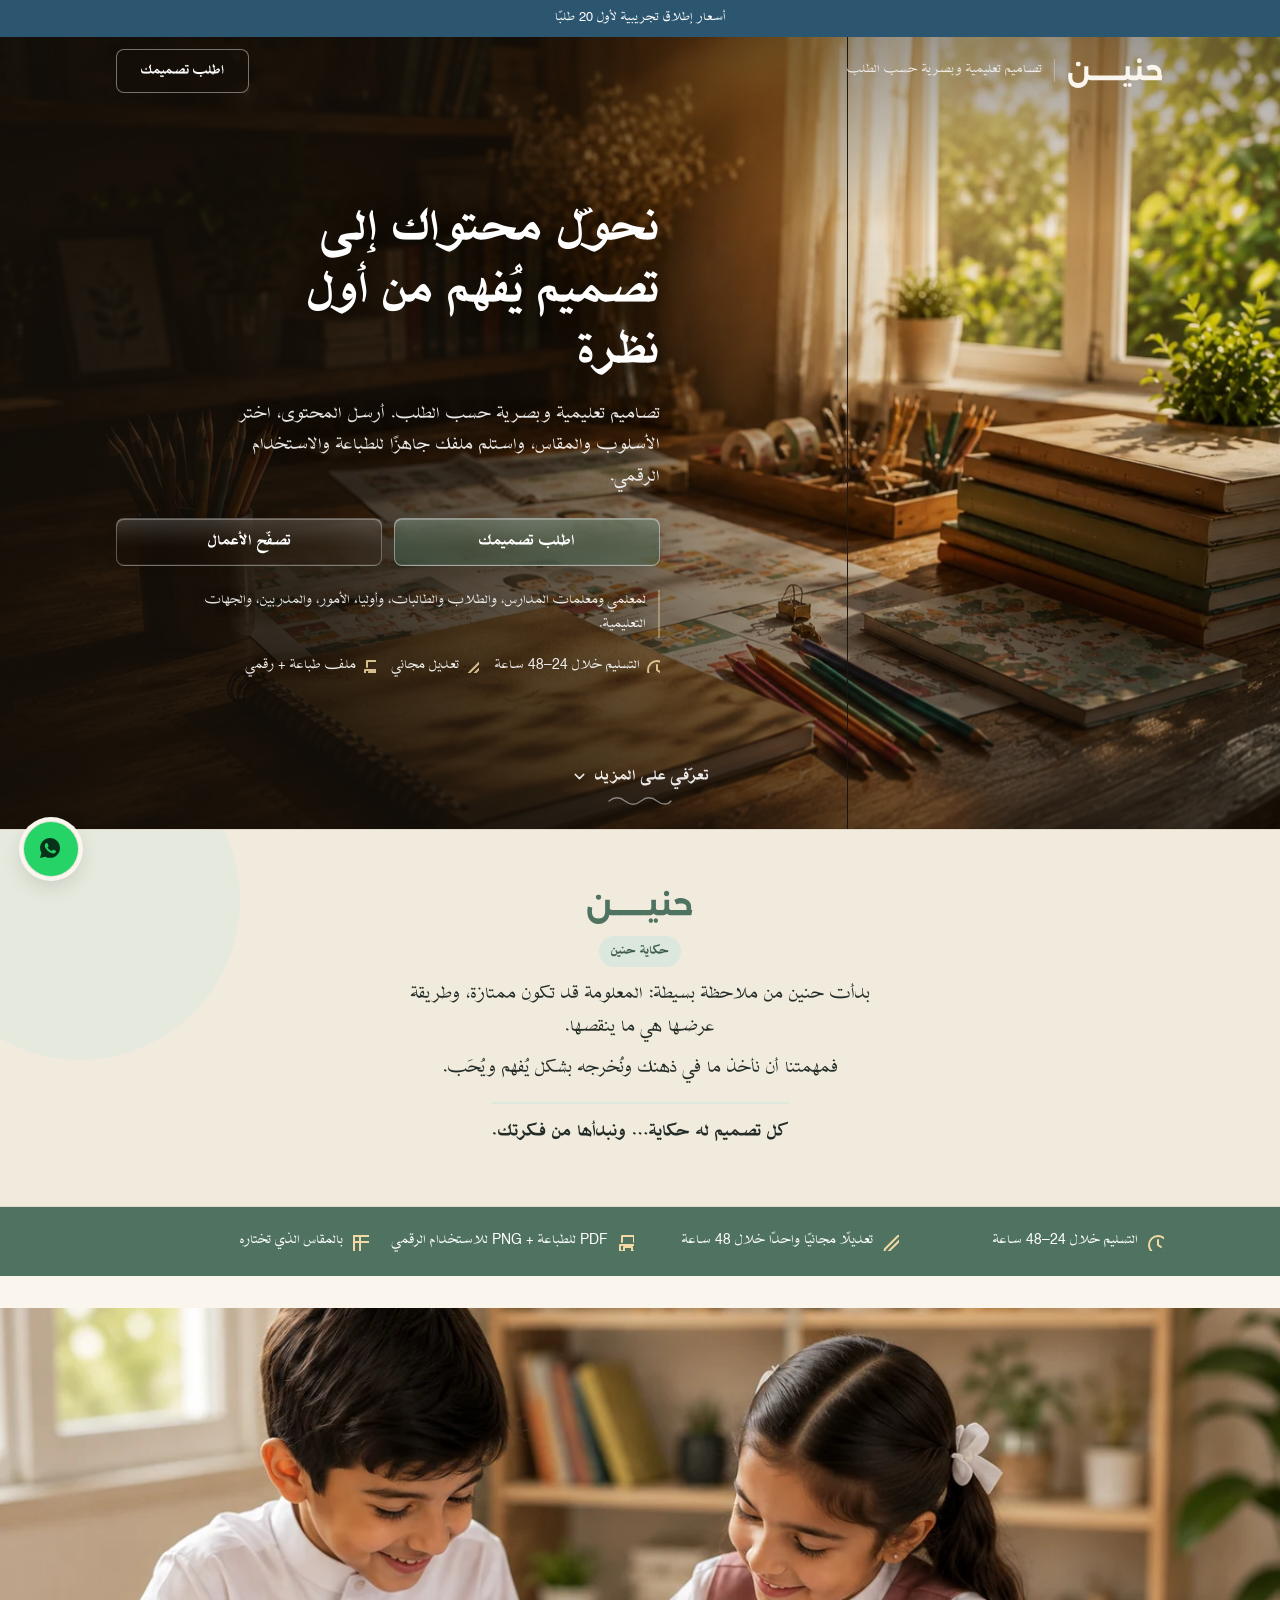
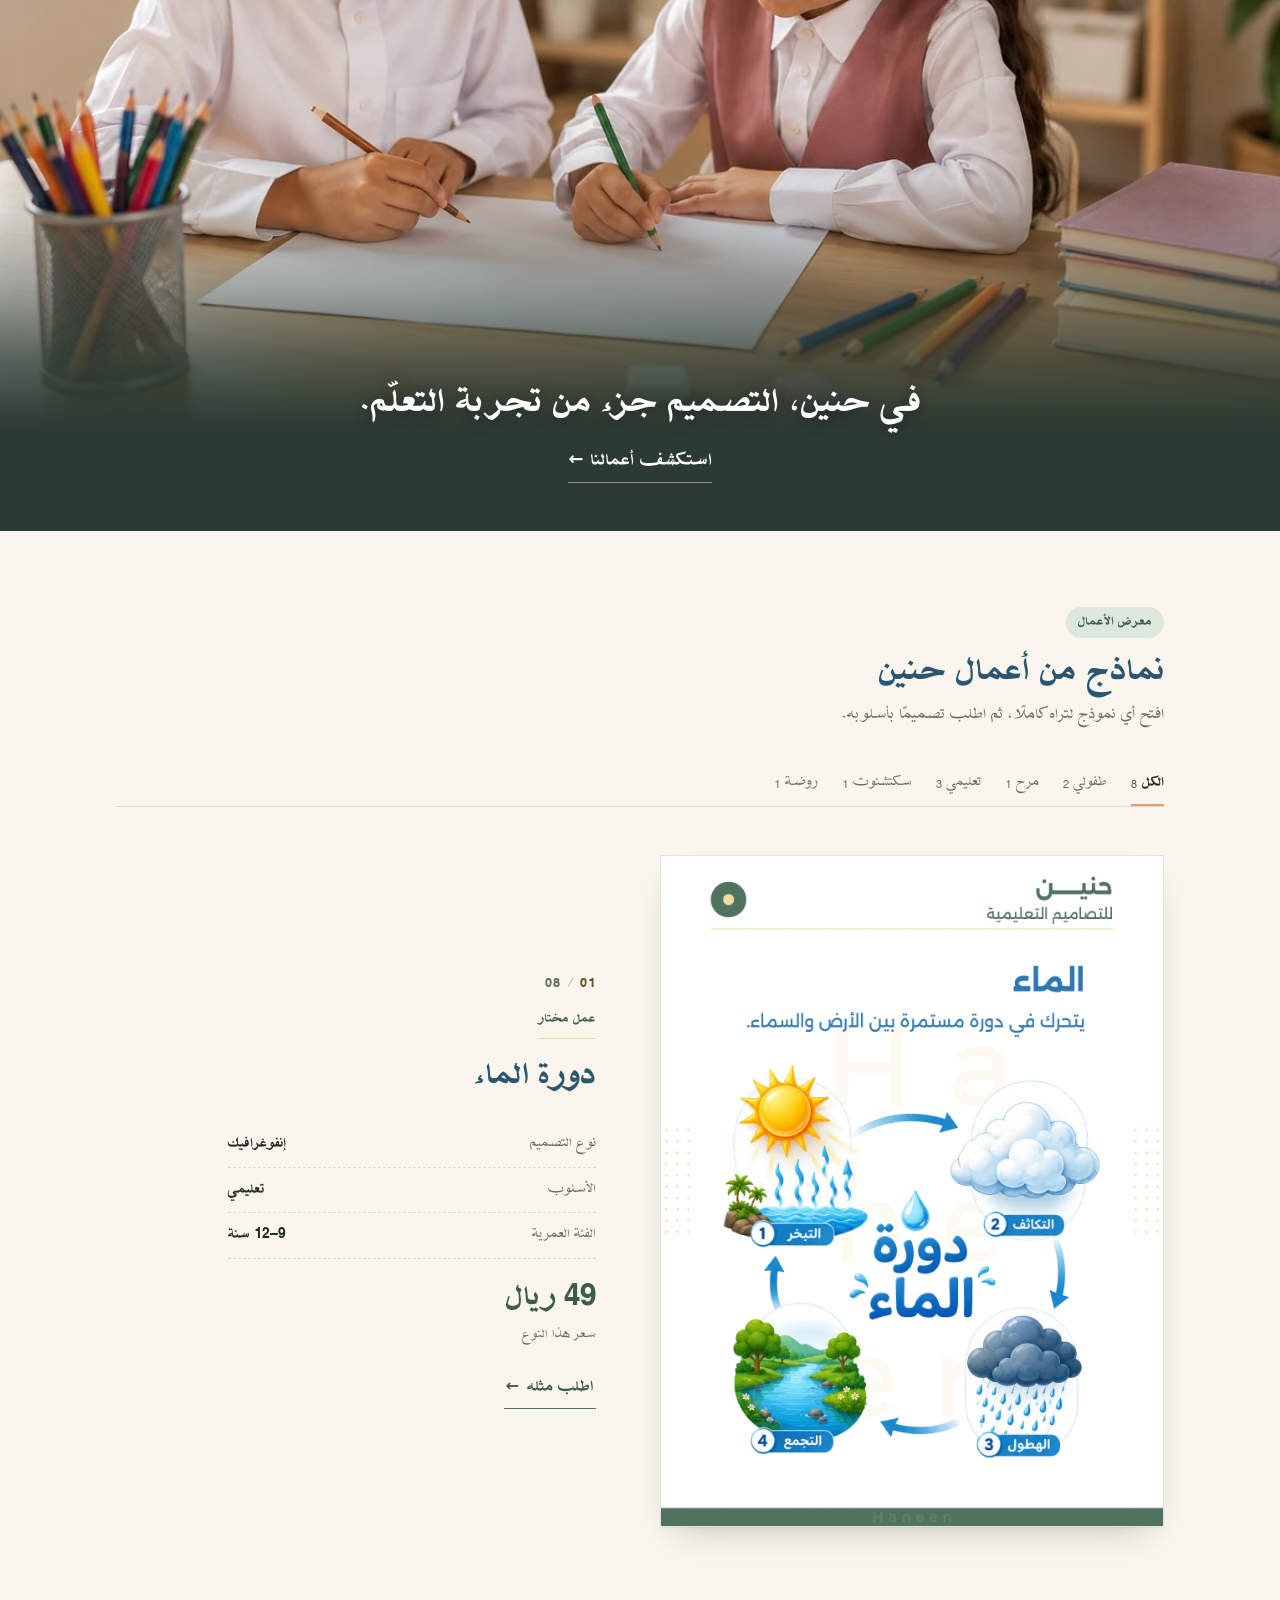
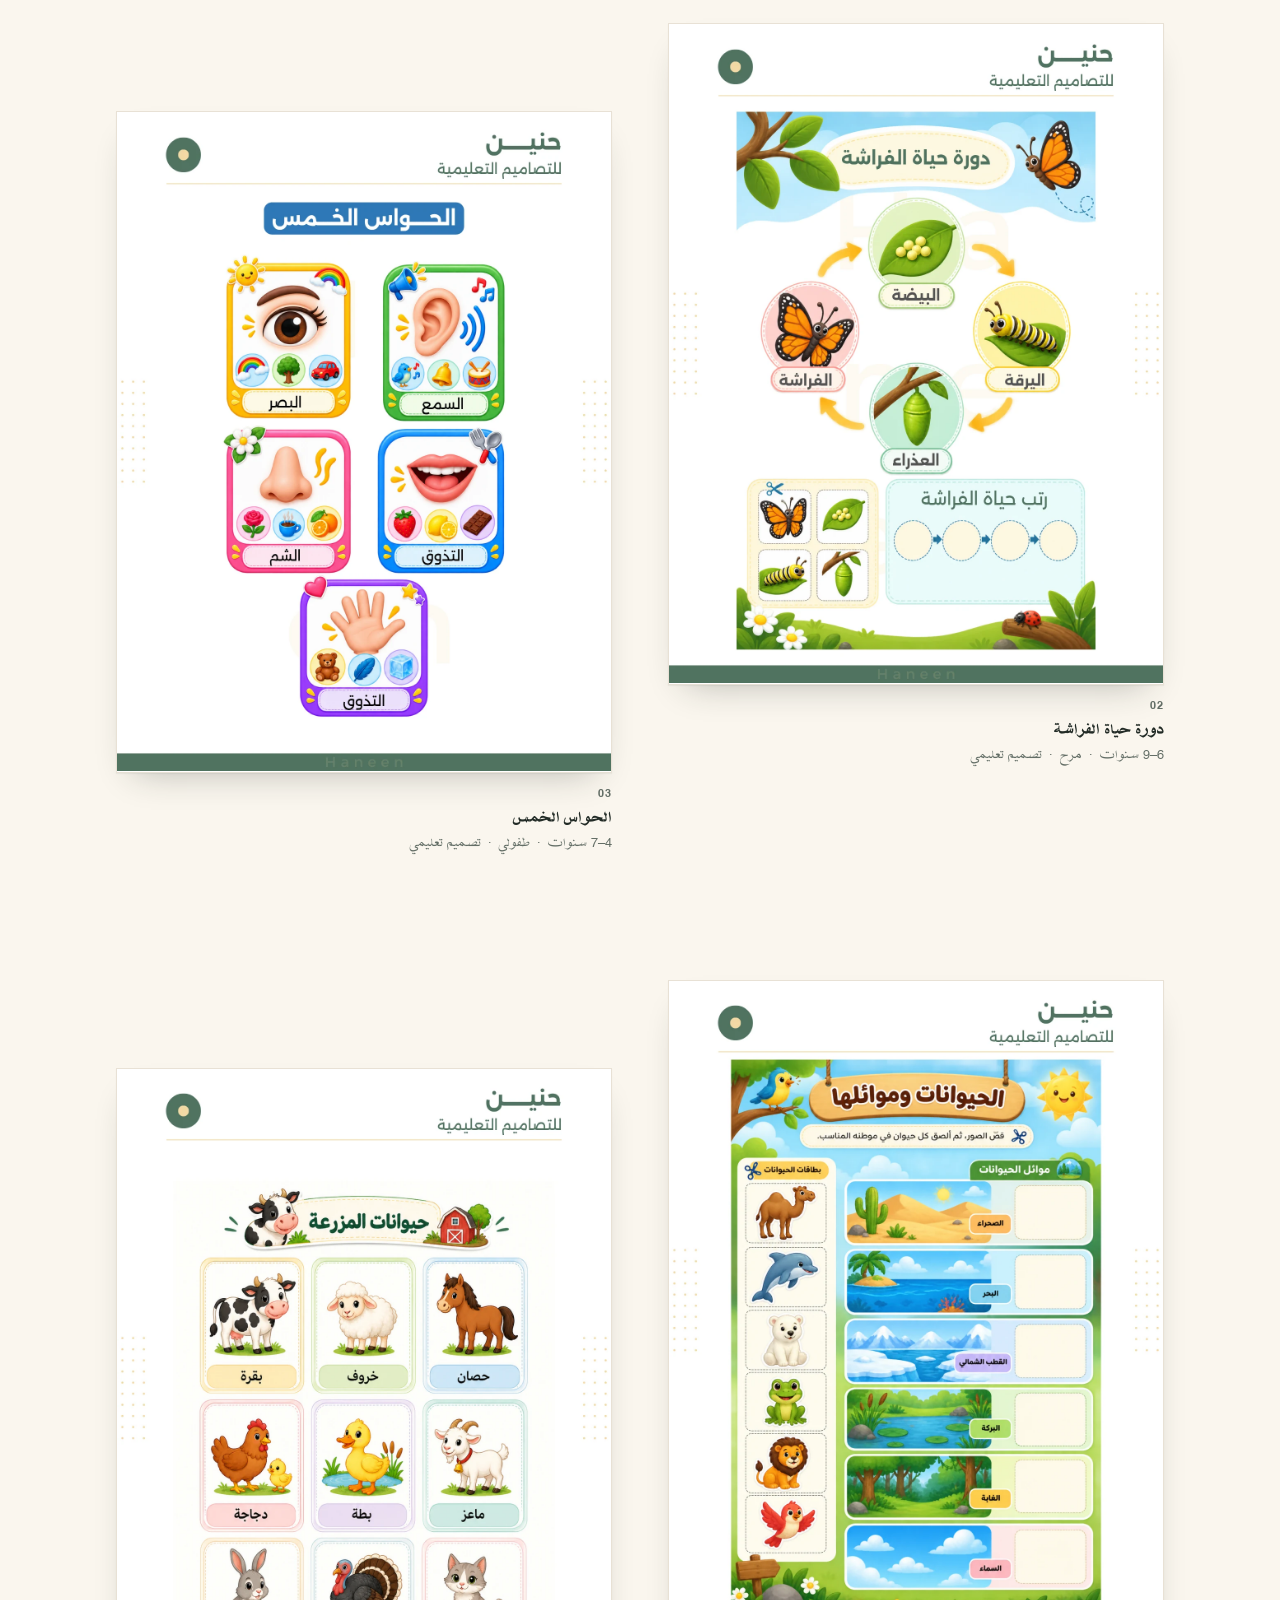
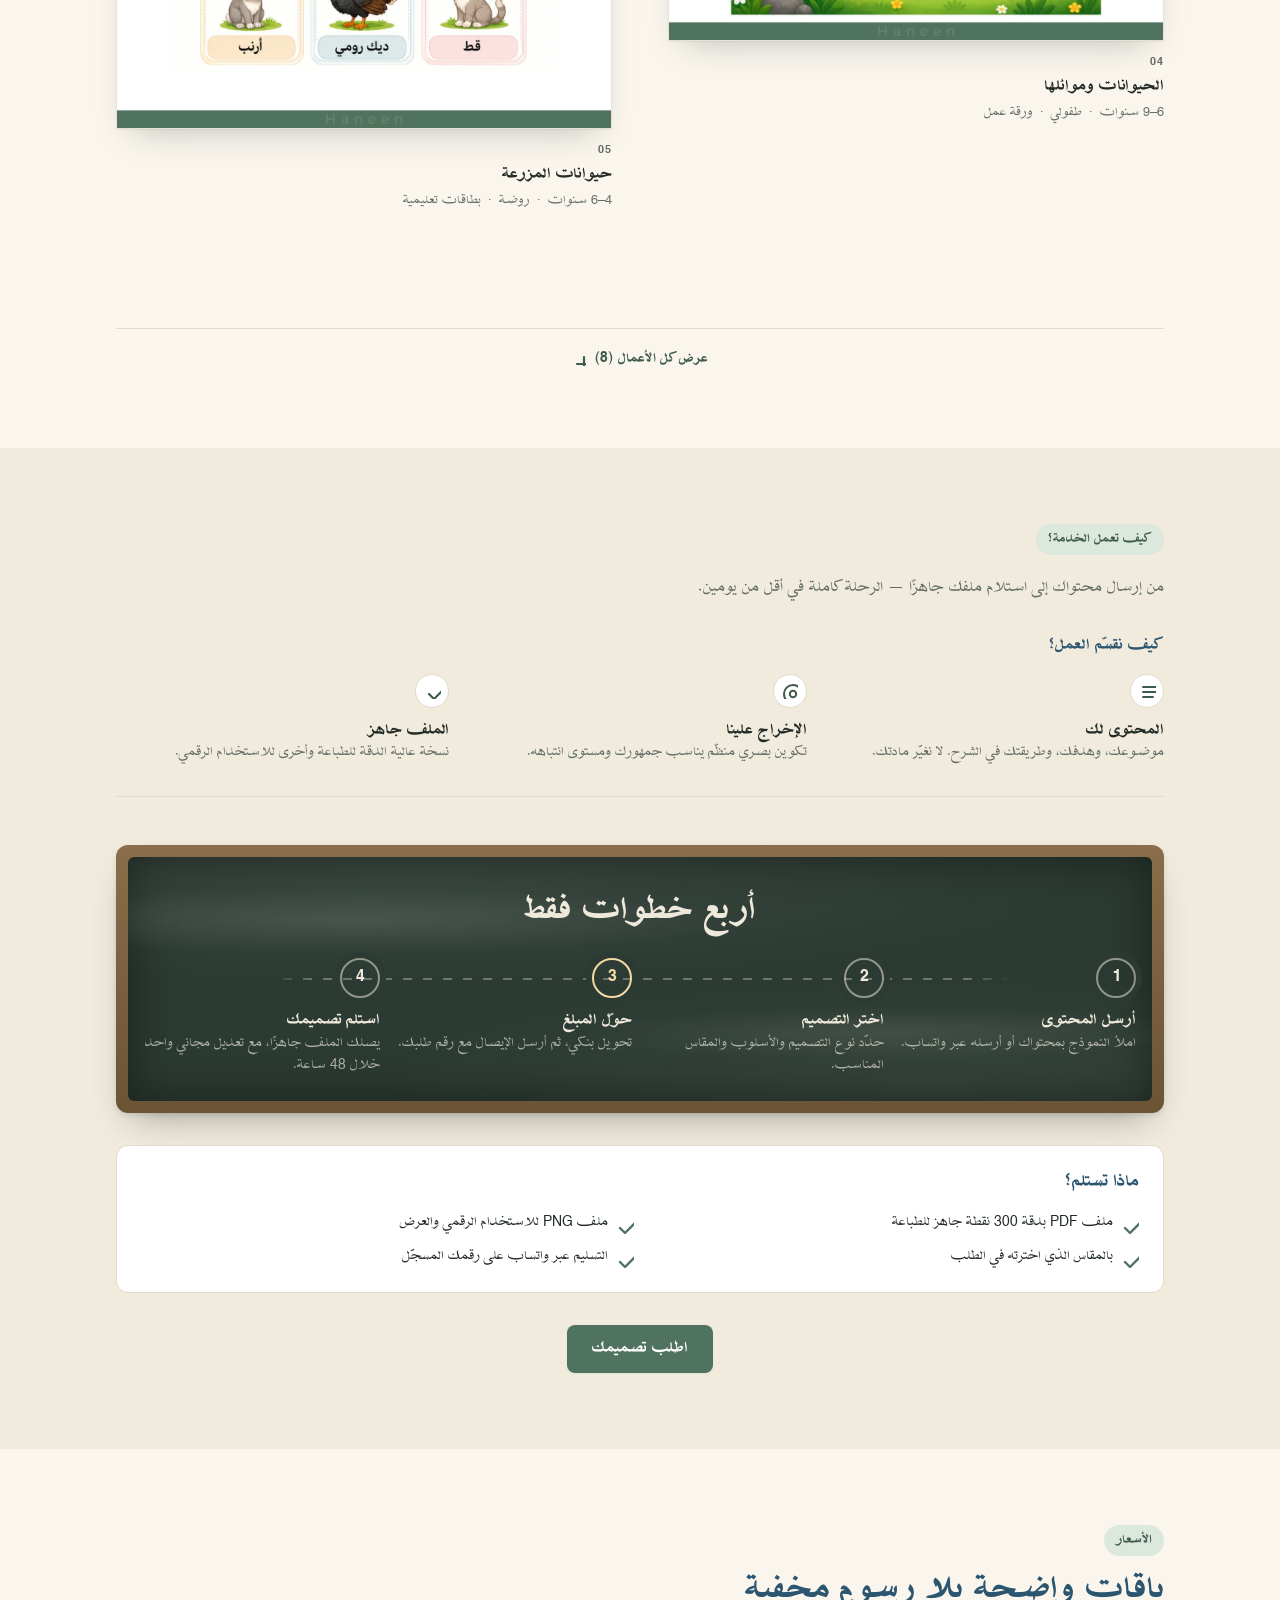
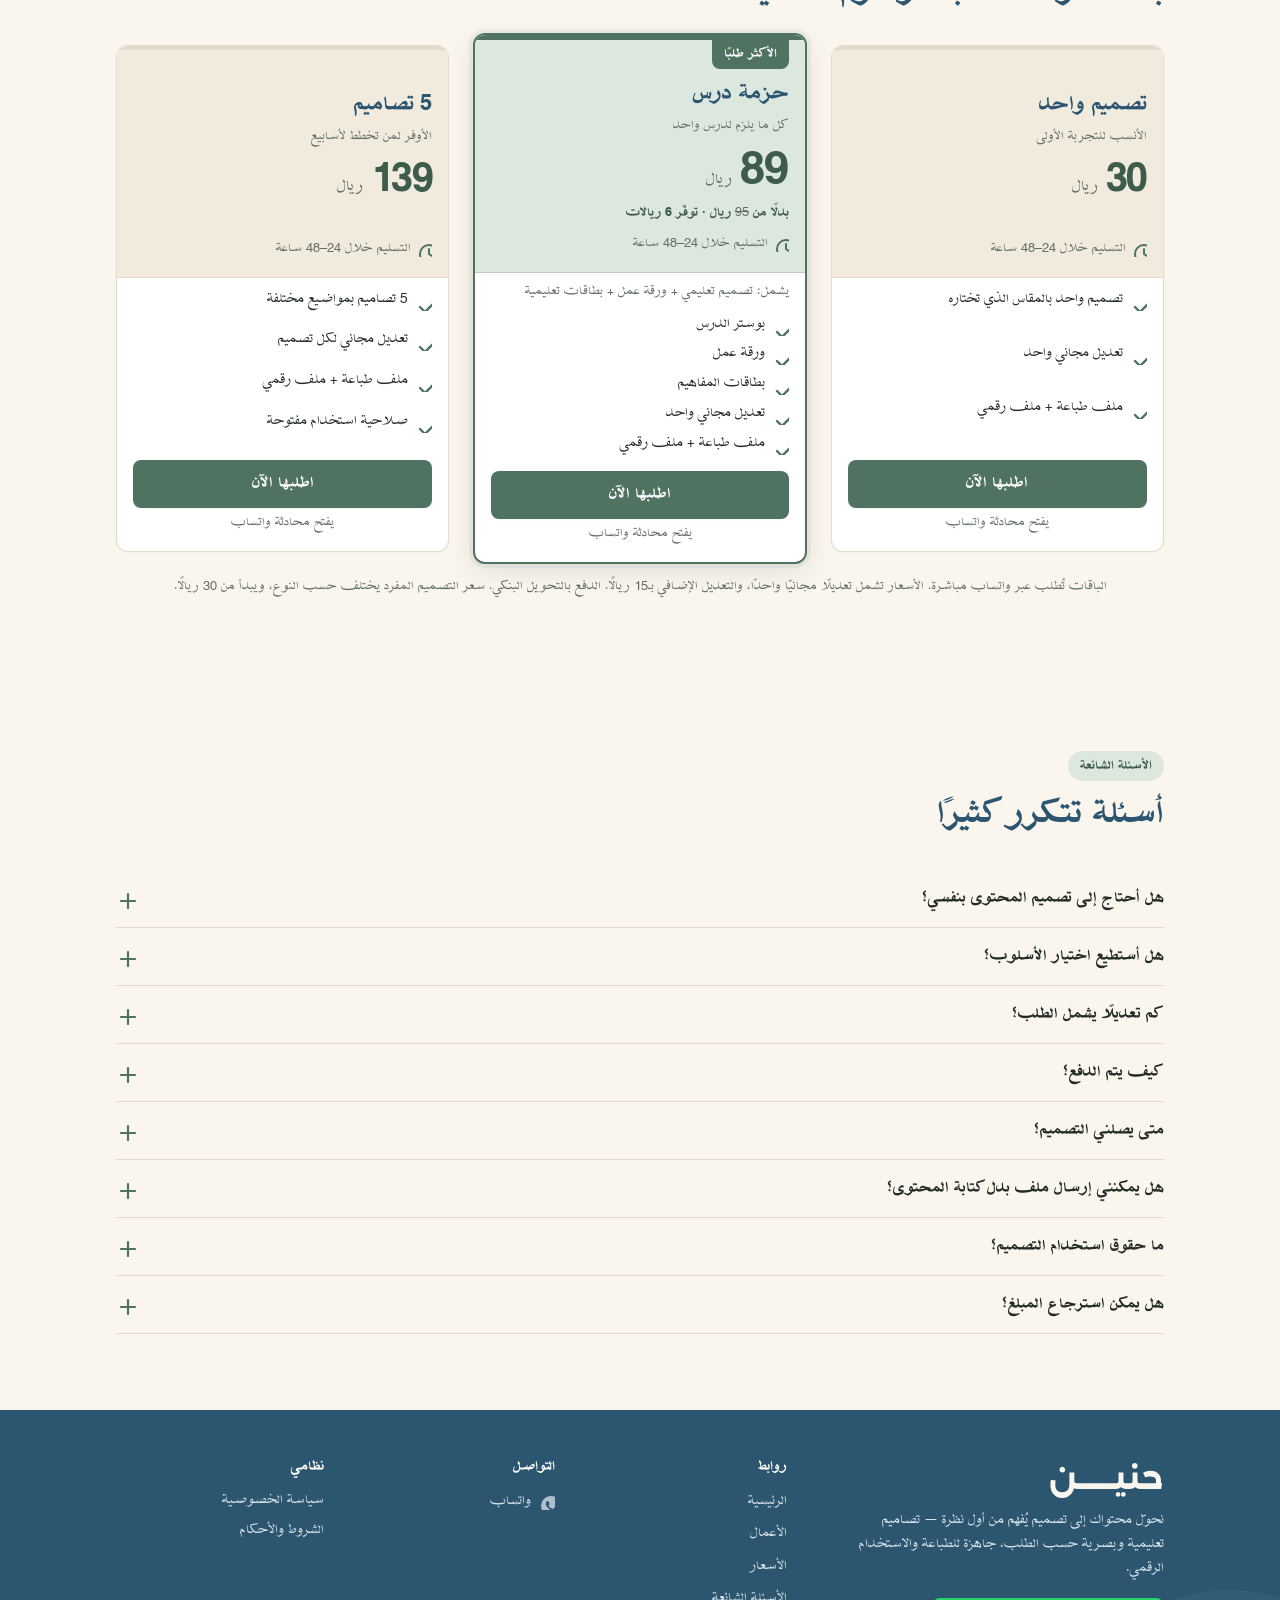
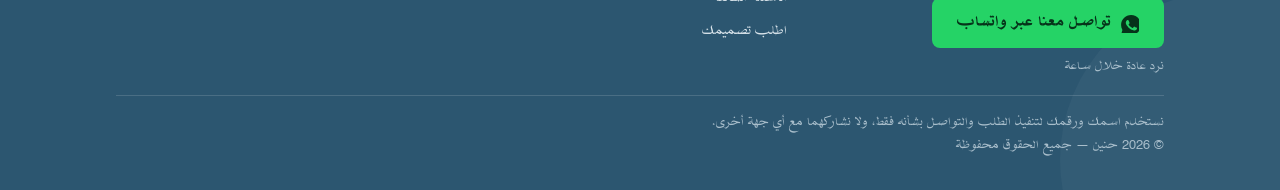
==== commit 750fa70a: "حذف قسم «ماذا نصمم؟» — والمعرض وحده يعرّف بأنواع التصاميم القسم كان يقول بالبطاقات ما يقوله المعرض ب" ====
--- a/index.html
+++ b/index.html
@@ -30,7 +30,7 @@
 <!-- الخط مستضاف ذاتيًا: XB Shafigh بوزنيه الحقيقيين — لا اعتماد على خطوط خارجية -->
 <link rel="preload" href="assets/fonts/XBShafigh-Regular.woff2" as="font" type="font/woff2" crossorigin>
 <link rel="preload" href="assets/fonts/XBShafigh-Bold.woff2" as="font" type="font/woff2" crossorigin>
-<link rel="stylesheet" href="assets/css/style.css?v=40">
+<link rel="stylesheet" href="assets/css/style.css?v=42">
 </head>
 <body id="top">
 
@@ -43,13 +43,6 @@
   <g id="i-print"><path d="M6 9V3h12v6M6 18H4v-6h16v6h-2M8 14h8v7H8z" fill="none" stroke="currentColor" stroke-width="2" stroke-linecap="round" stroke-linejoin="round"/></g>
   <g id="i-edit"><path d="M12 20h9M16.5 3.5a2.1 2.1 0 013 3L7 19l-4 1 1-4z" fill="none" stroke="currentColor" stroke-width="2" stroke-linecap="round" stroke-linejoin="round"/></g>
   <g id="i-size"><path d="M3 3h18v18H3z" fill="none" stroke="currentColor" stroke-width="2"/><path d="M9 3v18M3 9h18" fill="none" stroke="currentColor" stroke-width="2"/></g>
-  <g id="i-board"><rect x="3" y="4" width="18" height="14" rx="2" fill="none" stroke="currentColor" stroke-width="2"/><path d="M7 9h10M7 13h6M12 18v3" fill="none" stroke="currentColor" stroke-width="2" stroke-linecap="round"/></g>
-  <g id="i-sheet"><path d="M6 2h8l4 4v16H6z" fill="none" stroke="currentColor" stroke-width="2" stroke-linejoin="round"/><path d="M14 2v4h4M9 12h6M9 16h4" fill="none" stroke="currentColor" stroke-width="2" stroke-linecap="round"/></g>
-  <g id="i-activity"><circle cx="8" cy="8" r="4" fill="none" stroke="currentColor" stroke-width="2"/><rect x="13" y="13" width="8" height="8" rx="1.5" fill="none" stroke="currentColor" stroke-width="2"/><path d="M3 16l4 5 4-5z" fill="none" stroke="currentColor" stroke-width="2" stroke-linejoin="round"/></g>
-  <g id="i-cards"><rect x="3" y="6" width="13" height="15" rx="2" fill="none" stroke="currentColor" stroke-width="2"/><path d="M8 3h11a2 2 0 012 2v13" fill="none" stroke="currentColor" stroke-width="2" stroke-linecap="round"/></g>
-  <g id="i-chart"><path d="M4 20V10M10 20V4M16 20v-7M22 20H2" fill="none" stroke="currentColor" stroke-width="2" stroke-linecap="round"/></g>
-  <g id="i-pen"><path d="M4 20l1-4L16 5a2.1 2.1 0 013 3L8 19z" fill="none" stroke="currentColor" stroke-width="2" stroke-linejoin="round"/><path d="M3 22h18" fill="none" stroke="currentColor" stroke-width="2" stroke-linecap="round"/></g>
-  <g id="i-slides"><rect x="3" y="4" width="18" height="12" rx="2" fill="none" stroke="currentColor" stroke-width="2"/><path d="M12 16v4M8 20h8" fill="none" stroke="currentColor" stroke-width="2" stroke-linecap="round"/></g>
   <g id="i-content"><path d="M4 5h16M4 10h16M4 15h10" fill="none" stroke="currentColor" stroke-width="2" stroke-linecap="round"/></g>
   <g id="i-design"><circle cx="12" cy="12" r="9" fill="none" stroke="currentColor" stroke-width="2"/><circle cx="12" cy="12" r="3.2" fill="none" stroke="currentColor" stroke-width="2"/></g>
   <g id="i-ready"><path d="M5 12l5 5L20 7" fill="none" stroke="currentColor" stroke-width="2.2" stroke-linecap="round" stroke-linejoin="round"/></g>
@@ -104,7 +97,8 @@
     </div>
 
     <!-- مؤشر النزول: جزء من المشهد، مطلق الموضع فلا يزيد ارتفاع الهيرو -->
-    <a class="hero__more" href="#products">
+    <!-- المعرض صار أول قسم يعرّف بأنواع التصاميم بعد حذف «ماذا نصمم؟» -->
+    <a class="hero__more" href="#gallery">
       <span class="hero__more-row">
         <span>تعرّفي على المزيد</span>
         <svg class="hero__more-chev" viewBox="0 0 24 24" aria-hidden="true"><path d="M6 9l6 6 6-6" fill="none" stroke="currentColor" stroke-width="2" stroke-linecap="round" stroke-linejoin="round"/></svg>
@@ -129,18 +123,6 @@
   <!-- ============ شريط الثقة ============ -->
   <section class="trustbar">
     <div class="wrap"><ul id="trustbar" data-reveal="soft"></ul></div>
-  </section>
-
-  <!-- ============ المنتجات ============ -->
-  <section class="section section--alt" id="products">
-    <div class="wrap">
-      <div class="section__head" data-reveal>
-        <span class="eyebrow">ماذا نصمم؟</span>
-        <h2>اختر نوع التصميم الذي يناسب محتواك</h2>
-        <p>اضغط على أي بطاقة ليُحدَّد نوعها تلقائيًا في طلبك.</p>
-      </div>
-      <div class="grid grid--auto" id="products-grid"></div>
-    </div>
   </section>
 
   <!-- ============ مشهد: لقطة من تجربة التعلّم ============ -->
@@ -531,6 +513,6 @@
   <a href="#order" class="btn btn--primary btn--block">اطلب تصميمك</a>
 </div>
 
-<script src="assets/js/app.js?v=40"></script>
+<script src="assets/js/app.js?v=42"></script>
 </body>
 </html>
--- a/assets/css/style.css
+++ b/assets/css/style.css
@@ -201,105 +201,6 @@
 /* البطاقات القابلة للنقر عناصر <button> — ترث الطباعة واللون */
 button.card { font-size: inherit; color: inherit; line-height: inherit; }
 
-.grid { display: grid; gap: var(--sp-3); }
-.grid--2 { grid-template-columns: 1fr 1fr; }
-.grid--auto { grid-template-columns: repeat(auto-fill, minmax(136px, 1fr)); }
-
-/* بطاقة منتج — قابلة للنقر: تختار المنتج وتنتقل للنموذج */
-.product {
-  text-align: right; position: relative; cursor: pointer;
-  font-family: inherit; width: 100%; display: flex; flex-direction: column;
-  background: var(--color-surface);
-}
-.product:hover { transform: translateY(-4px); box-shadow: var(--shadow-md); border-color: var(--color-primary); }
-.product:active { transform: translateY(-1px) scale(.99); }
-.product:hover .product__icon { background: var(--color-primary); color: #fff; }
-.product__icon { transition: background var(--dur-2) var(--ease), color var(--dur-2) var(--ease); }
-.product__foot {
-  margin-top: auto; padding-top: var(--sp-3); display: flex;
-  align-items: baseline; justify-content: space-between; gap: var(--sp-2);
-}
-.product__pick {
-  font-size: var(--fs-xs); font-weight: 600; color: var(--color-primary);
-  opacity: 0; transform: translateX(4px); transition: all var(--dur-2) var(--ease);
-}
-.product:hover .product__pick { opacity: 1; transform: none; }
-.product[disabled] { cursor: default; }
-.product[disabled]:hover { transform: none; box-shadow: none; border-color: var(--color-border); }
-.product[disabled]:hover .product__icon { background: var(--color-primary-light); color: var(--color-primary-dark); }
-.product__icon {
-  width: 42px; height: 42px; border-radius: var(--r-sm);
-  background: var(--color-primary-light); color: var(--color-primary-dark);
-  display: grid; place-items: center; margin-bottom: var(--sp-3);
-}
-.product__icon svg { width: 22px; height: 22px; }
-
-/* رأس البطاقة = نموذج حقيقي من المعرض، لا صورة عائمة فوقها.
-   الربط مأخوذ من gallery[].product — بلا أي أصل جديد. */
-.product { overflow: hidden; }
-.product__sample {
-  position: relative; display: block;
-  margin: calc(var(--sp-4) * -1) calc(var(--sp-4) * -1) var(--sp-3);
-  aspect-ratio: 4 / 3; max-height: 150px;
-  background: var(--color-bg-alt) center 38% / cover no-repeat;
-  border-bottom: 1px solid var(--color-border);
-}
-/* حافّة ورق مقصوصة تفصل النموذج عن النص */
-.product__sample::after {
-  content: ''; position: absolute; inset-inline: 0; bottom: -1px; height: 8px;
-  background: radial-gradient(circle at 8px 11px, rgba(0,0,0,0) 8px, var(--color-surface) 8.5px) repeat-x;
-  background-size: 16px 8px;
-}
-.product__from {
-  position: absolute; top: 7px; inset-inline-start: 7px; z-index: 2;
-  max-width: calc(100% - 14px);
-  background: rgba(255,255,255,.94); border: 1px solid var(--color-border);
-  border-radius: var(--r-sm);
-  padding: 3px 9px 4px;
-  box-shadow: 0 1px 3px rgba(34,43,38,.14);
-}
-/* سطران: «من أعمالنا» فوق العنوان، فيظهر العنوان كاملًا على الجوال */
-.product__from i {
-  display: block; font-style: normal;
-  font-size: 9.5px; line-height: 1.35; letter-spacing: .05em;
-  color: var(--color-text-muted);
-}
-.product__from b {
-  display: -webkit-box; -webkit-box-orient: vertical; -webkit-line-clamp: 2;
-  overflow: hidden;
-  font-size: 11px; font-weight: 600; line-height: 1.4; color: var(--color-text);
-}
-/* مع وجود نموذج حقيقي، الأيقونة المجرّدة تكرار — الصورة تقول ما تقوله وأوضح */
-.product.has-sample .product__icon { display: none; }
-.product.has-sample .product__name { margin-top: 0; }
-.product__name { font-size: var(--fs-md); font-weight: 600; }
-.product__desc { font-size: var(--fs-sm); color: var(--color-text-muted); margin-top: var(--sp-1); line-height: 1.6; }
-/* سطر ثانوي يوضّح حجم المخرَج — أهدأ من الوصف ولا ينافس الاسم أو السعر */
-.product__spec {
-  font-size: var(--fs-xs); color: var(--color-text-muted); opacity: .78;
-  margin-top: var(--sp-1); line-height: 1.5;
-}
-.product.is-soon .product__spec { display: none; }
-.product__price { font-weight: 700; color: var(--color-primary-dark); font-size: var(--fs-lg);
-  /* «يبدأ من ٣٠ ريال» وحدة واحدة — لا تنكسر «من» إلى سطر مستقل */
-  white-space: nowrap; }
-.product__price small { font-weight: 400; color: var(--color-text-muted); font-size: var(--fs-xs); }
-/* «قريبًا» ليست منتجًا يُشترى — تُعرض كشريط إشارة لخارطة الطريق
-   بعرض الصف كاملًا، فلا تترك بطاقة يتيمة في آخر الشبكة */
-.product.is-soon {
-  grid-column: 1 / -1;
-  flex-direction: row; align-items: center; gap: var(--sp-3);
-  /* المحتوى متجمّع في الوسط بدل قطبين تفصلهما مساحة فارغة */
-  justify-content: center; flex-wrap: wrap;
-  background: transparent; border-style: dashed; box-shadow: none;
-}
-.product.is-soon .product__icon { margin-bottom: 0; flex: none; order: 1; }
-.product.is-soon .product__name { font-size: var(--fs-sm); order: 2; }
-.product.is-soon .product__desc { order: 3; margin-top: 0; font-size: var(--fs-xs); }
-.product.is-soon .product__badge { position: static; order: 4; margin-inline-start: 0; }
-/* السعر يبقى مخفيًا: المنتج غير متاح للطلب بعد */
-.product.is-soon .product__foot { display: none; }
-
 /* شارة */
 .badge {
   display: inline-block; font-size: var(--fs-xs); font-weight: 600;
@@ -307,7 +208,6 @@
   background: var(--color-accent-light); color: var(--color-accent-ink);
 }
 .badge--soft { background: var(--color-primary-light); color: var(--color-primary-dark); }
-.product__badge { position: absolute; top: var(--sp-3); inset-inline-start: var(--sp-3); }
 
 /* ============ الهيدر ============ */
 .announce {
@@ -697,6 +597,13 @@
   background: var(--color-board);
   margin-block: var(--sp-6) 0;
 }
+/* الهامش العلوي 32px وُضع يوم كان قبل المشهد قسم فاتح ذو حشو واسع.
+   بعد حذف ذلك القسم صار المشهد يلي شريط الثقة الأخضر مباشرة، فيُقرأ الهامش
+   شريطًا كريميًا تائهًا بين كتلتين مشبعتين — وعلى الجوال يزداد وضوحًا لضيق الشاشة.
+   السبب مشترك مع سطح المكتب، فيُعالَج الجوال وحده ويبقى سطح المكتب كما هو. */
+@media (max-width: 767px) {
+  .scene { margin-top: 0; }
+}
 .scene__media {
   position: relative;
   /* الجوال: 1:1 وليس أضيق. حساب: الاقتصاص الأفقي يُبقي من عرض الأصل
@@ -1481,7 +1388,6 @@
   .header__cta { padding-inline: 24px; }
   .logo__img { height: 34px; }
   .footer__logo { height: 40px; }
-  .grid--auto { grid-template-columns: repeat(3, 1fr); }
   .howsplit { grid-template-columns: repeat(3, 1fr); gap: var(--sp-5); }
   .idea__item { flex-direction: column; }
   .story__mark { height: 38px; }
@@ -1526,9 +1432,6 @@
 
 @media (min-width: 1024px) {
   .styles { grid-template-columns: repeat(6, 1fr); }
-  /* أربعة أعمدة لا ستة: البطاقة صارت تحمل نموذجًا مصوّرًا،
-     فيتساوى عرضها مع بطاقات المعرض وينتظم الصفّان (٤ + ٣) */
-  .grid--auto { grid-template-columns: repeat(4, 1fr); }
 }
 
 /* ============ أيقونة واتساب داخل الأزرار ============
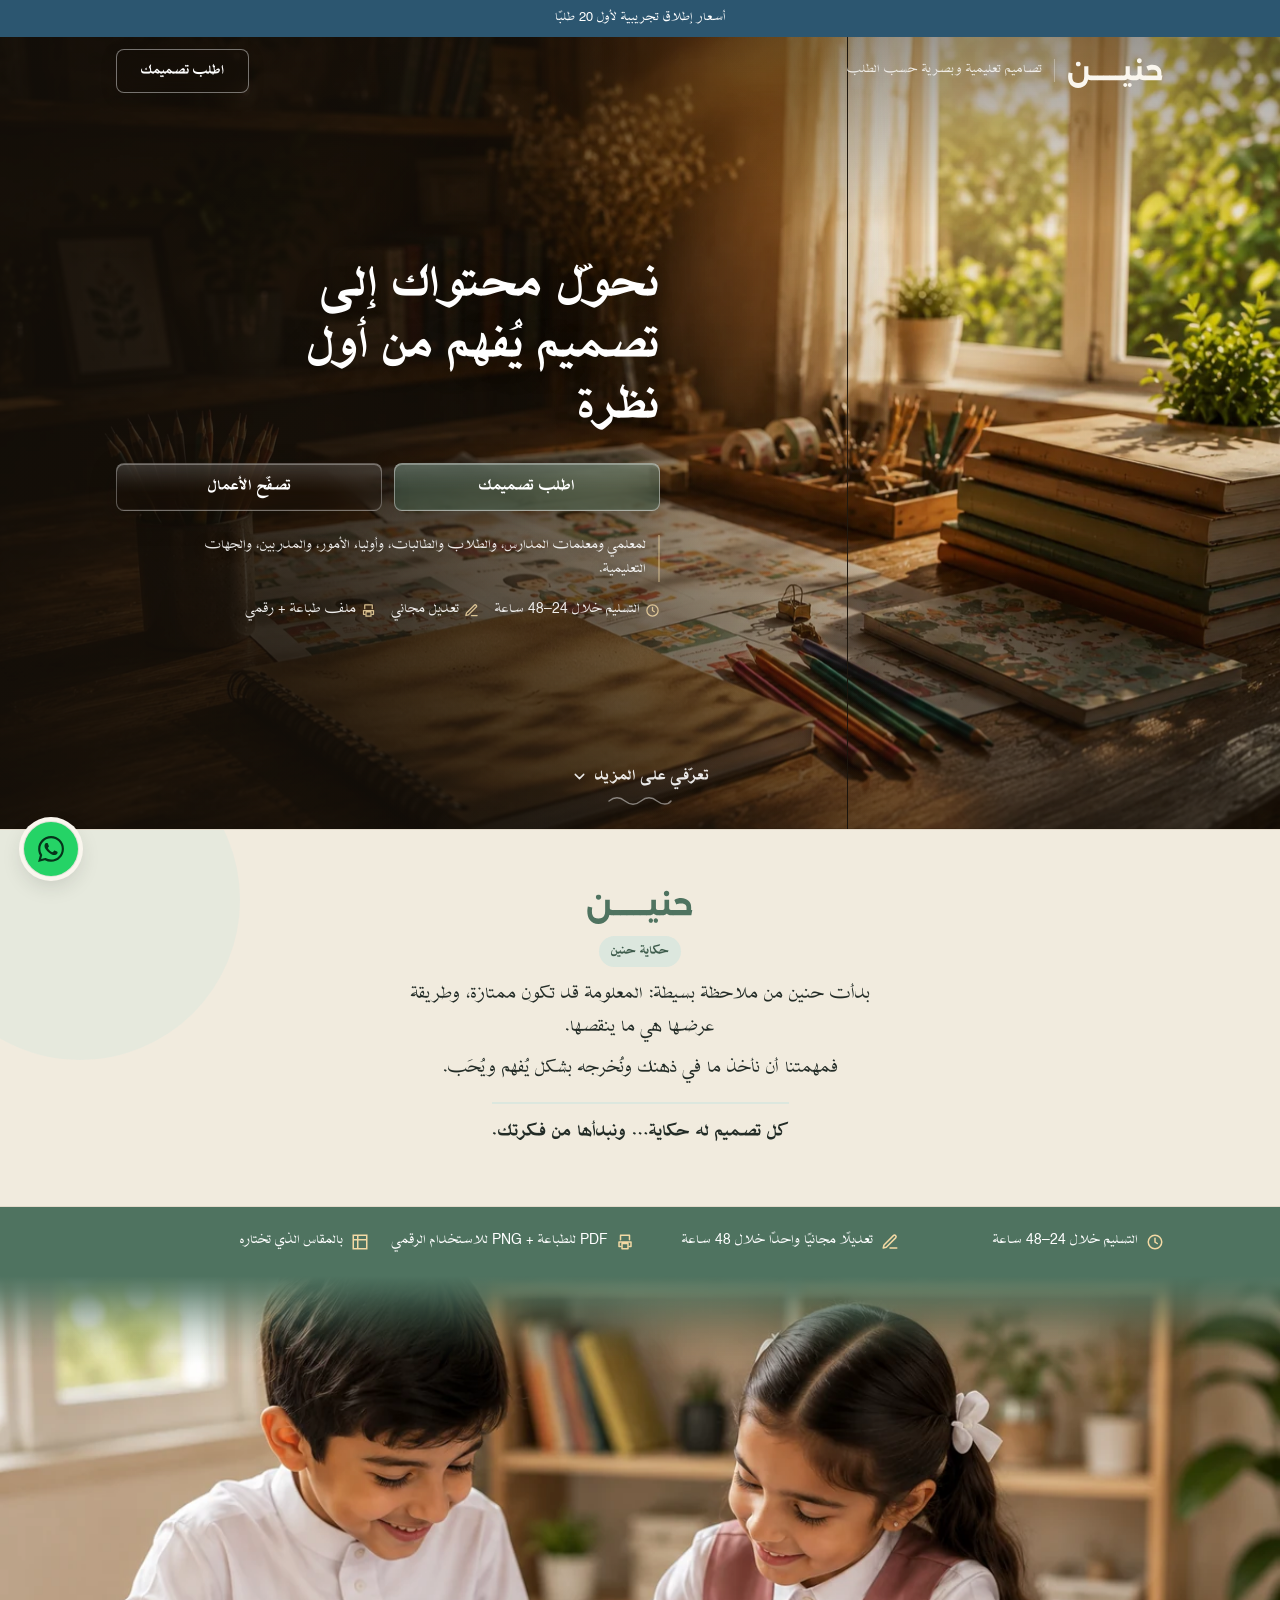
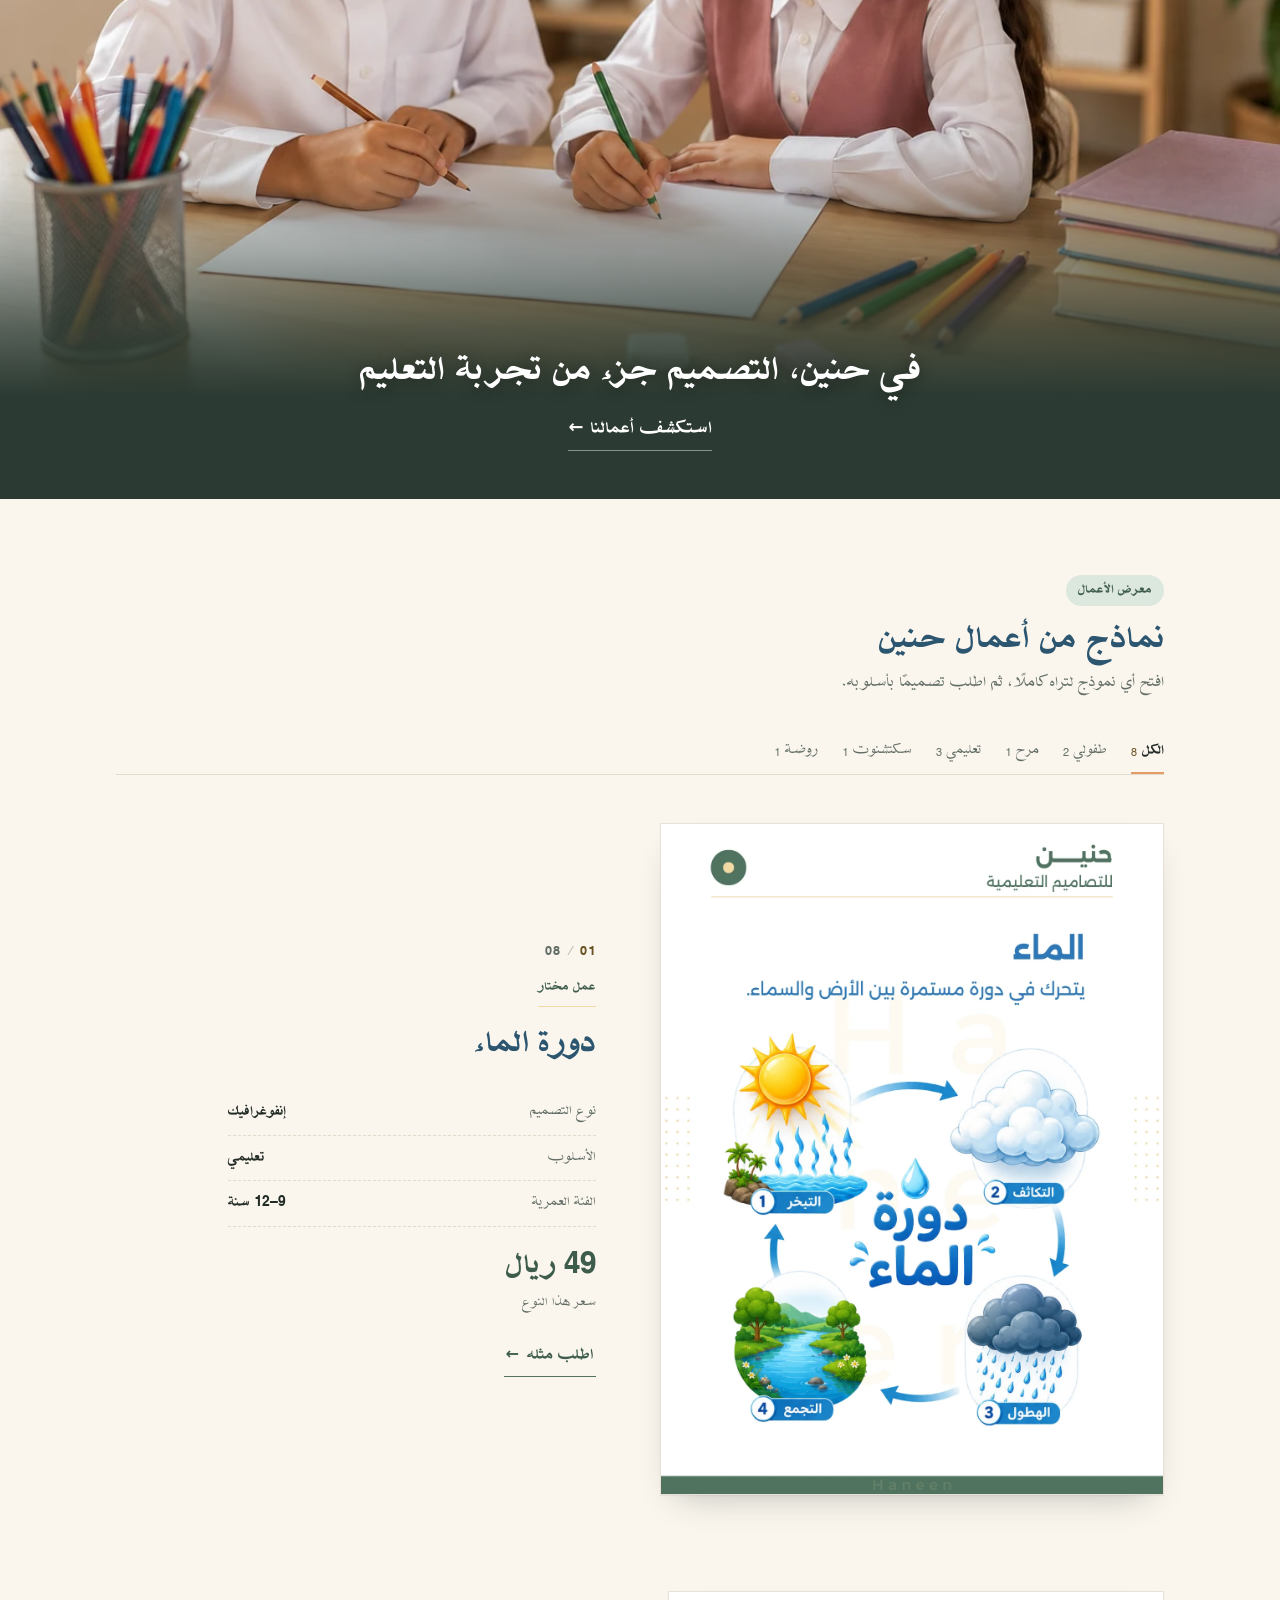
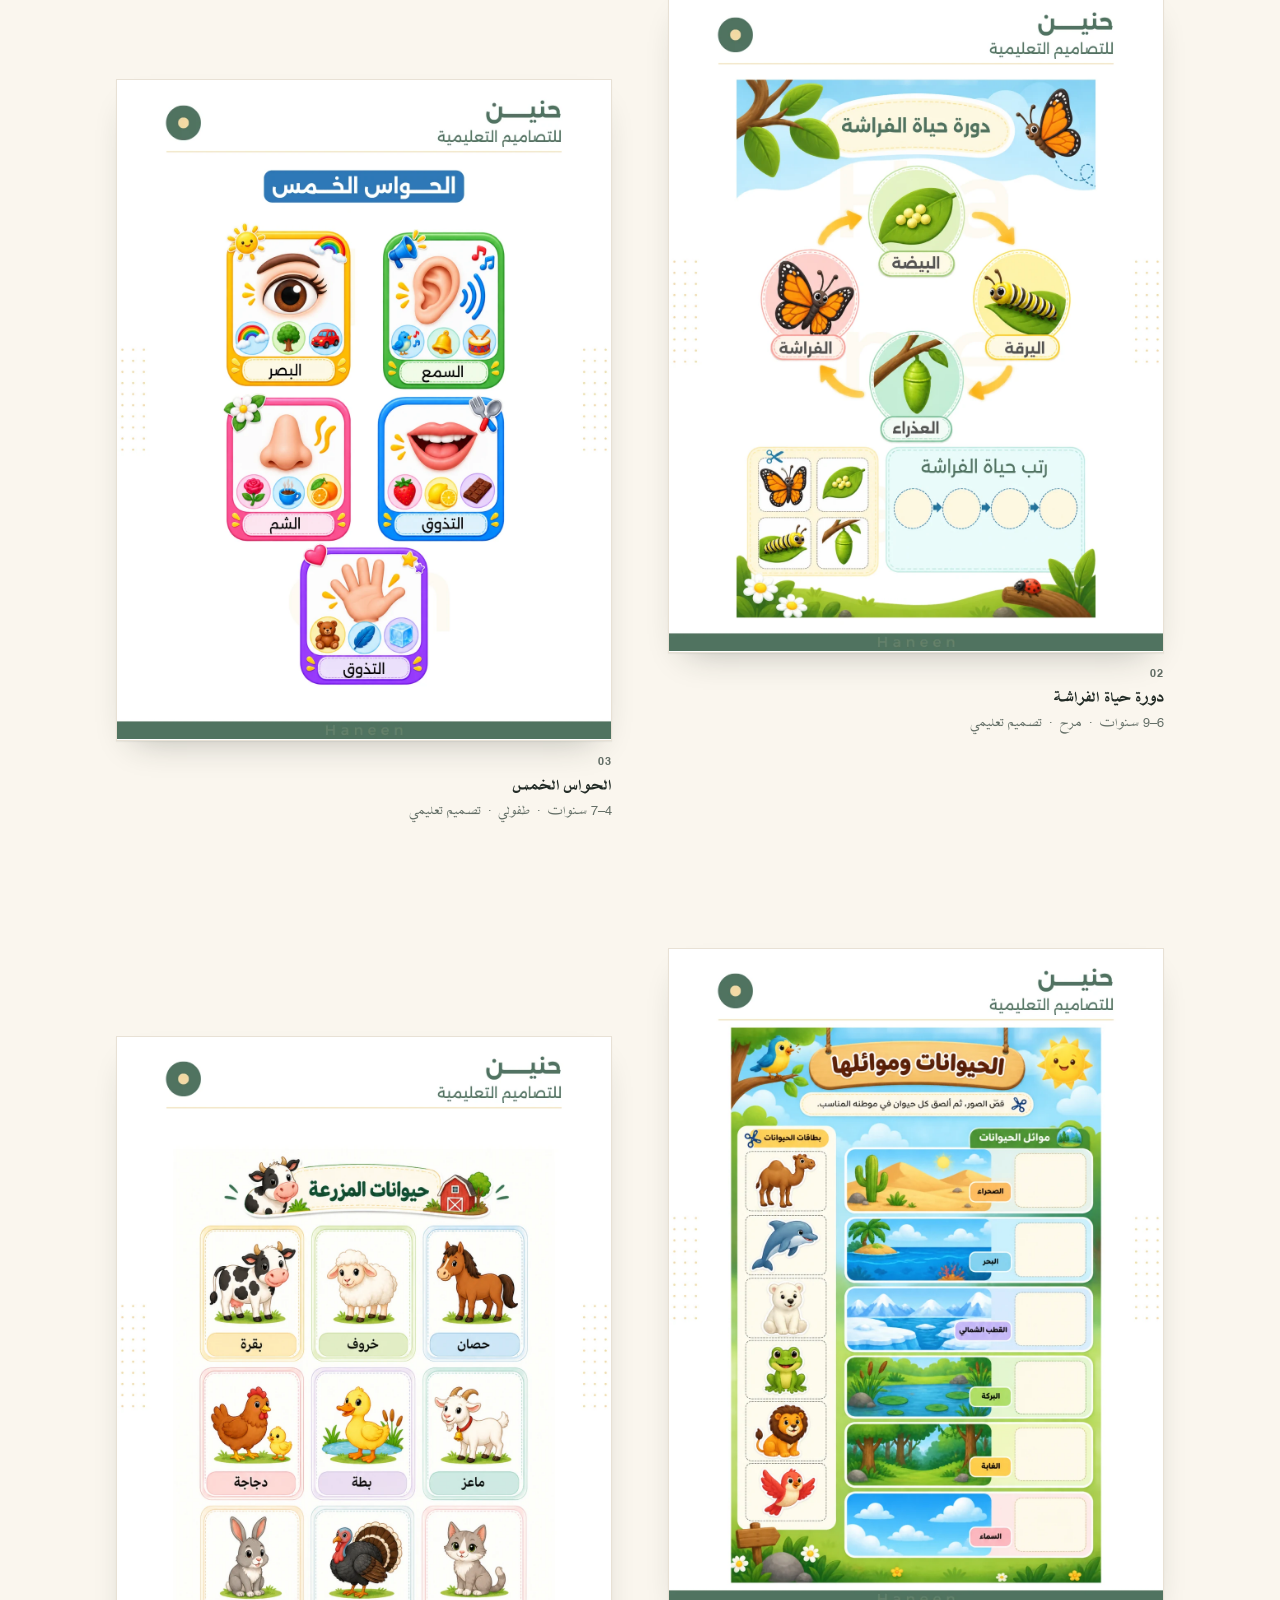
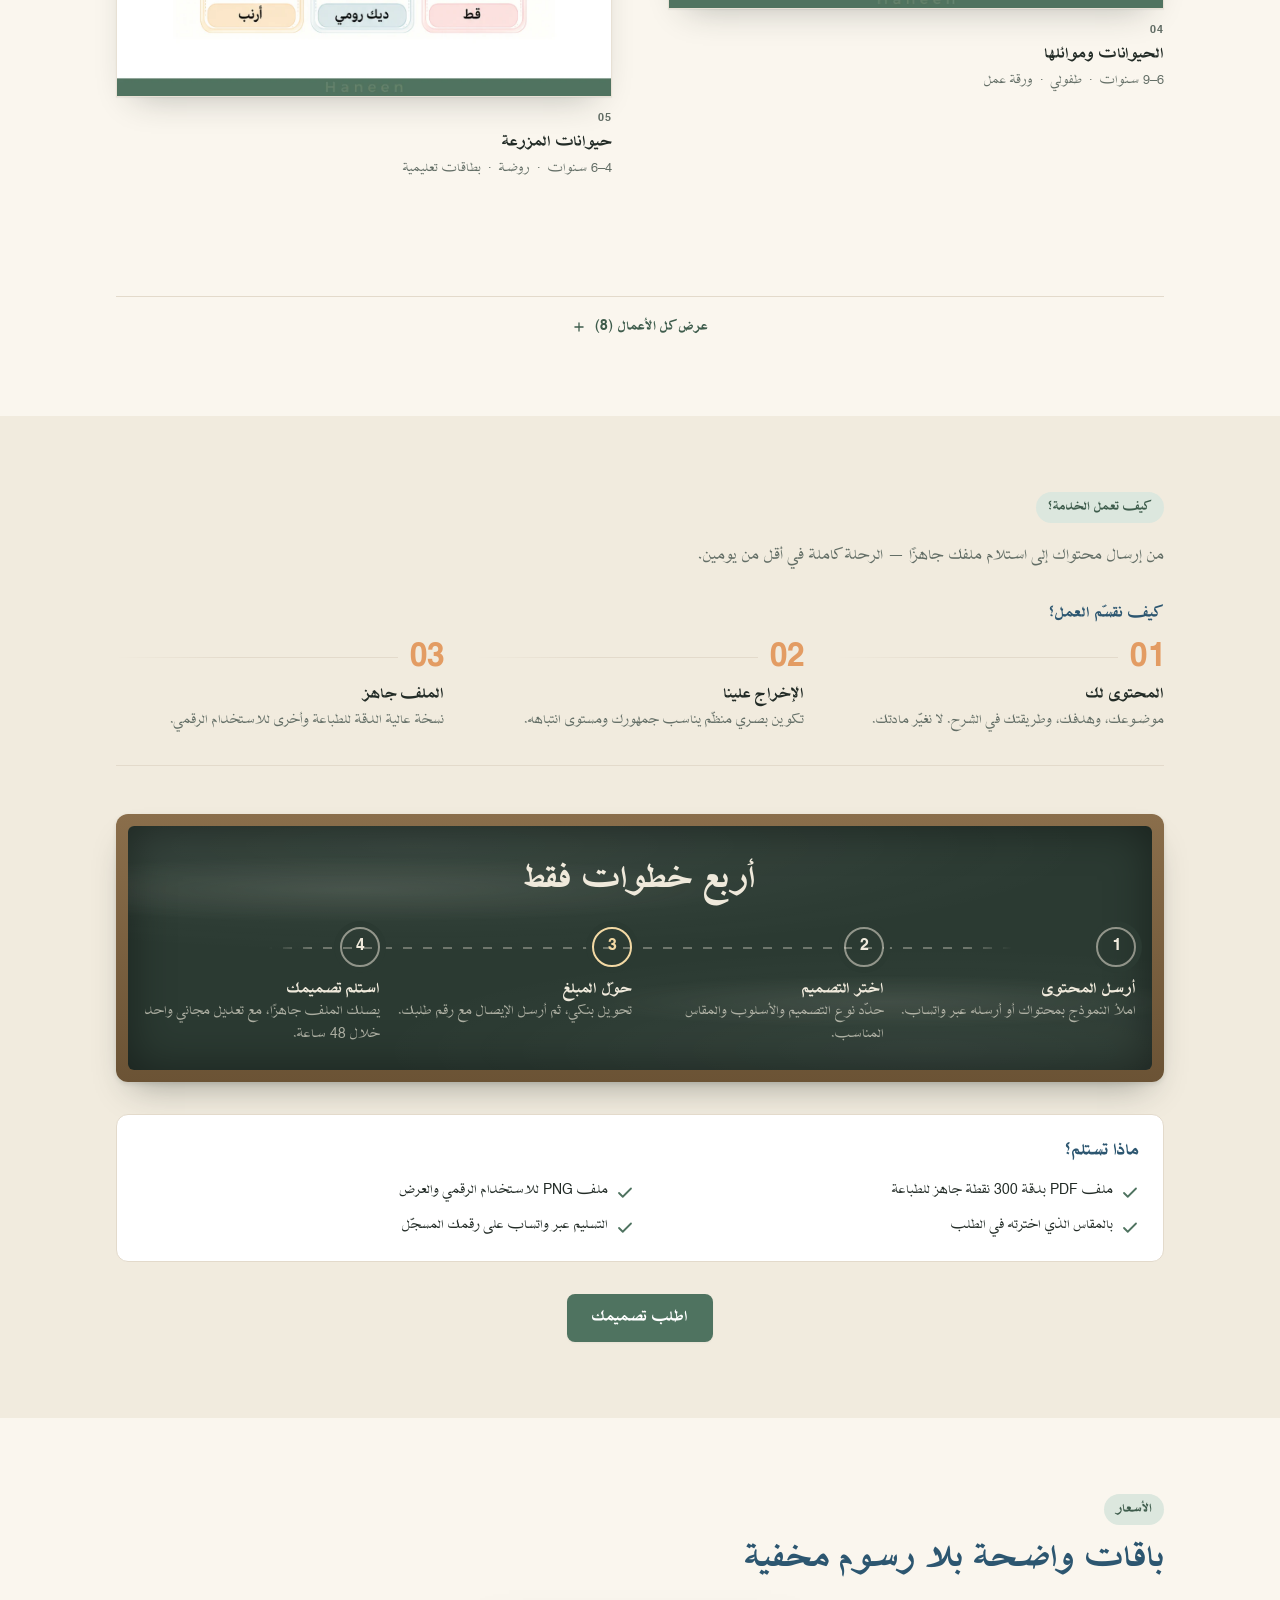
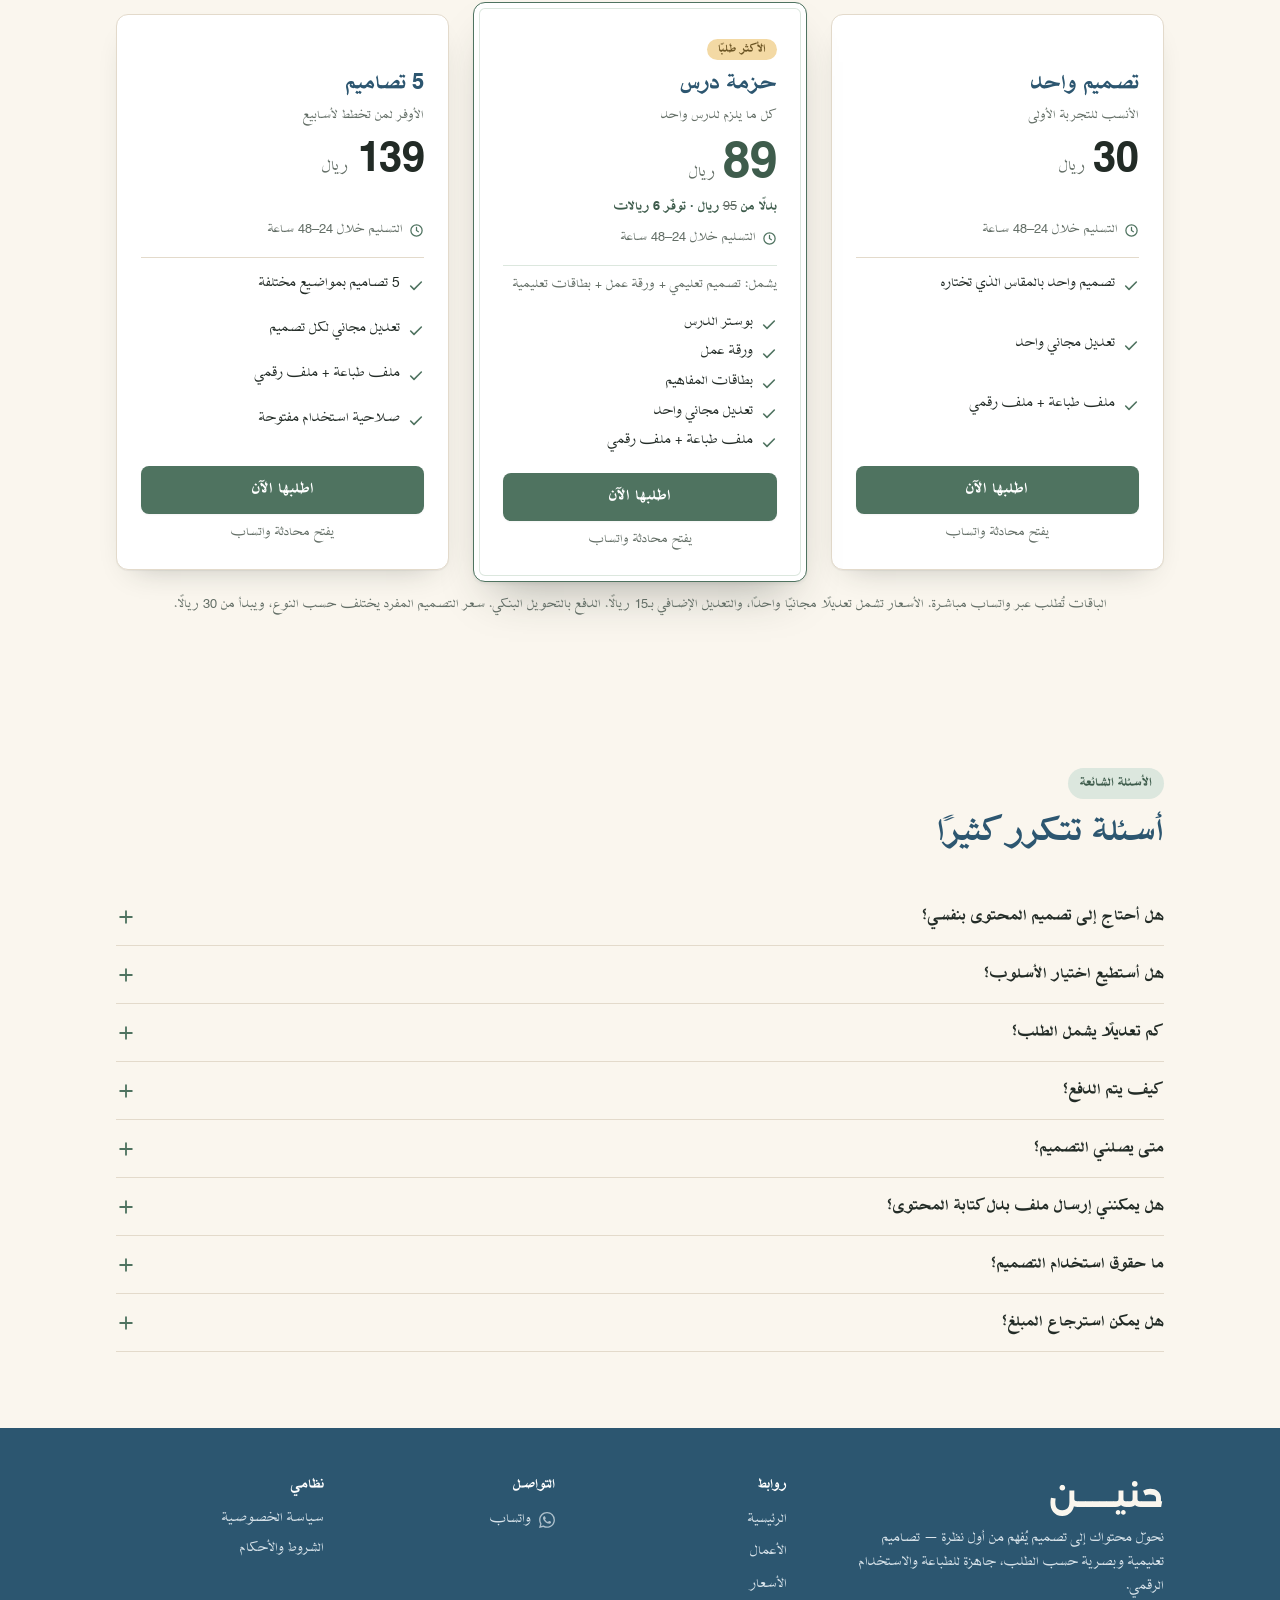
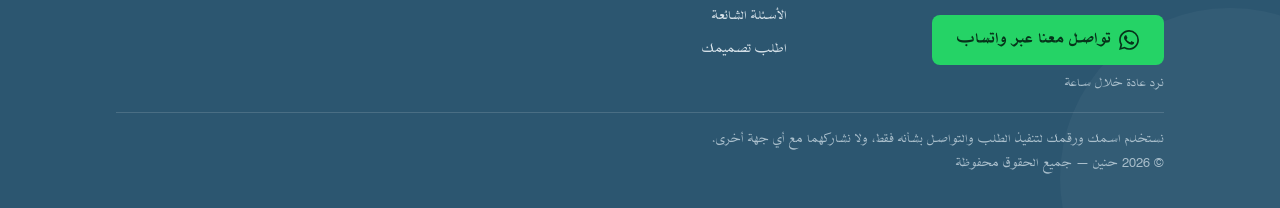
==== commit 29659065: "تحسينات بصرية معتمدة: المسار التحريري، بطاقات الأسعار، أيقونات واتساب، وانتقال شريط الثقة - معاينة ا" ====
--- a/index.html
+++ b/index.html
@@ -17,20 +17,21 @@
 <meta property="og:locale" content="ar_SA">
 <meta property="og:type" content="website">
 <meta property="og:url" content="https://lidarconslt-bit.github.io/haneen-store/">
-<meta property="og:title" content="حنين — تصاميم تعليمية وبصرية حسب الطلب">
-<meta property="og:description" content="نحوّل محتواك إلى تصميم يُفهم من أول نظرة. أرسل المحتوى، اختر الأسلوب، واستلم ملفك جاهزًا.">
-<meta property="og:image" content="https://lidarconslt-bit.github.io/haneen-store/assets/img/og-cover.png">
-<meta property="og:image:width" content="1200">
-<meta property="og:image:height" content="630">
-<meta property="og:image:alt" content="حنين — تصاميم تعليمية وبصرية حسب الطلب">
+<meta property="og:title" content="حنين – تصاميم تعليمية وبصرية حسب الطلب">
+<meta property="og:description" content="حوّلي محتواك التعليمي إلى تصميم جميل وجاهز للاستخدام. اختاري النوع والأسلوب وأرسلي طلبك.">
+<meta property="og:image" content="https://lidarconslt-bit.github.io/haneen-store/assets/img/hero.webp">
+<meta property="og:image:type" content="image/webp">
+<meta property="og:image:width" content="1536">
+<meta property="og:image:height" content="1024">
+<meta property="og:image:alt" content="حنين – تصاميم تعليمية وبصرية حسب الطلب">
 <meta name="twitter:card" content="summary_large_image">
-<meta name="twitter:title" content="حنين — تصاميم تعليمية وبصرية حسب الطلب">
-<meta name="twitter:description" content="نحوّل محتواك إلى تصميم يُفهم من أول نظرة.">
-<meta name="twitter:image" content="https://lidarconslt-bit.github.io/haneen-store/assets/img/og-cover.png">
+<meta name="twitter:title" content="حنين – تصاميم تعليمية وبصرية حسب الطلب">
+<meta name="twitter:description" content="حوّلي محتواك التعليمي إلى تصميم جميل وجاهز للاستخدام. اختاري النوع والأسلوب وأرسلي طلبك.">
+<meta name="twitter:image" content="https://lidarconslt-bit.github.io/haneen-store/assets/img/hero.webp">
 <!-- الخط مستضاف ذاتيًا: XB Shafigh بوزنيه الحقيقيين — لا اعتماد على خطوط خارجية -->
 <link rel="preload" href="assets/fonts/XBShafigh-Regular.woff2" as="font" type="font/woff2" crossorigin>
 <link rel="preload" href="assets/fonts/XBShafigh-Bold.woff2" as="font" type="font/woff2" crossorigin>
-<link rel="stylesheet" href="assets/css/style.css?v=42">
+<link rel="stylesheet" href="assets/css/style.css?v=44">
 </head>
 <body id="top">
 
@@ -51,8 +52,7 @@
   <g id="i-zoom"><circle cx="11" cy="11" r="7" fill="none" stroke="currentColor" stroke-width="2"/><path d="M20 20l-3.5-3.5M11 8v6M8 11h6" fill="none" stroke="currentColor" stroke-width="2" stroke-linecap="round"/></g>
   <g id="i-prev"><path d="M15 5l-7 7 7 7" fill="none" stroke="currentColor" stroke-width="2.2" stroke-linecap="round" stroke-linejoin="round"/></g>
   <g id="i-next"><path d="M9 5l7 7-7 7" fill="none" stroke="currentColor" stroke-width="2.2" stroke-linecap="round" stroke-linejoin="round"/></g>
-  <g id="i-wa"><path d="M12.04 2c-5.5 0-9.96 4.46-9.96 9.96 0 1.76.46 3.45 1.33 4.95L2 22l5.23-1.37a9.9 9.9 0 004.81 1.23h.01c5.5 0 9.96-4.46 9.96-9.96S17.54 2 12.04 2zm5.8 14.06c-.24.68-1.4 1.3-1.93 1.35-.5.05-.98.23-3.3-.69-2.78-1.1-4.55-3.94-4.69-4.12-.14-.19-1.12-1.49-1.12-2.84s.71-2.01.96-2.29c.25-.28.55-.35.73-.35l.53.01c.17 0 .4-.06.62.48l.85 2.06c.07.14.12.31.02.5-.09.19-.14.3-.28.47l-.42.48c-.14.14-.28.29-.12.57.16.28.71 1.17 1.52 1.9 1.05.93 1.93 1.22 2.2 1.36.28.14.44.12.6-.07.17-.19.7-.81.88-1.09.19-.28.37-.23.63-.14.25.09 1.61.76 1.89.9.28.14.46.21.53.32.07.12.07.65-.17 1.33z" fill="currentColor"/></g>
-</defs>
+  <g id="i-wa"><path d="M17.472 14.382c-.297-.149-1.758-.867-2.03-.967-.273-.099-.471-.148-.67.15-.197.297-.767.966-.94 1.164-.173.199-.347.223-.644.075-.297-.15-1.255-.463-2.39-1.475-.883-.788-1.48-1.761-1.653-2.059-.173-.297-.018-.458.13-.606.134-.133.298-.347.446-.52.149-.174.198-.298.298-.497.099-.198.05-.371-.025-.52-.075-.149-.669-1.612-.916-2.207-.242-.579-.487-.5-.669-.51-.173-.008-.371-.01-.57-.01-.198 0-.52.074-.792.372-.272.297-1.04 1.016-1.04 2.479 0 1.462 1.065 2.875 1.213 3.074.149.198 2.096 3.2 5.077 4.487.709.306 1.262.489 1.694.625.712.227 1.36.195 1.871.118.571-.085 1.758-.719 2.006-1.413.248-.694.248-1.289.173-1.413-.074-.124-.272-.198-.57-.347m-5.421 7.403h-.004a9.87 9.87 0 01-5.031-1.378l-.361-.214-3.741.982.998-3.648-.235-.374a9.86 9.86 0 01-1.51-5.26c.001-5.45 4.436-9.884 9.888-9.884 2.64 0 5.122 1.03 6.988 2.898a9.825 9.825 0 012.893 6.994c-.003 5.45-4.437 9.884-9.885 9.884m8.413-18.297A11.815 11.815 0 0012.05 0C5.495 0 .16 5.335.157 11.892c0 2.096.547 4.142 1.588 5.945L.057 24l6.305-1.654a11.882 11.882 0 005.683 1.448h.005c6.554 0 11.89-5.335 11.893-11.893a11.821 11.821 0 00-3.48-8.413z" fill="currentColor"/></g></defs>
 </svg>
 
 <div id="announce-slot"></div>
@@ -86,7 +86,6 @@
     <div class="wrap hero__inner">
       <div class="hero__copy">
         <h1 class="hero__title" data-reveal="hero" id="hero-title"></h1>
-        <p class="hero__sub" data-reveal="hero" style="--d:80ms" id="hero-sub"></p>
         <div class="hero__actions" data-reveal="hero" style="--d:160ms">
           <a href="#order" class="btn btn--glass btn--glass-lead" id="hero-cta"></a>
           <a href="#gallery" class="btn btn--glass" id="hero-cta2"></a>
@@ -138,7 +137,7 @@
            width="1200" height="800" loading="lazy" decoding="async">
     </div>
     <div class="scene__text">
-      <p class="scene__line">في حنين، التصميم جزء من تجربة التعلّم.</p>
+      <p class="scene__line">في حنين، التصميم جزء من تجربة التعليم</p>
       <a class="scene__link" href="#gallery">استكشف أعمالنا <span aria-hidden="true">←</span></a>
     </div>
   </section>
@@ -182,7 +181,7 @@
 
       <div class="howblock" data-reveal="soft">
         <h3 class="howblock__title">كيف نقسّم العمل؟</h3>
-        <div class="howsplit" id="idea-list"></div>
+        <ol class="flow" id="idea-list"></ol>
       </div>
 
       <div class="boardwrap" data-reveal="soft">
@@ -227,18 +226,18 @@
 
       <div id="store-closed" style="display:none">
         <div class="alert alert--warn" style="margin-bottom:var(--sp-4)">
-          <svg aria-hidden="true"><use href="#i-alert"/></svg>
+          <svg viewBox="0 0 24 24" aria-hidden="true"><use href="#i-alert"/></svg>
           <span id="closed-text"></span>
         </div>
         <a class="btn btn--whatsapp btn--block" id="closed-wa" href="#">
-          <svg width="20" height="20" aria-hidden="true"><use href="#i-wa"/></svg>
+          <svg width="20" height="20" viewBox="0 0 24 24" aria-hidden="true"><use href="#i-wa"/></svg>
           تواصل معنا عبر واتساب
         </a>
       </div>
 
       <form id="order-form" novalidate data-reveal>
         <div class="alert alert--info draft-note" id="draft-note" hidden>
-          <svg aria-hidden="true"><use href="#i-info"/></svg>
+          <svg viewBox="0 0 24 24" aria-hidden="true"><use href="#i-info"/></svg>
           <span style="flex:1" id="draft-text"></span>
           <button type="button" class="btn btn--secondary btn--sm" id="btn-draft-clear">ابدأ من جديد</button>
         </div>
@@ -254,7 +253,7 @@
           <div class="field">
             <span class="field__label">نوع التصميم <span class="req">*</span></span>
             <div class="opts" id="opt-product"></div>
-            <p class="error-msg"><svg aria-hidden="true"><use href="#i-alert"/></svg>اختر نوع التصميم</p>
+            <p class="error-msg"><svg viewBox="0 0 24 24" aria-hidden="true"><use href="#i-alert"/></svg>اختر نوع التصميم</p>
           </div>
           <div class="field">
             <span class="field__label">الأسلوب <span class="req">*</span>
@@ -271,26 +270,26 @@
                         style="min-height:72px" maxlength="500"></textarea>
             </div>
             <p class="stylenote" id="style-note" hidden></p>
-            <p class="error-msg"><svg aria-hidden="true"><use href="#i-alert"/></svg>اختر أسلوبًا واحدًا على الأقل، أو صِف أسلوبك</p>
+            <p class="error-msg"><svg viewBox="0 0 24 24" aria-hidden="true"><use href="#i-alert"/></svg>اختر أسلوبًا واحدًا على الأقل، أو صِف أسلوبك</p>
           </div>
           <div class="field">
             <span class="field__label">المقاس <span class="req">*</span></span>
             <div class="opts opts--3" id="opt-size"></div>
-            <p class="error-msg"><svg aria-hidden="true"><use href="#i-alert"/></svg>اختر المقاس</p>
+            <p class="error-msg"><svg viewBox="0 0 24 24" aria-hidden="true"><use href="#i-alert"/></svg>اختر المقاس</p>
           </div>
           <div class="field">
             <span class="field__label">التصميم موجّه إلى <span class="req">*</span>
               <span class="field__hint">يمكن اختيار أكثر من فئة.</span>
             </span>
             <div class="opts" id="opt-audience"></div>
-            <p class="error-msg"><svg aria-hidden="true"><use href="#i-alert"/></svg>اختر فئة واحدة على الأقل</p>
+            <p class="error-msg"><svg viewBox="0 0 24 24" aria-hidden="true"><use href="#i-alert"/></svg>اختر فئة واحدة على الأقل</p>
           </div>
           <div class="field">
             <span class="field__label">المستوى <span class="req">*</span>
               <span class="field__hint">يؤثر على كمية النص وحجم العناصر ودرجة التبسيط.</span>
             </span>
             <div class="opts" id="opt-level"></div>
-            <p class="error-msg"><svg aria-hidden="true"><use href="#i-alert"/></svg>اختر المستوى</p>
+            <p class="error-msg"><svg viewBox="0 0 24 24" aria-hidden="true"><use href="#i-alert"/></svg>اختر المستوى</p>
           </div>
           <div class="field" id="addons-field">
             <span class="field__label">إضافات اختيارية</span>
@@ -303,7 +302,7 @@
           <div class="field">
             <label for="f-topic">موضوع التصميم <span class="req">*</span></label>
             <input type="text" id="f-topic" name="topic" placeholder="مثال: أركان الإسلام، أو دورة حياة الفراشة" maxlength="120">
-            <p class="error-msg"><svg aria-hidden="true"><use href="#i-alert"/></svg>اكتب موضوع التصميم</p>
+            <p class="error-msg"><svg viewBox="0 0 24 24" aria-hidden="true"><use href="#i-alert"/></svg>اكتب موضوع التصميم</p>
           </div>
           <div class="field">
             <label for="f-subject">المجال
@@ -337,14 +336,14 @@
           <div class="field">
             <label for="f-name">الاسم <span class="req">*</span></label>
             <input type="text" id="f-name" name="name" placeholder="اسمك أو اسم الجهة" maxlength="80" autocomplete="name">
-            <p class="error-msg"><svg aria-hidden="true"><use href="#i-alert"/></svg>اكتب اسمك</p>
+            <p class="error-msg"><svg viewBox="0 0 24 24" aria-hidden="true"><use href="#i-alert"/></svg>اكتب اسمك</p>
           </div>
           <div class="field">
             <label for="f-phone">رقم الجوال / واتساب <span class="req">*</span>
               <span class="field__hint">سيصلك التصميم على هذا الرقم.</span>
             </label>
             <input type="tel" id="f-phone" name="phone" placeholder="05XXXXXXXX" inputmode="numeric" maxlength="15" autocomplete="tel">
-            <p class="error-msg"><svg aria-hidden="true"><use href="#i-alert"/></svg>اكتب رقم جوال سعودي صحيح (يبدأ بـ 05)</p>
+            <p class="error-msg"><svg viewBox="0 0 24 24" aria-hidden="true"><use href="#i-alert"/></svg>اكتب رقم جوال سعودي صحيح (يبدأ بـ 05)</p>
           </div>
           <input type="text" id="f-website" name="website" tabindex="-1" autocomplete="off" aria-hidden="true"
                  class="sr-only">
@@ -358,7 +357,7 @@
           </div>
 
           <div class="alert alert--info">
-            <svg aria-hidden="true"><use href="#i-info"/></svg>
+            <svg viewBox="0 0 24 24" aria-hidden="true"><use href="#i-info"/></svg>
             <span id="privacy-note"></span>
           </div>
         </div>
@@ -383,7 +382,7 @@
       <!-- شاشة النجاح -->
       <div class="success" id="success">
         <div class="success__head">
-          <div class="success__icon"><svg aria-hidden="true"><use href="#i-ready"/></svg></div>
+          <div class="success__icon"><svg viewBox="0 0 24 24" aria-hidden="true"><use href="#i-ready"/></svg></div>
           <h2 id="success-title"></h2>
           <p style="color:var(--color-text-muted);margin-top:var(--sp-2)" id="success-body"></p>
           <div class="order-no"><span id="order-number"></span></div>
@@ -406,7 +405,7 @@
         </div>
 
         <a class="btn btn--whatsapp btn--block" id="btn-wa" href="#" style="margin-bottom:var(--sp-3)">
-          <svg width="20" height="20" aria-hidden="true"><use href="#i-wa"/></svg>
+          <svg width="20" height="20" viewBox="0 0 24 24" aria-hidden="true"><use href="#i-wa"/></svg>
           إرسال الطلب عبر واتساب
         </a>
         <button type="button" class="btn btn--secondary btn--block" id="btn-new">طلب جديد</button>
@@ -435,7 +434,7 @@
         <img class="footer__logo" data-logo="on-dark" alt="حنين" width="776" height="271">
         <p class="footer__desc" id="footer-desc"></p>
         <a class="btn btn--whatsapp" id="footer-wa" href="#">
-          <svg width="20" height="20" aria-hidden="true"><use href="#i-wa"/></svg>
+          <svg width="20" height="20" viewBox="0 0 24 24" aria-hidden="true"><use href="#i-wa"/></svg>
           <span id="footer-wa-label"></span>
         </a>
         <p class="footer__response" id="footer-response"></p>
@@ -482,10 +481,10 @@
     <div class="lb__stage">
       <img id="lb-img" alt="">
       <button type="button" class="lb__nav lb__prev" id="lb-prev" aria-label="العمل السابق">
-        <svg aria-hidden="true"><use href="#i-next"/></svg>
+        <svg viewBox="0 0 24 24" aria-hidden="true"><use href="#i-next"/></svg>
       </button>
       <button type="button" class="lb__nav lb__next" id="lb-next" aria-label="العمل التالي">
-        <svg aria-hidden="true"><use href="#i-prev"/></svg>
+        <svg viewBox="0 0 24 24" aria-hidden="true"><use href="#i-prev"/></svg>
       </button>
     </div>
     <p class="lb__count" id="lb-count"></p>
@@ -505,7 +504,7 @@
 </dialog>
 
 <a href="#" class="wa-fab" id="wa-fab" hidden>
-  <span class="wa-fab__icon"><svg width="26" height="26" aria-hidden="true"><use href="#i-wa"/></svg></span>
+  <span class="wa-fab__icon"><svg width="26" height="26" viewBox="0 0 24 24" aria-hidden="true"><use href="#i-wa"/></svg></span>
   <span class="wa-fab__label" id="wa-fab-label"></span>
 </a>
 
@@ -513,6 +512,6 @@
   <a href="#order" class="btn btn--primary btn--block">اطلب تصميمك</a>
 </div>
 
-<script src="assets/js/app.js?v=42"></script>
+<script src="assets/js/app.js?v=43"></script>
 </body>
 </html>
--- a/assets/css/style.css
+++ b/assets/css/style.css
@@ -400,22 +400,51 @@
 }
 
 /* ============ شريط الثقة ============ */
-.trustbar { background: var(--color-primary); color: #fff; }
+/* z-index يرفع الشريط فوق المشهد: المشهد يليه في الترتيب، ولولا ذلك لغطّى
+   طرفَ التدرّج المتدلّي من قاع الشريط. */
+.trustbar { background: var(--color-primary); color: #fff; position: relative; z-index: 1; }
 .trustbar ul { display: grid; grid-template-columns: 1fr 1fr; gap: var(--sp-3); padding-block: var(--sp-5); }
 .trustbar li { font-size: var(--fs-sm); display: flex; align-items: flex-start; gap: var(--sp-2); line-height: 1.5; }
 .trustbar svg { width: 18px; height: 18px; flex: none; margin-top: 2px; color: var(--color-accent-light); }
-
-/* ============ الفكرة ============ */
-.idea { display: grid; gap: var(--sp-3); }
-.idea__item { display: flex; gap: var(--sp-3); align-items: flex-start; }
-.idea__num {
-  width: 34px; height: 34px; flex: none; border-radius: 50%;
-  background: var(--color-surface); border: 1px solid var(--color-border);
-  color: var(--color-primary-dark); display: grid; place-items: center;
-}
-.idea__num svg { width: 17px; height: 17px; }
-.idea__item h3 { font-size: var(--fs-md); }
-.idea__item p { font-size: var(--fs-sm); color: var(--color-text-muted); line-height: 1.6; }
+/* قاع الشريط ينساب إلى الصورة بدل أن يقطعها بخط.
+   الطبقة تبدأ عند حافة الشريط السفلية تمامًا (top: 100%) فلا تمسّ نصًا ولا أيقونة
+   داخله، وتتلاشى نزولًا فوق أعلى المشهد: لا حافة حادة ولا فراغ يفصل الكتلتين.
+   التوقّفات مكتوبة rgba يدويًا لأن التدرّج يحتاج قيم ألفا وسيطة — وهي لون
+   ‎--color-primary‎ نفسه (79,115,96)، فأي تغيير للرمز يتبعه تغييرها هنا.
+   الارتفاع بـ clamp يجعل التدرّج ‎~12%‎ من ارتفاع الصورة عند 390 و768 و1280
+   معًا، فالفكرة البصرية واحدة على كل المقاسات بلا استعلامات إضافية. */
+.trustbar::after {
+  content: ''; position: absolute; top: 100%; inset-inline: 0;
+  height: clamp(48px, 7vw, 88px);
+  pointer-events: none;
+  background: linear-gradient(to bottom,
+    var(--color-primary)      0%,
+    rgba(79, 115, 96, .82)   18%,
+    rgba(79, 115, 96, .55)   38%,
+    rgba(79, 115, 96, .28)   60%,
+    rgba(79, 115, 96, .10)   80%,
+    rgba(79, 115, 96, 0)    100%);
+}
+
+/* ============ مسار العمل — الخطوات الثلاث ============
+   بديل الأيقونات الدائرية: رقم كبير دافئ يليه خطّ شعري يمتد ويتلاشى.
+   على سطح المكتب تقع الخطوط الثلاثة على ارتفاع واحد فتُقرأ خطًا متصلًا
+   يمرّ بالخطوات — مسار بلا رسوم ولا زخرفة، من مفردات الورق نفسها. */
+.flow { display: grid; gap: var(--sp-5); margin: 0; padding: 0; list-style: none; }
+.flow__step { min-width: 0; }
+.flow__rail { display: flex; align-items: center; gap: var(--sp-3); margin-bottom: 10px; }
+.flow__n {
+  flex: none; font-size: 1.625rem; font-weight: 700; line-height: 1;
+  color: var(--color-accent);
+}
+/* التلاشي فيزيائي (to left) لأن الخط يبدأ بعد الرقم يمينًا ويمتد يسارًا */
+.flow__line {
+  flex: 1 1 auto; min-width: 20px; height: 1px; display: block;
+  background: linear-gradient(to left,
+    var(--color-border) 0, var(--color-border) 58%, transparent 100%);
+}
+.flow__title { font-size: var(--fs-md); margin-bottom: 4px; }
+.flow__text { font-size: var(--fs-sm); color: var(--color-text-muted); line-height: 1.65; }
 
 /* ============ المعرض ============
    أعمال حنين أوراق مطبوعة معروضة على سطح كريمي — لا بطاقات متجر.
@@ -595,14 +624,9 @@
   position: relative; isolation: isolate;
   width: 100%; overflow: hidden;
   background: var(--color-board);
-  margin-block: var(--sp-6) 0;
-}
-/* الهامش العلوي 32px وُضع يوم كان قبل المشهد قسم فاتح ذو حشو واسع.
-   بعد حذف ذلك القسم صار المشهد يلي شريط الثقة الأخضر مباشرة، فيُقرأ الهامش
-   شريطًا كريميًا تائهًا بين كتلتين مشبعتين — وعلى الجوال يزداد وضوحًا لضيق الشاشة.
-   السبب مشترك مع سطح المكتب، فيُعالَج الجوال وحده ويبقى سطح المكتب كما هو. */
-@media (max-width: 767px) {
-  .scene { margin-top: 0; }
+  /* بلا هامش علوي: المشهد يلي شريط الثقة مباشرة، والانتقال بينهما يتكفّل به
+     تدرّج قاع الشريط ‎(.trustbar::after)‎ لا فراغ كريمي بين الكتلتين. */
+  margin-block: 0;
 }
 .scene__media {
   position: relative;
@@ -744,61 +768,72 @@
 .style__name { font-weight: 600; font-size: var(--fs-md); }
 .style__desc { font-size: var(--fs-xs); color: var(--color-text-muted); line-height: 1.55; margin-top: 2px; }
 
-/* ============ الأسعار ============ */
-.plans { display: grid; gap: var(--sp-3); }
+/* ============ الأسعار ============
+   البطاقات أوراق بيضاء موضوعة على السطح الكريمي — لغة المعرض نفسها:
+   حدّ شعري واحد، وظلّ ورقي من طبقتين (تلامس عند الحافة + ارتفاع تحت الورقة).
+   لا تدرّجات ولا صور ولا ألوان خارج الهوية: التمييز يأتي من الحجم والحدّ والظل. */
+.plans { display: grid; gap: var(--sp-5); }
 .plan {
-  display: flex; flex-direction: column; gap: var(--sp-3); position: relative;
-  overflow: hidden;
-  /* الرأس يملك حشوه العلوي بنفسه ليمتد لونه إلى حافة البطاقة */
-  padding: 0 var(--sp-4) var(--sp-4);
+  display: flex; flex-direction: column; gap: var(--sp-4);
+  padding: var(--sp-5);
   background: var(--color-surface);
-  box-shadow: 0 1px 3px rgba(34, 43, 38, .04);
-}
-/* شريط لوني علوي رفيع يعطي البطاقة انتماءً للهوية بدل السطح الأبيض المسطّح */
-.plan::before {
-  content: ''; position: absolute; top: 0; inset-inline: 0; height: 4px; z-index: 1;
-  background: var(--color-border);
-  transition: background var(--dur-2) var(--ease);
-}
-.plan:hover::before { background: var(--color-primary-light); }
-.plan.is-featured::before { background: var(--color-primary); height: 5px; }
-.plan { transition: transform var(--dur-2) var(--ease), box-shadow var(--dur-2) var(--ease), border-color var(--dur-2) var(--ease); }
-.plan:hover { transform: translateY(-3px); box-shadow: var(--shadow-md); }
+  border: 1px solid var(--color-border);
+  border-radius: var(--r-md);
+  box-shadow: 0 1px 1px rgba(34, 43, 38, .05), 0 14px 30px -18px rgba(34, 43, 38, .30);
+  transition: transform var(--dur-2) var(--ease), box-shadow var(--dur-2) var(--ease),
+              border-color var(--dur-2) var(--ease);
+}
+.plan:hover {
+  transform: translateY(-3px);
+  box-shadow: 0 1px 1px rgba(34, 43, 38, .05), 0 24px 42px -20px rgba(34, 43, 38, .36);
+}
+
+/* «حزمة درس»: ورقة أرفع حدًّا وأعلى ارتفاعًا، وحدّ داخلي ثانٍ يبعد 5px عن الحافة —
+   تفصيل مطبوع (خطّان متوازيان) بدل إطار سميك أو لون إضافي.
+   الطبقة البيضاء تسبق الخضراء فتغطّي داخلها ولا يبقى منها إلا شعرة واحدة. */
 .plan.is-featured {
-  border-color: var(--color-primary); border-width: 2px;
-  box-shadow: 0 0 0 4px rgba(79, 115, 96, .07), 0 8px 26px rgba(34, 43, 38, .10);
-}
-.plan.is-featured:hover { transform: translateY(-6px); }
-.plan .btn svg { width: 17px; height: 17px; opacity: .85; }
+  border-color: var(--color-primary);
+  padding: calc(var(--sp-5) + 5px);
+  box-shadow:
+    inset 0 0 0 5px var(--color-surface),
+    inset 0 0 0 6px var(--color-primary-light),
+    0 2px 3px rgba(34, 43, 38, .06),
+    0 24px 46px -20px rgba(34, 43, 38, .38);
+}
+.plan.is-featured:hover {
+  transform: translateY(-6px);
+  box-shadow:
+    inset 0 0 0 5px var(--color-surface),
+    inset 0 0 0 6px var(--color-primary-light),
+    0 2px 3px rgba(34, 43, 38, .06),
+    0 32px 56px -22px rgba(34, 43, 38, .42);
+}
+
+/* ---- رأس البطاقة: كتلة القرار كاملة، يفصلها عن التفاصيل خطّ شعري واحد ---- */
+/* الحشو العلوي محجوز في البطاقات الثلاث — مكان الختم — فتستوي الأسماء
+   على خط أفقي واحد عند كل عرض بلا عنصر شبح في الصفحة. */
+.plan__head {
+  position: relative; padding-top: 26px; padding-bottom: var(--sp-4);
+  border-bottom: 1px solid var(--color-border);
+}
+.plan.is-featured .plan__head { border-bottom-color: var(--color-primary-light); }
+.plan__name { font-size: var(--fs-xl); font-weight: 700; color: var(--color-secondary); }
+/* الشارة بالذهبي الدافئ لا بالأخضر: الأخضر لغة الإجراء في الموقع،
+   فلو حملته الشارة نازعت زر الطلب. ولا لون جديد — الرمزان من الهوية. */
 .plan__flag {
-  position: absolute; top: 5px; inset-inline-start: var(--sp-4); z-index: 2;
-  background: var(--color-primary); color: #fff; font-size: var(--fs-xs); font-weight: 600;
-  padding: 3px 12px; border-radius: 0 0 var(--r-sm) var(--r-sm);
-}
-/* رأس ملوّن يضم الاسم والسعر ومدة التسليم — كتلة القرار كاملة قبل تفاصيل المحتوى.
-   الحشو العلوي 40px يترك الشارة (تنتهي عند 34px) بلا تداخل مع العنوان،
-   وهو موحّد في البطاقات الثلاث حتى تبقى العناوين على خط أفقي واحد. */
-.plan__head {
-  margin-inline: calc(var(--sp-4) * -1);
-  padding: 40px var(--sp-4) var(--sp-4);
-  background: var(--color-bg-alt);
-  border-bottom: 1px solid var(--color-border);
-}
-.plan.is-featured .plan__head {
-  background: var(--color-primary-light);
-  border-bottom-color: rgba(79, 115, 96, .22);
-}
-.plan__name { font-size: var(--fs-xl); font-weight: 700; color: var(--color-secondary); }
+  position: absolute; top: 0; inset-inline-start: 0;
+  font-size: 12px; font-weight: 700; line-height: 1.6;
+  padding: 1px 11px; border-radius: var(--r-pill);
+  background: var(--color-accent-light); color: var(--color-accent-ink);
+}
 .plan__note { font-size: var(--fs-xs); color: var(--color-text-muted); margin-top: 2px; }
 .plan__price {
   display: flex; align-items: baseline; gap: 8px;
   margin-top: var(--sp-3); line-height: 1;
 }
-.plan__num {
-  font-size: 2.5rem; font-weight: 700; color: var(--color-primary-dark);
-  letter-spacing: -.01em; line-height: 1;
-}
-.plan.is-featured .plan__num { font-size: 2.875rem; }
+.plan__num { font-size: 2.625rem; font-weight: 700; color: var(--color-text); line-height: 1; }
+/* السعر هو ما يُقارَن فعلًا: الباقة الرئيسية أكبر رقمًا وبلون الهوية */
+.plan.is-featured .plan__num { font-size: 3.125rem; color: var(--color-primary-dark); }
 .plan__cur { font-size: var(--fs-md); font-weight: 500; color: var(--color-text-muted); }
 .plan__save { font-size: var(--fs-xs); font-weight: 600; color: var(--color-primary-dark); margin-top: 6px; }
 .plan__save s { color: var(--color-text-muted); font-weight: 500; }
@@ -810,17 +845,18 @@
 .plan__eta svg { width: 15px; height: 15px; flex: none; color: var(--color-primary); }
 .plan__scope {
   font-size: var(--fs-xs); color: var(--color-text-muted); line-height: 1.7;
-  margin-top: calc(var(--sp-1) * -1);
+  margin-top: calc(var(--sp-2) * -1);
 }
 .plan__sep { height: 1px; background: var(--color-border); margin-block: var(--sp-2) 0; }
 .plan__items { display: grid; gap: var(--sp-2); font-size: var(--fs-sm); flex: 1; }
+.plan__items li { display: flex; gap: var(--sp-2); align-items: flex-start; line-height: 1.55; }
+.plan__items svg { width: 16px; height: 16px; color: var(--color-primary); flex: none; margin-top: 4px; }
+.plan .btn { margin-top: var(--sp-1); }
+.plan .btn svg { width: 17px; height: 17px; opacity: .85; }
 .plan__dest {
   font-size: var(--fs-xs); color: var(--color-text-muted);
   text-align: center; margin-top: calc(var(--sp-2) * -1);
 }
-.plan__items li { display: flex; gap: var(--sp-2); align-items: flex-start; line-height: 1.55; }
-.plan__items svg { width: 16px; height: 16px; color: var(--color-primary); flex: none; margin-top: 5px; }
-.plan .btn { margin-top: var(--sp-1); }
 .pricing__note { margin-top: var(--sp-5); font-size: var(--fs-xs); color: var(--color-text-muted); text-align: center; }
 
 /* الزر العائم وشريط الإجراء يغطّيان بطاقات الأسعار على الجوال بلا داعٍ —
@@ -842,7 +878,6 @@
 /* «أربع خطوات فقط» انتقل ليجاور الخطوات مباشرة، فلا يُحسب معه
    ما قبله من عناصر. المسافة أوسع أعلاه لتأكيد أنه بداية كتلة جديدة. */
 .steps__title { margin-bottom: var(--sp-5); }
-.howsplit { display: grid; gap: var(--sp-4); }
 
 /* ============ الخطوات ============ */
 .steps { display: grid; gap: var(--sp-5); counter-reset: s; position: relative; }
@@ -1388,14 +1423,16 @@
   .header__cta { padding-inline: 24px; }
   .logo__img { height: 34px; }
   .footer__logo { height: 40px; }
-  .howsplit { grid-template-columns: repeat(3, 1fr); gap: var(--sp-5); }
-  .idea__item { flex-direction: column; }
+  .flow { grid-template-columns: repeat(3, 1fr); gap: var(--sp-6); }
+  .flow__n { font-size: 2rem; }
   .story__mark { height: 38px; }
   .story__inner { padding-block: 56px; }
   .story p { font-size: var(--fs-lg); }
   .plans { grid-template-columns: repeat(3, 1fr); gap: var(--sp-5); align-items: stretch; }
-  /* البطاقة المميزة أطول قليلًا من جارتيها — تمييز ثابت لا يعتمد على المرور بالمؤشر */
-  .plan.is-featured { margin-block: -12px; }
+  /* البطاقة المميزة أعلى قليلًا من جارتيها — ورقة فوق الرزمة، تمييز ثابت
+     لا يعتمد على المرور بالمؤشر. الحشو العلوي يعوّض الرفع والحدّ الداخلي معًا
+     فتبقى الأسماء الثلاثة على خط أفقي واحد. */
+  .plan.is-featured { margin-block: -12px; padding-block-start: calc(var(--sp-5) + 12px); }
   /* حجز سطر التوفير في الباقة بلا توفير حتى تنتهي الرؤوس الملوّنة على خط واحد */
   .plan__save--ghost { display: block; visibility: hidden; }
   .steps { grid-template-columns: repeat(4, 1fr); gap: var(--sp-4); }
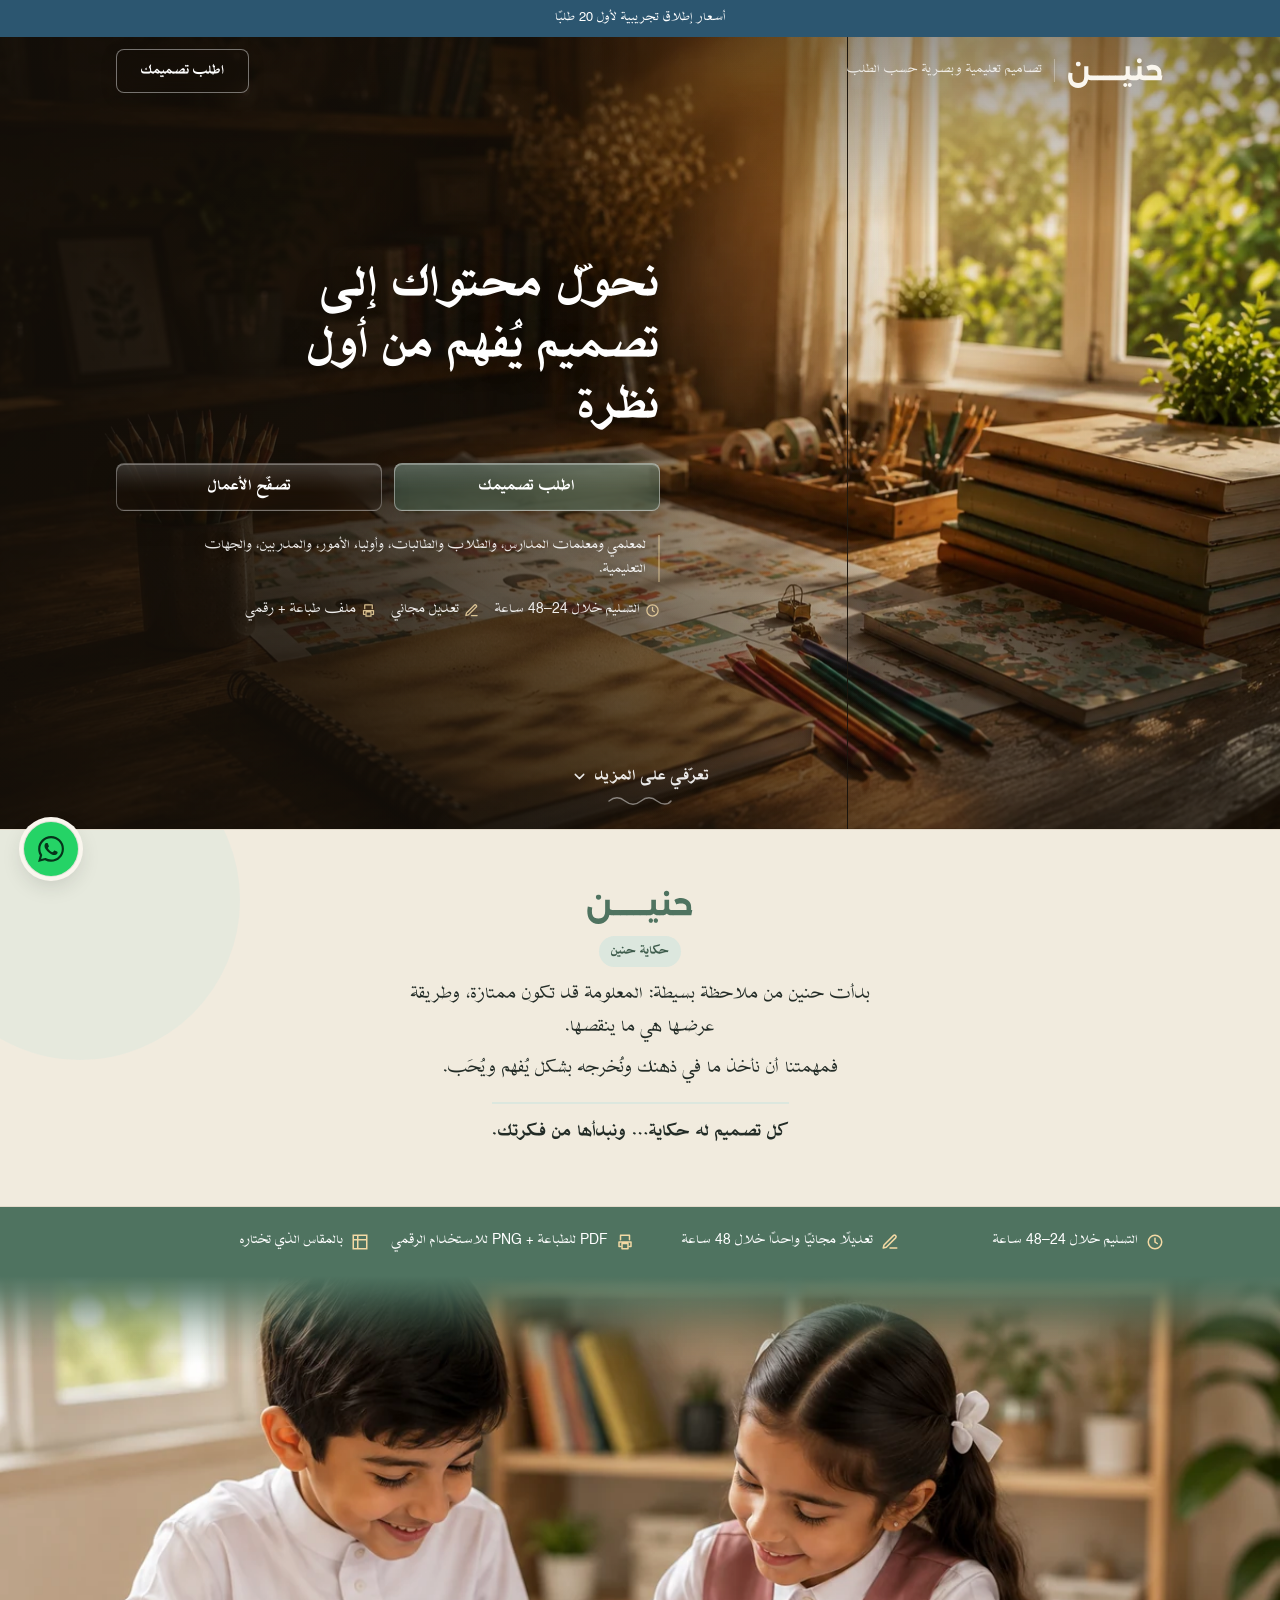
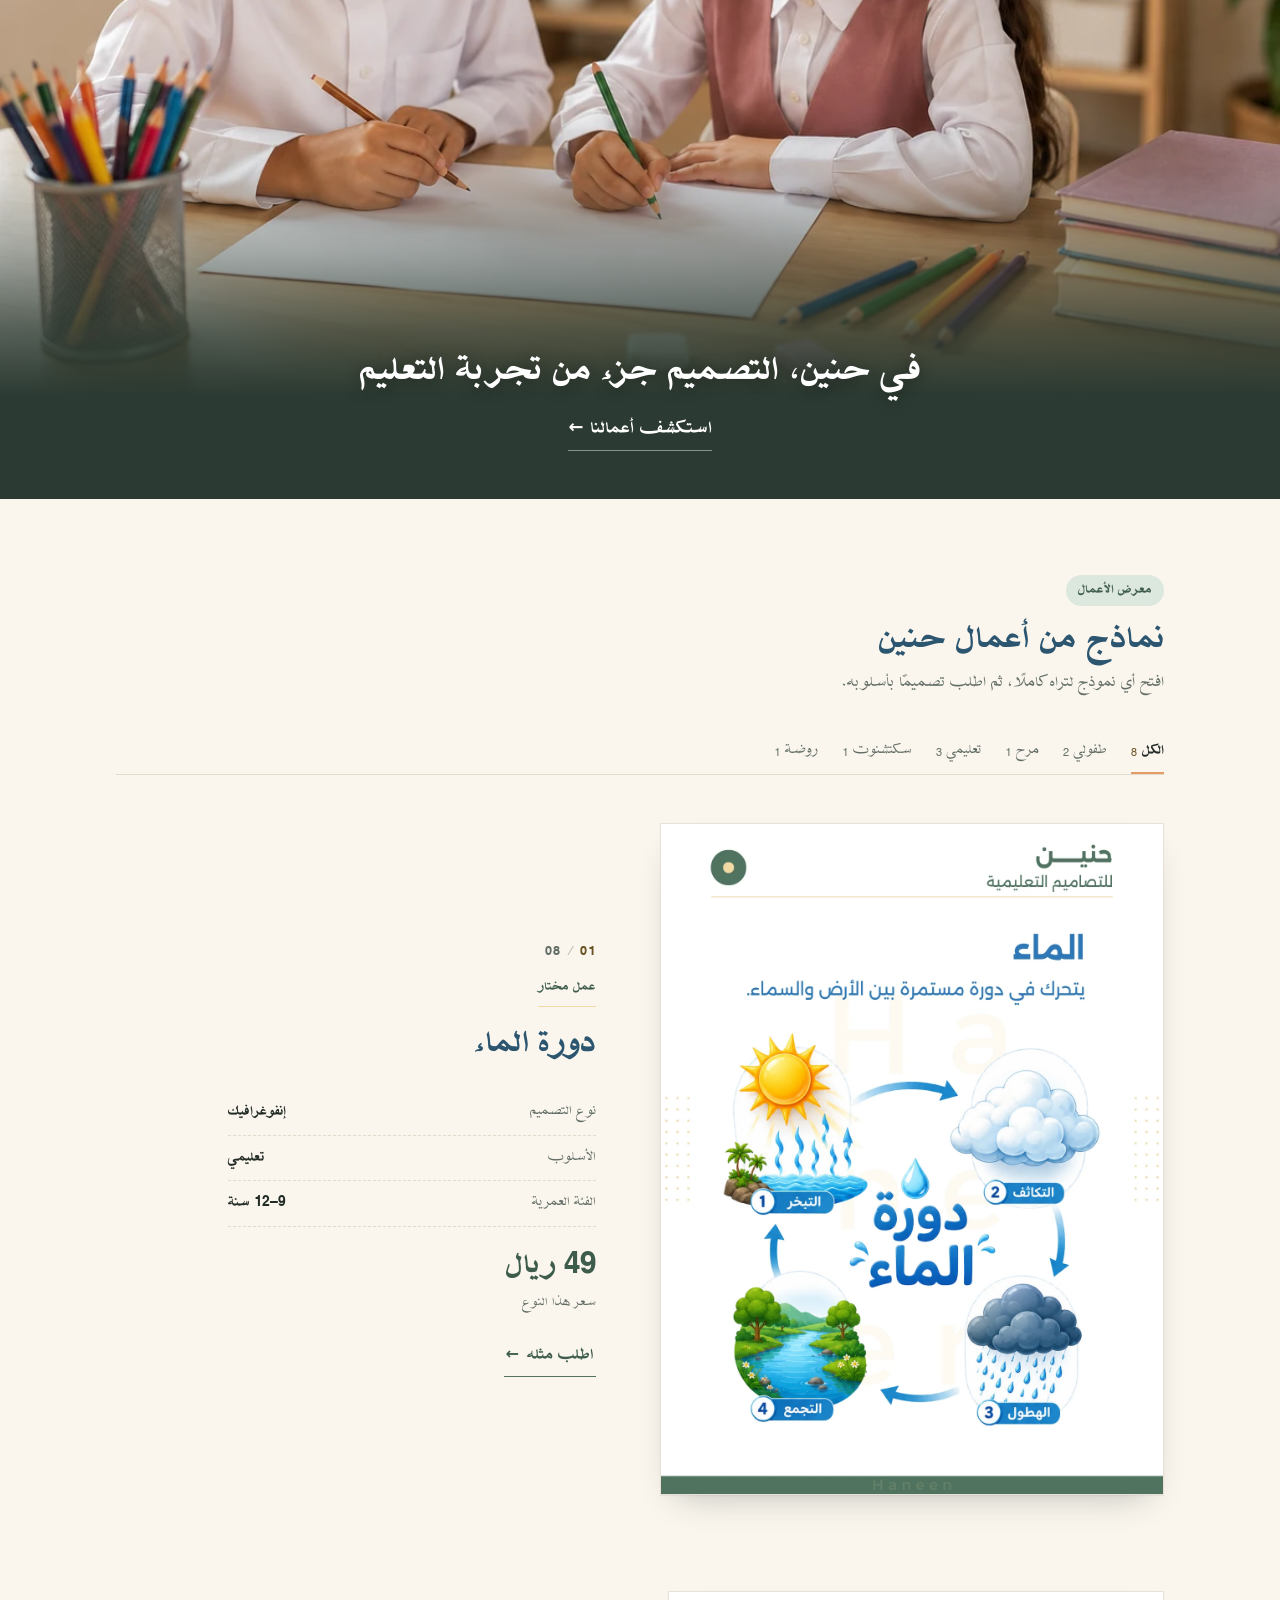
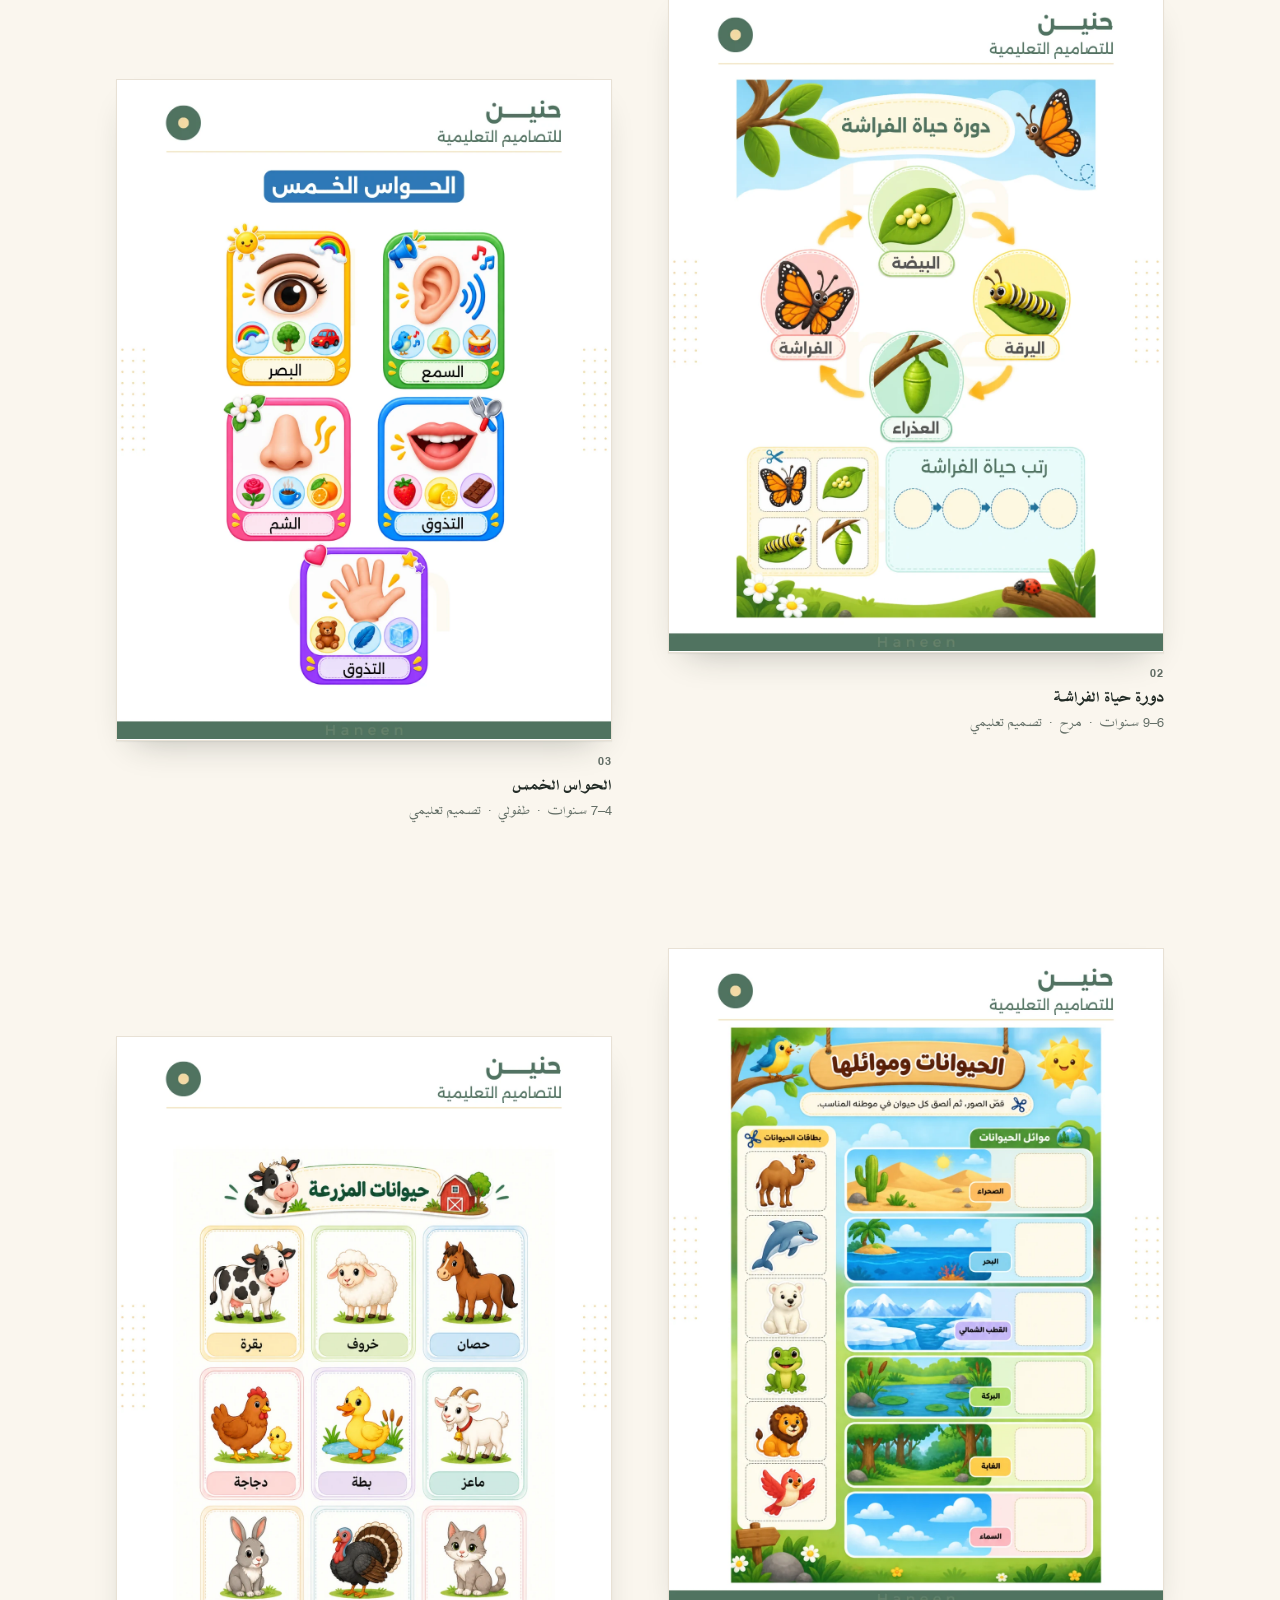
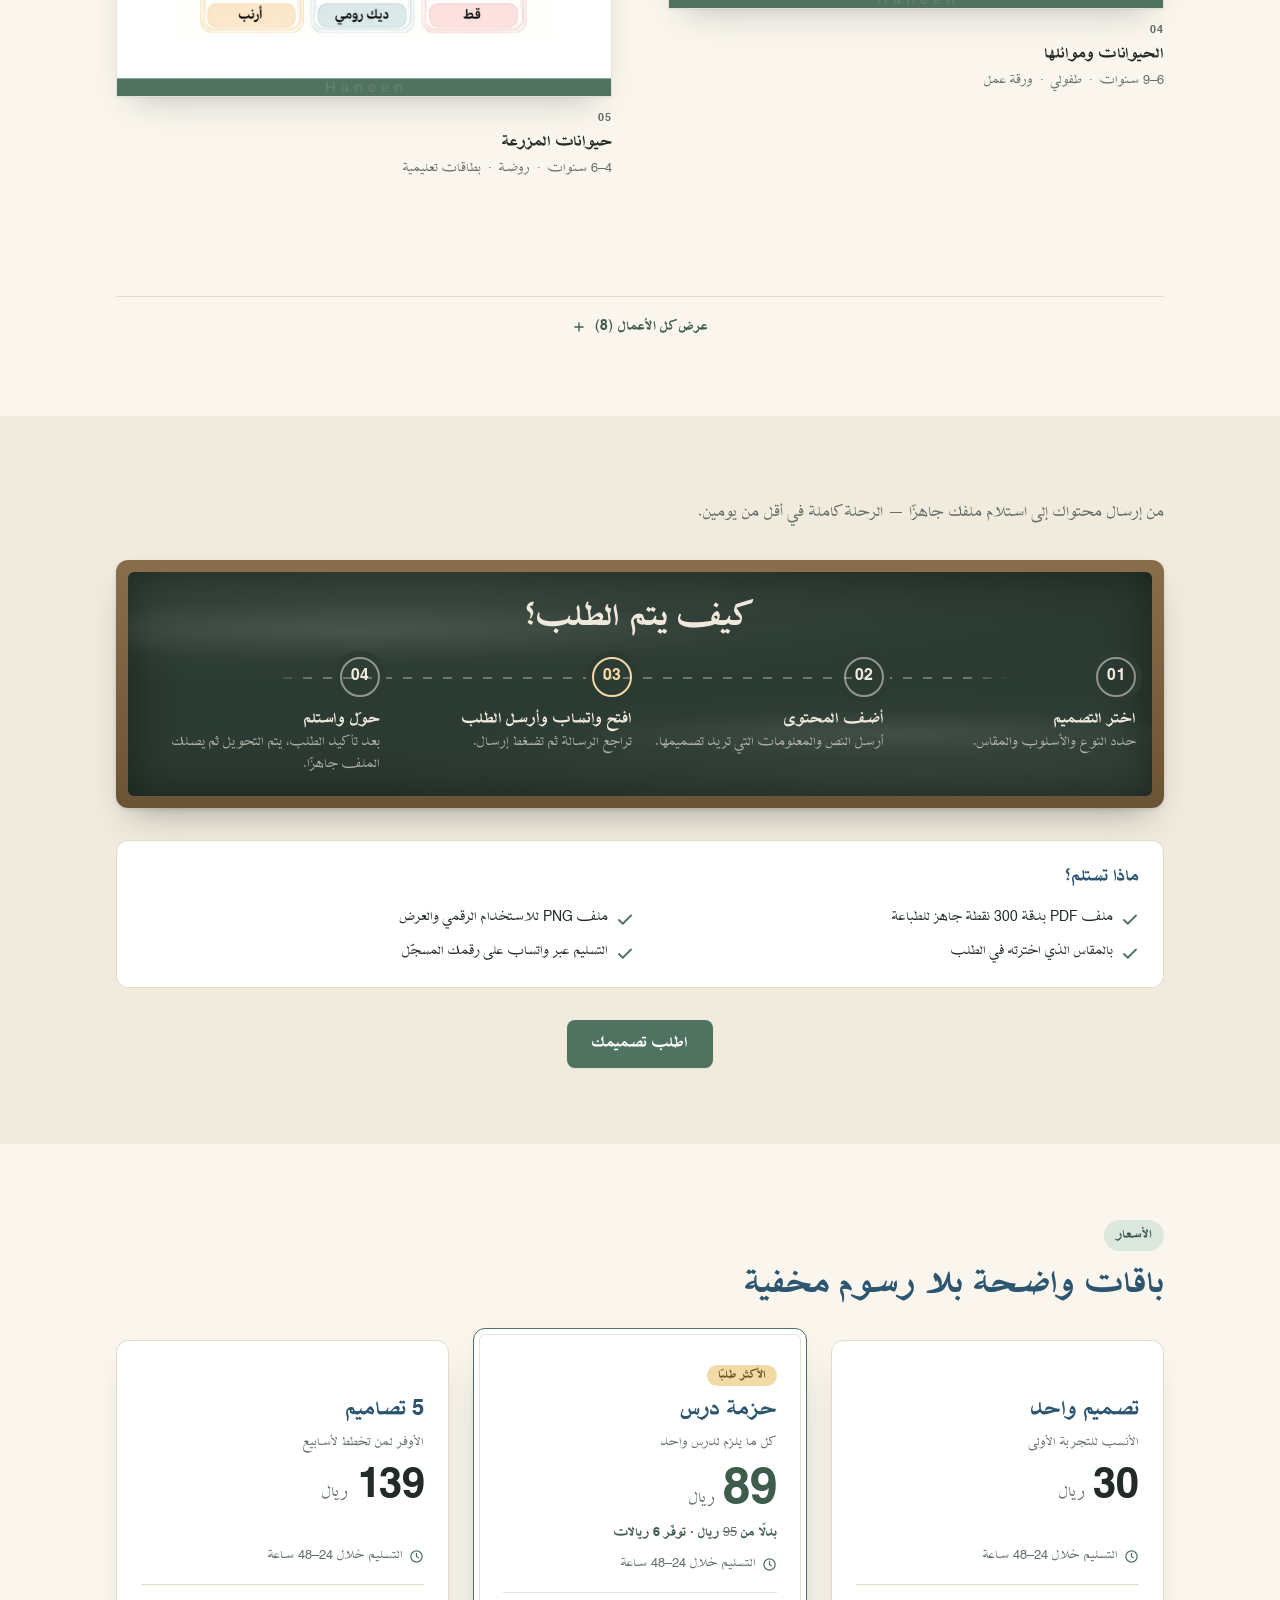
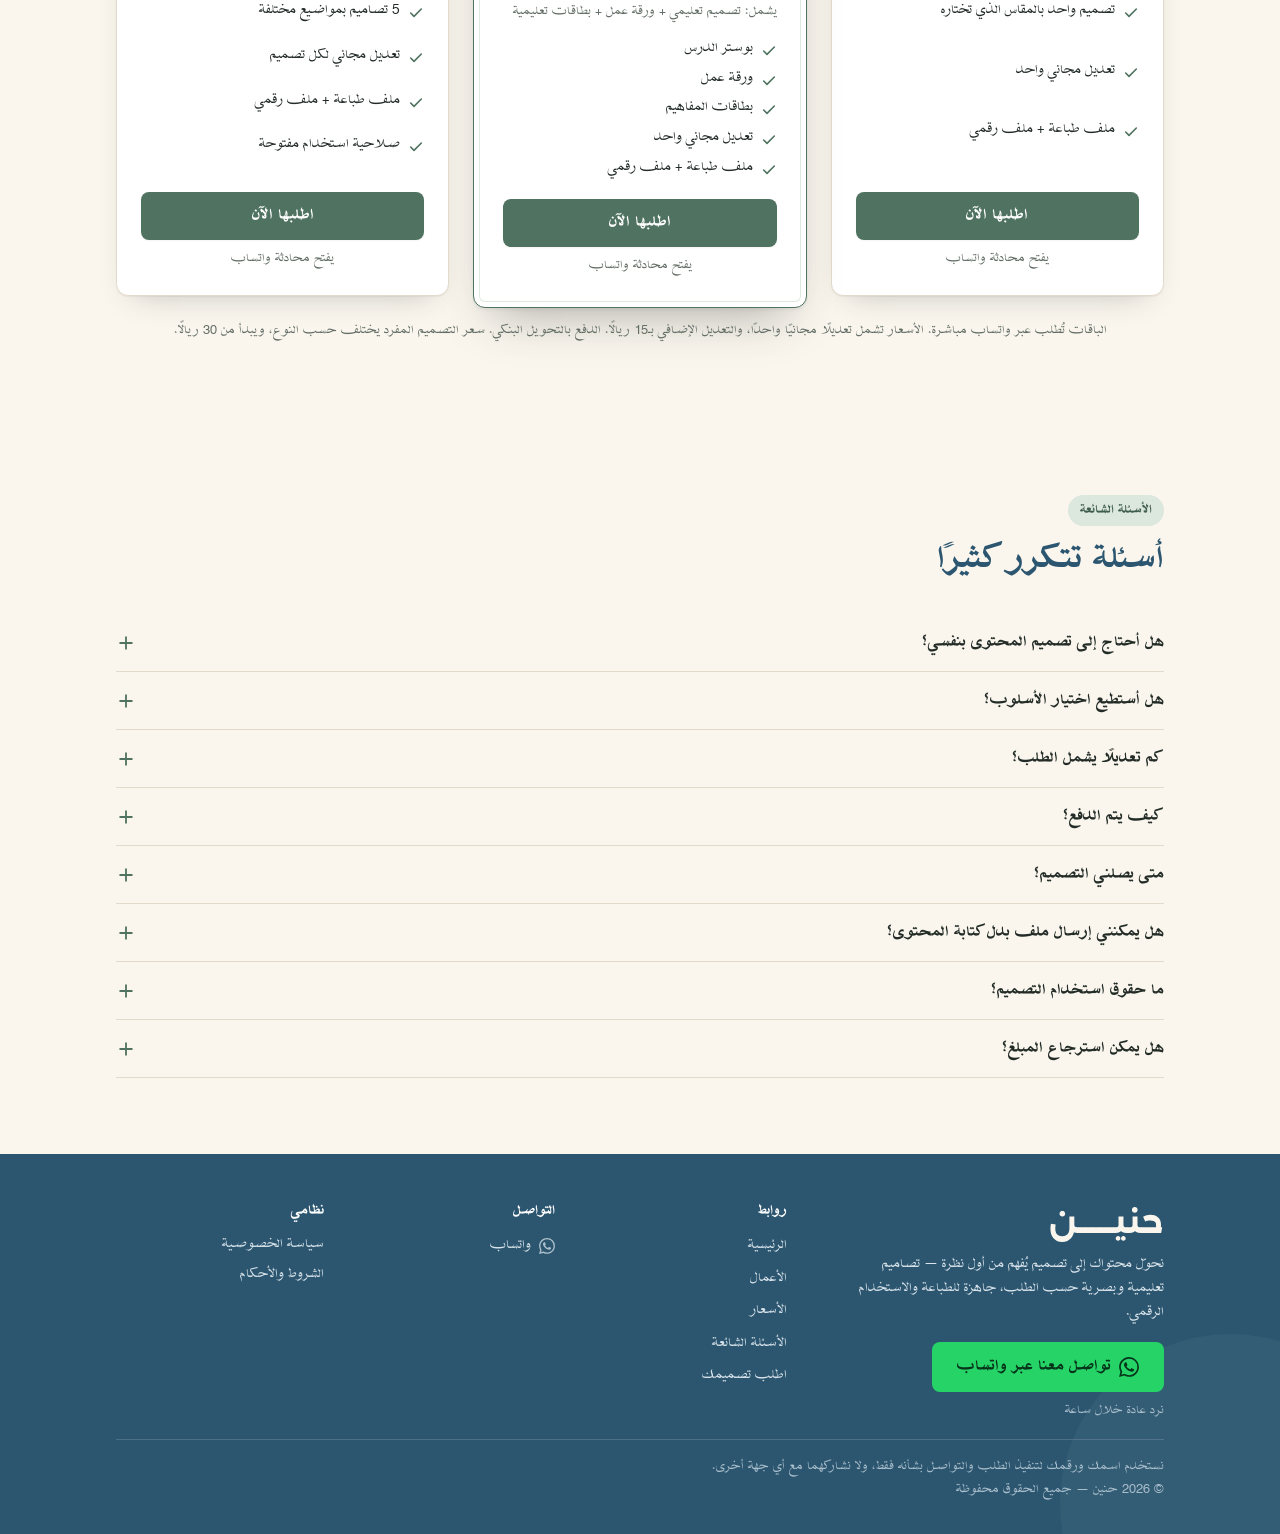
==== commit f9d5952d: "قسم «كيف يتم الطلب؟» وحده، وتحقق مبكر من رقم الجوال السعودي - حذف «كيف نقسّم العمل؟» ولافتة «كيف تعم" ====
--- a/index.html
+++ b/index.html
@@ -19,19 +19,19 @@
 <meta property="og:url" content="https://lidarconslt-bit.github.io/haneen-store/">
 <meta property="og:title" content="حنين – تصاميم تعليمية وبصرية حسب الطلب">
 <meta property="og:description" content="حوّلي محتواك التعليمي إلى تصميم جميل وجاهز للاستخدام. اختاري النوع والأسلوب وأرسلي طلبك.">
-<meta property="og:image" content="https://lidarconslt-bit.github.io/haneen-store/assets/img/hero.webp">
-<meta property="og:image:type" content="image/webp">
-<meta property="og:image:width" content="1536">
-<meta property="og:image:height" content="1024">
-<meta property="og:image:alt" content="حنين – تصاميم تعليمية وبصرية حسب الطلب">
+<meta property="og:image" content="https://lidarconslt-bit.github.io/haneen-store/assets/img/og-learning-moment.jpg">
+<meta property="og:image:type" content="image/jpeg">
+<meta property="og:image:width" content="1200">
+<meta property="og:image:height" content="630">
+<meta property="og:image:alt" content="طفلان يرسمان معًا على ورقة واحدة إلى طاولة دراسة">
 <meta name="twitter:card" content="summary_large_image">
 <meta name="twitter:title" content="حنين – تصاميم تعليمية وبصرية حسب الطلب">
 <meta name="twitter:description" content="حوّلي محتواك التعليمي إلى تصميم جميل وجاهز للاستخدام. اختاري النوع والأسلوب وأرسلي طلبك.">
-<meta name="twitter:image" content="https://lidarconslt-bit.github.io/haneen-store/assets/img/hero.webp">
+<meta name="twitter:image" content="https://lidarconslt-bit.github.io/haneen-store/assets/img/og-learning-moment.jpg">
 <!-- الخط مستضاف ذاتيًا: XB Shafigh بوزنيه الحقيقيين — لا اعتماد على خطوط خارجية -->
 <link rel="preload" href="assets/fonts/XBShafigh-Regular.woff2" as="font" type="font/woff2" crossorigin>
 <link rel="preload" href="assets/fonts/XBShafigh-Bold.woff2" as="font" type="font/woff2" crossorigin>
-<link rel="stylesheet" href="assets/css/style.css?v=44">
+<link rel="stylesheet" href="assets/css/style.css?v=49">
 </head>
 <body id="top">
 
@@ -175,18 +175,12 @@
   <section class="section section--alt" id="how">
     <div class="wrap">
       <div class="section__head" data-reveal>
-        <span class="eyebrow">كيف تعمل الخدمة؟</span>
         <p>من إرسال محتواك إلى استلام ملفك جاهزًا — الرحلة كاملة في أقل من يومين.</p>
-      </div>
-
-      <div class="howblock" data-reveal="soft">
-        <h3 class="howblock__title">كيف نقسّم العمل؟</h3>
-        <ol class="flow" id="idea-list"></ol>
       </div>
 
       <div class="boardwrap" data-reveal="soft">
         <div class="board">
-          <h2 class="steps__title">أربع خطوات فقط</h2>
+          <h2 class="steps__title">كيف يتم الطلب؟</h2>
           <div class="steps" id="steps-grid"></div>
         </div>
       </div>
@@ -314,7 +308,13 @@
             <label for="f-content">المحتوى
               <span class="field__hint">يمكن لصق المحتوى هنا، أو كتابة «سأرسله عبر واتساب» وإرساله لاحقًا مع رقم الطلب.</span>
             </label>
-            <textarea id="f-content" name="content" placeholder="النقاط أو النص المطلوب ظهوره في التصميم…" maxlength="4000"></textarea>
+            <textarea id="f-content" name="content" placeholder="النقاط أو النص المطلوب ظهوره في التصميم…" maxlength="4000" aria-describedby="content-count"></textarea>
+            <!-- حدّ تجاري 100 كلمة — منفصل عن حدّ طول رابط واتساب التقني في app.js -->
+            <p class="wordcount" id="content-count">
+              <span class="wordcount__n"><span class="num" id="content-count-n">0 / 100</span> كلمة</span>
+              <span class="wordcount__msg" id="content-count-msg" role="status"></span>
+            </p>
+            <p class="error-msg"><svg viewBox="0 0 24 24" aria-hidden="true"><use href="#i-alert"/></svg>المحتوى يتجاوز 100 كلمة — اختصره للمتابعة</p>
           </div>
           <div class="field">
             <label for="f-reference">رابط مرجعي
@@ -342,8 +342,8 @@
             <label for="f-phone">رقم الجوال / واتساب <span class="req">*</span>
               <span class="field__hint">سيصلك التصميم على هذا الرقم.</span>
             </label>
-            <input type="tel" id="f-phone" name="phone" placeholder="05XXXXXXXX" inputmode="numeric" maxlength="15" autocomplete="tel">
-            <p class="error-msg"><svg viewBox="0 0 24 24" aria-hidden="true"><use href="#i-alert"/></svg>اكتب رقم جوال سعودي صحيح (يبدأ بـ 05)</p>
+            <input type="tel" id="f-phone" name="phone" placeholder="05XXXXXXXX" inputmode="numeric" maxlength="20" autocomplete="tel">
+            <p class="error-msg"><svg viewBox="0 0 24 24" aria-hidden="true"><use href="#i-alert"/></svg>أدخل رقم جوال سعودي صحيح، مثل 05XXXXXXXX</p>
           </div>
           <input type="text" id="f-website" name="website" tabindex="-1" autocomplete="off" aria-hidden="true"
                  class="sr-only">
@@ -375,7 +375,10 @@
         <div class="form-nav">
           <button type="button" class="btn btn--secondary" id="btn-prev" style="display:none">السابق</button>
           <button type="button" class="btn btn--primary" id="btn-next">التالي</button>
-          <button type="submit" class="btn btn--primary" id="btn-submit" style="display:none">إرسال الطلب</button>
+          <button type="submit" class="btn btn--whatsapp" id="btn-submit" style="display:none">
+            <svg width="20" height="20" viewBox="0 0 24 24" aria-hidden="true"><use href="#i-wa"/></svg>
+            فتح واتساب وإرسال الطلب
+          </button>
         </div>
       </form>
 
@@ -404,10 +407,11 @@
           <p style="font-size:var(--fs-xs);color:var(--color-text-muted);margin-top:var(--sp-3)" id="pay-instructions"></p>
         </div>
 
-        <a class="btn btn--whatsapp btn--block" id="btn-wa" href="#" style="margin-bottom:var(--sp-3)">
+        <a class="btn btn--whatsapp btn--block" id="btn-wa" href="#" target="_blank" rel="noopener" style="margin-bottom:var(--sp-3)">
           <svg width="20" height="20" viewBox="0 0 24 24" aria-hidden="true"><use href="#i-wa"/></svg>
-          إرسال الطلب عبر واتساب
+          فتح واتساب وإرسال الطلب
         </a>
+        <button type="button" class="btn btn--secondary btn--block" id="btn-edit-order" style="margin-bottom:var(--sp-3)">تعديل الطلب</button>
         <button type="button" class="btn btn--secondary btn--block" id="btn-new">طلب جديد</button>
 
         <p style="font-size:var(--fs-xs);color:var(--color-text-muted);margin-top:var(--sp-4);text-align:center" id="content-disclaimer"></p>
@@ -512,6 +516,6 @@
   <a href="#order" class="btn btn--primary btn--block">اطلب تصميمك</a>
 </div>
 
-<script src="assets/js/app.js?v=43"></script>
+<script src="assets/js/app.js?v=48"></script>
 </body>
 </html>
--- a/assets/css/style.css
+++ b/assets/css/style.css
@@ -149,9 +149,13 @@
 }
 
 .wrap { width: 100%; max-width: var(--wrap); margin-inline: auto; padding-inline: var(--sp-4); }
+/* !important لأن قاعدة الحقول (input[type="text"]) أعلى تحديدًا من الصنف، فكانت تمنح
+   مصيدة السبام عرض 100% وارتفاع 48px وهي مطلقة الموضع — فتفيض 32px يسارًا وتُزيح
+   الصفحة أفقيًا على الجوال عند الخطوة الثالثة */
 .sr-only {
-  position: absolute; width: 1px; height: 1px; padding: 0; margin: -1px;
-  overflow: hidden; clip: rect(0 0 0 0); white-space: nowrap; border: 0;
+  position: absolute !important; width: 1px !important; height: 1px !important;
+  min-height: 0 !important; padding: 0 !important; margin: -1px !important;
+  overflow: hidden !important; clip: rect(0 0 0 0) !important; white-space: nowrap !important; border: 0 !important;
 }
 :focus-visible { outline: 3px solid var(--color-primary); outline-offset: 2px; border-radius: 4px; }
 
@@ -426,26 +430,6 @@
     rgba(79, 115, 96, 0)    100%);
 }
 
-/* ============ مسار العمل — الخطوات الثلاث ============
-   بديل الأيقونات الدائرية: رقم كبير دافئ يليه خطّ شعري يمتد ويتلاشى.
-   على سطح المكتب تقع الخطوط الثلاثة على ارتفاع واحد فتُقرأ خطًا متصلًا
-   يمرّ بالخطوات — مسار بلا رسوم ولا زخرفة، من مفردات الورق نفسها. */
-.flow { display: grid; gap: var(--sp-5); margin: 0; padding: 0; list-style: none; }
-.flow__step { min-width: 0; }
-.flow__rail { display: flex; align-items: center; gap: var(--sp-3); margin-bottom: 10px; }
-.flow__n {
-  flex: none; font-size: 1.625rem; font-weight: 700; line-height: 1;
-  color: var(--color-accent);
-}
-/* التلاشي فيزيائي (to left) لأن الخط يبدأ بعد الرقم يمينًا ويمتد يسارًا */
-.flow__line {
-  flex: 1 1 auto; min-width: 20px; height: 1px; display: block;
-  background: linear-gradient(to left,
-    var(--color-border) 0, var(--color-border) 58%, transparent 100%);
-}
-.flow__title { font-size: var(--fs-md); margin-bottom: 4px; }
-.flow__text { font-size: var(--fs-sm); color: var(--color-text-muted); line-height: 1.65; }
-
 /* ============ المعرض ============
    أعمال حنين أوراق مطبوعة معروضة على سطح كريمي — لا بطاقات متجر.
    وكل عمل لوحة كاملة بهوامشها وترويستها وشريطها السفلي، فلا يُقصّ أبدًا:
@@ -866,21 +850,11 @@
   body.in-order .wa-fab { opacity: 0; transform: scale(.92); pointer-events: none; }
 }
 
-/* «كيف نقسّم العمل؟» — كتلة مستقلة قبل الخطوات، لا جزء منها */
-.howblock {
-  margin-bottom: var(--sp-7); padding-bottom: var(--sp-6);
-  border-bottom: 1px solid var(--color-border);
-}
-.howblock__title {
-  font-size: var(--fs-md); color: var(--color-secondary);
-  margin-bottom: var(--sp-4);
-}
-/* «أربع خطوات فقط» انتقل ليجاور الخطوات مباشرة، فلا يُحسب معه
-   ما قبله من عناصر. المسافة أوسع أعلاه لتأكيد أنه بداية كتلة جديدة. */
-.steps__title { margin-bottom: var(--sp-5); }
+/* «كيف يتم الطلب؟» — القسم الوحيد الذي يشرح طريقة الطلب، فالعنوان قريب من خطواته */
+.steps__title { margin-bottom: var(--sp-4); }
 
 /* ============ الخطوات ============ */
-.steps { display: grid; gap: var(--sp-5); counter-reset: s; position: relative; }
+.steps { display: grid; gap: var(--sp-4); counter-reset: s; position: relative; }
 .step { display: flex; gap: var(--sp-3); align-items: flex-start; }
 .step__n {
   width: 40px; height: 40px; flex: none; border-radius: 50%;
@@ -891,8 +865,8 @@
 .step p { font-size: var(--fs-sm); color: var(--color-text-muted); line-height: 1.6; }
 
 /* ============ السبورة ============
-   المشهد الغني الوحيد في القسم: الخطوات الأربع وحدها.
-   النقاط الثلاث و«ماذا تستلم؟» يبقيان على الورق كما هما. */
+   المشهد الغني الوحيد في القسم: خطوات الطلب الأربع وحدها.
+   «ماذا تستلم؟» يبقى على الورق كما هو. الحشو مضغوط على قدر المحتوى. */
 .boardwrap {
   margin-bottom: var(--sp-6);
   padding: 12px;
@@ -902,7 +876,7 @@
 }
 .board {
   position: relative; overflow: hidden; border-radius: 6px;
-  padding: var(--sp-6) var(--sp-4) var(--sp-5);
+  padding: var(--sp-5) var(--sp-4) 20px;
   background:
     radial-gradient(120% 80% at 28% 8%, rgba(255,255,255,.07), transparent 55%),
     radial-gradient(90% 70% at 78% 92%, rgba(255,255,255,.05), transparent 60%),
@@ -924,7 +898,7 @@
   background: transparent; color: var(--color-chalk);
   border: 2px solid rgba(239,233,219,.52);
 }
-/* خطوة الدفع هي التي تتوقف عندها المعلمة فعلًا */
+/* إرسال الطلب داخل واتساب هو الخطوة التي يتوقف عليها وصول الطلب فعلًا */
 .board .step:nth-child(3) .step__n {
   border-color: var(--color-accent-light); color: var(--color-accent-light);
 }
@@ -995,6 +969,15 @@
   display: block; font-size: var(--fs-sm); font-weight: 600; margin-bottom: var(--sp-2);
 }
 .field__hint { font-size: var(--fs-xs); color: var(--color-text-muted); font-weight: 400; margin-top: 2px; }
+/* عدّاد كلمات المحتوى: الرقم في طرف السطر، ورسالة الحد تحته عند الحاجة */
+.wordcount {
+  display: flex; flex-wrap: wrap; justify-content: flex-end; gap: 2px var(--sp-2);
+  margin-top: 6px; font-size: var(--fs-xs); line-height: 1.6; color: var(--color-text-muted);
+}
+.wordcount__msg { flex-basis: 100%; text-align: start; }
+.wordcount__msg:empty { display: none; }
+.wordcount.is-full { color: var(--color-accent-ink); }
+.wordcount.is-error { color: var(--color-danger); font-weight: 600; }
 .req { color: var(--color-danger); }
 
 input[type="text"], input[type="tel"], select, textarea {
@@ -1136,13 +1119,12 @@
 .total__breakdown b { font-weight: 500; color: var(--color-text); }
 .form-nav { display: flex; gap: var(--sp-2); margin-top: var(--sp-4); }
 .form-nav .btn { flex: 1; }
-
-/* فشل الإرسال — مسار خطأ صريح بدل شاشة نجاح كاذبة */
-.sendfail { display: block; }
-.sendfail b { display: block; margin-bottom: 4px; }
-.sendfail p { font-size: var(--fs-xs); line-height: 1.7; }
-.sendfail__acts { display: flex; flex-wrap: wrap; gap: var(--sp-2); margin-top: var(--sp-3); }
-.sendfail__acts .btn { flex: 1 1 160px; }
+/* «إرسال الطلب عبر واتساب» أطول من «التالي»: على الشاشات الضيقة يأخذ سطرًا كاملًا
+   فوق «السابق» بدل أن ينكسر اسمه على سطرين داخل نصف العرض */
+@media (max-width: 479px) {
+  .form-nav { flex-wrap: wrap; }
+  .form-nav #btn-submit { flex-basis: 100%; order: -1; }
+}
 
 /* حالة الطلب في شاشة النجاح */
 #success-state:empty { display: none; }
@@ -1423,8 +1405,6 @@
   .header__cta { padding-inline: 24px; }
   .logo__img { height: 34px; }
   .footer__logo { height: 40px; }
-  .flow { grid-template-columns: repeat(3, 1fr); gap: var(--sp-6); }
-  .flow__n { font-size: 2rem; }
   .story__mark { height: 38px; }
   .story__inner { padding-block: 56px; }
   .story p { font-size: var(--fs-lg); }
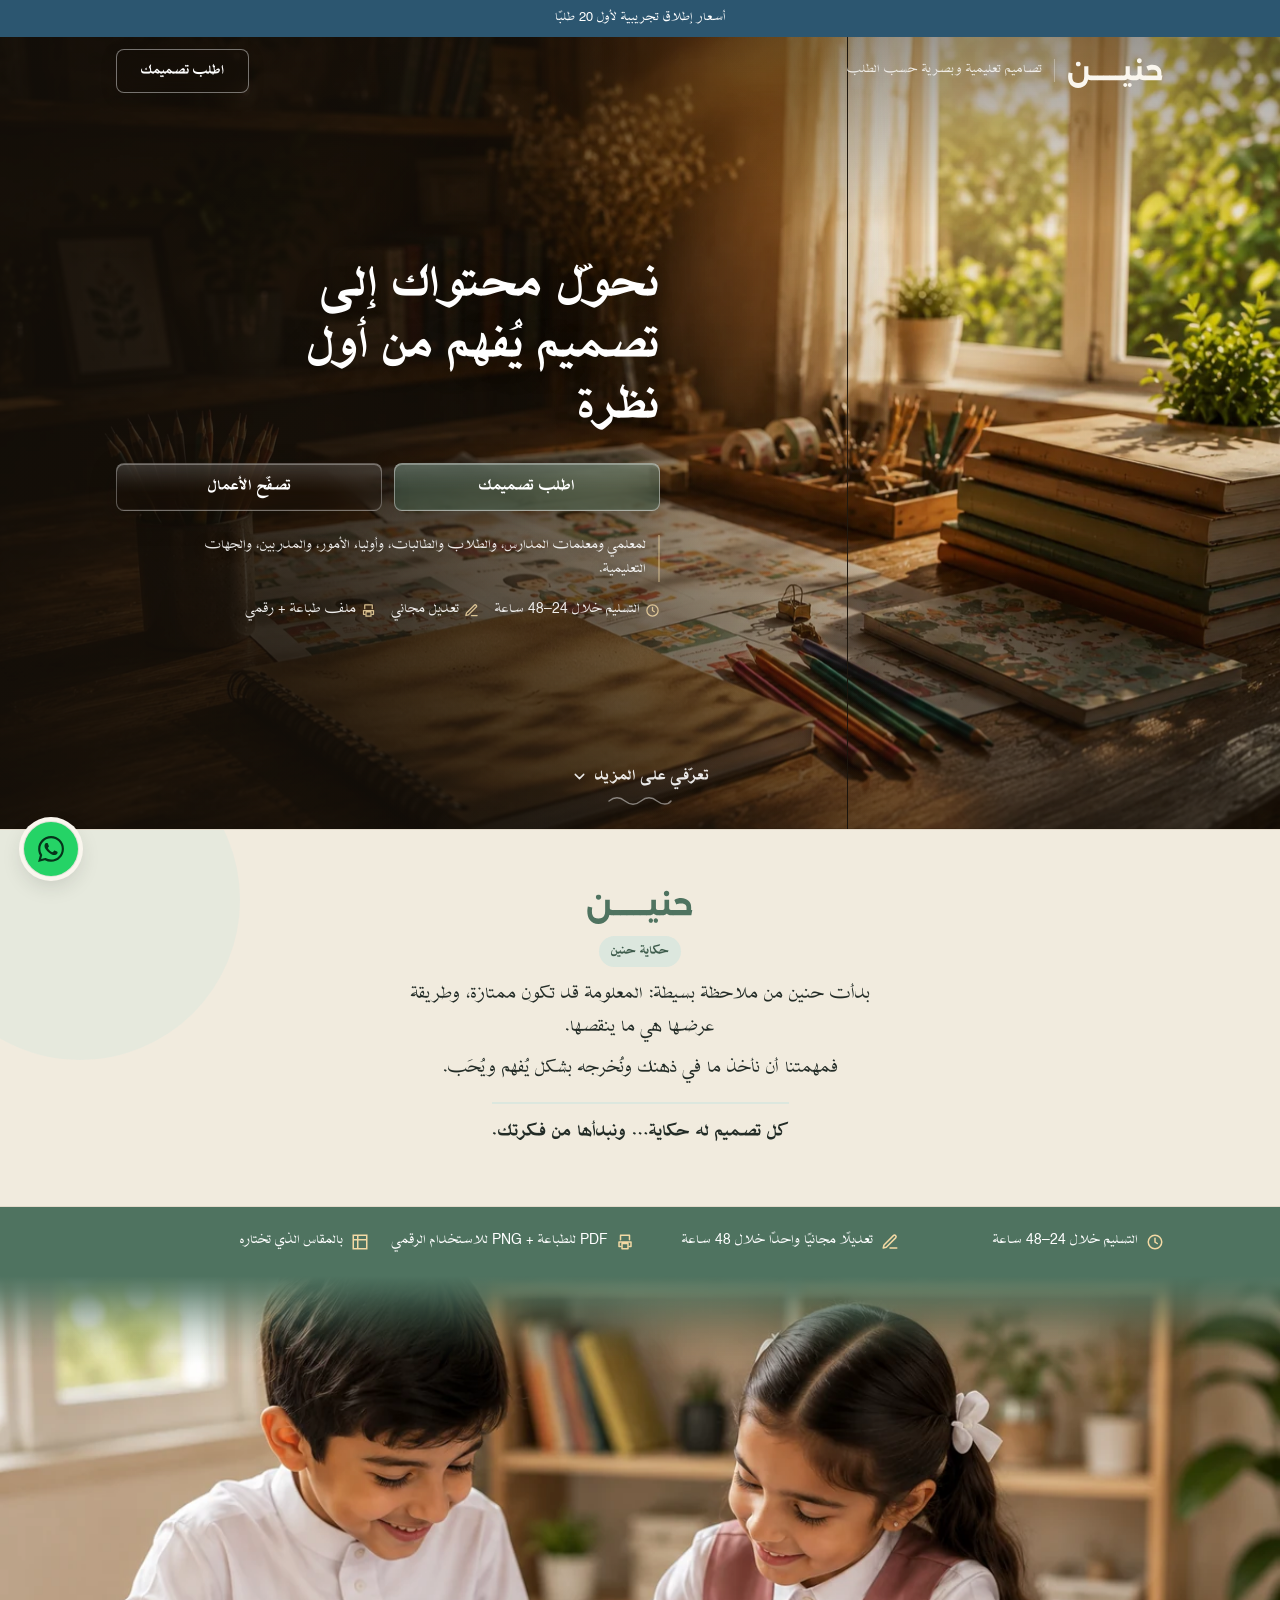
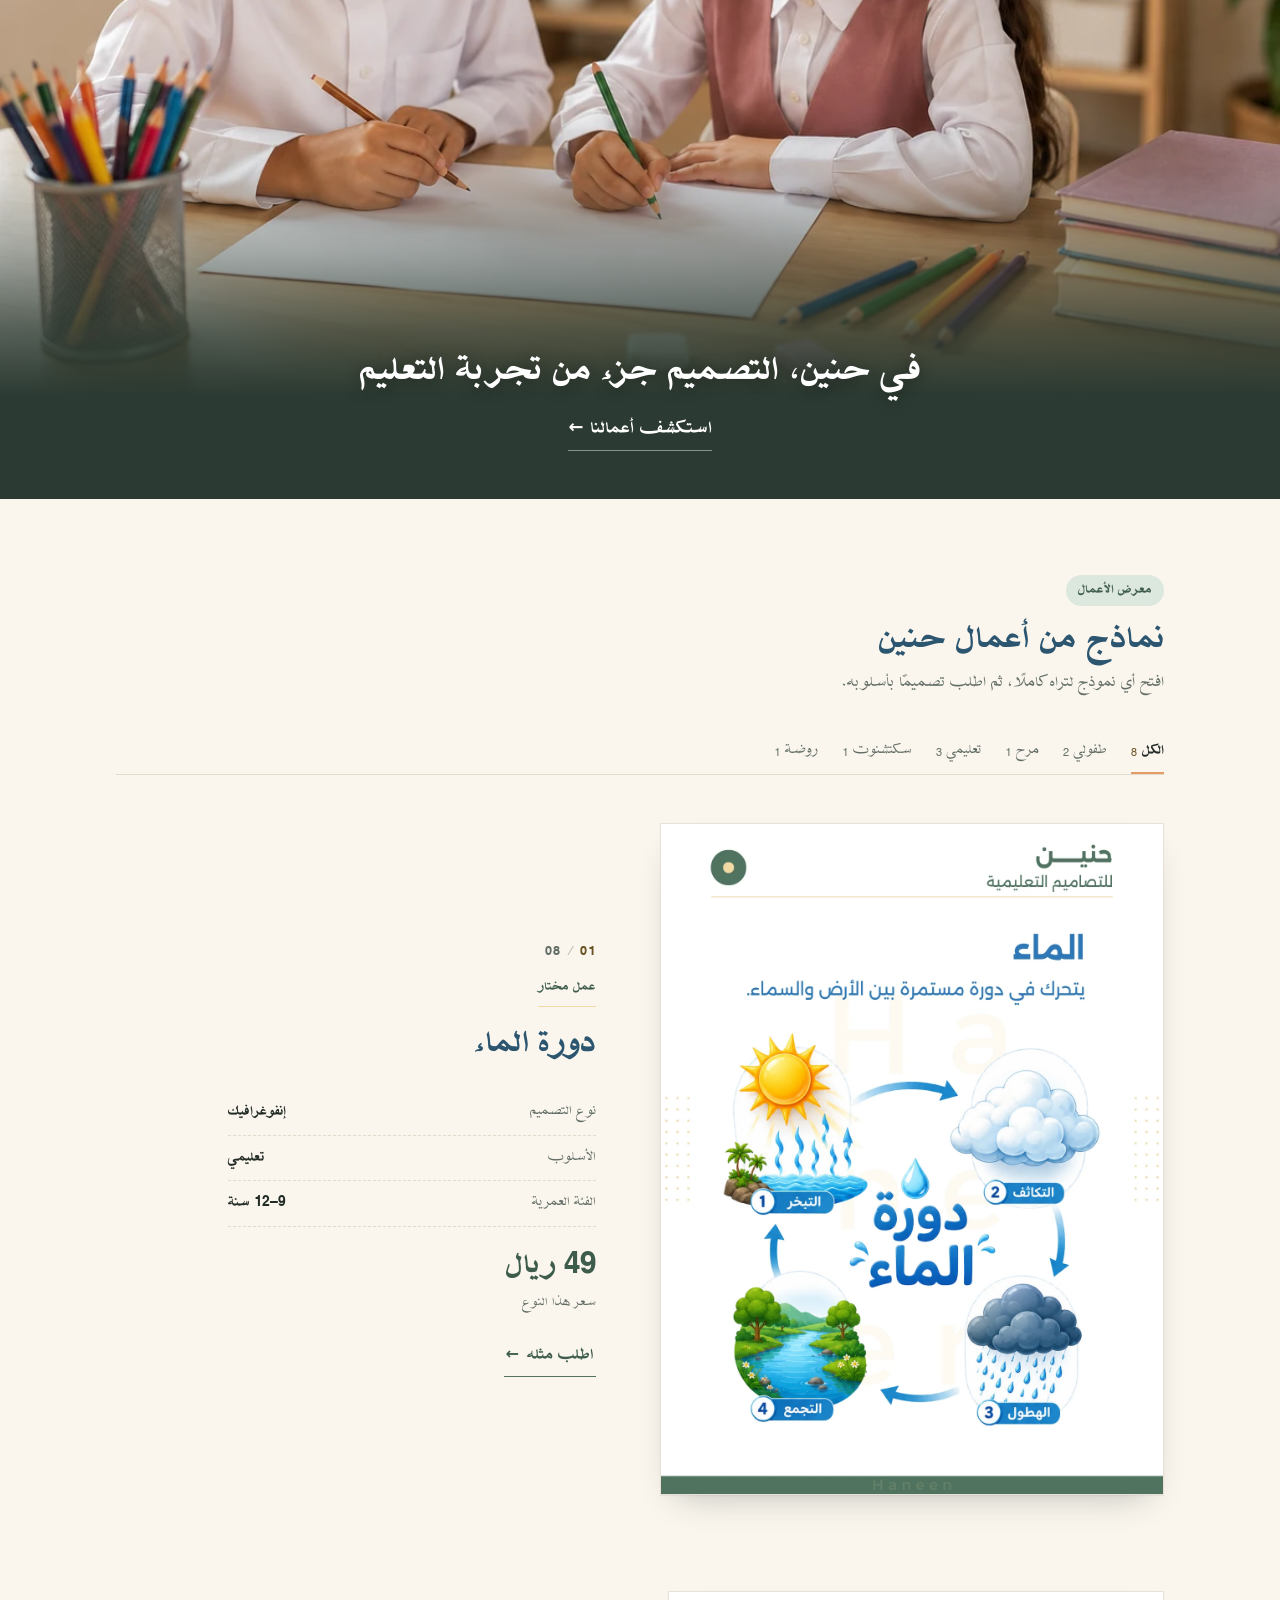
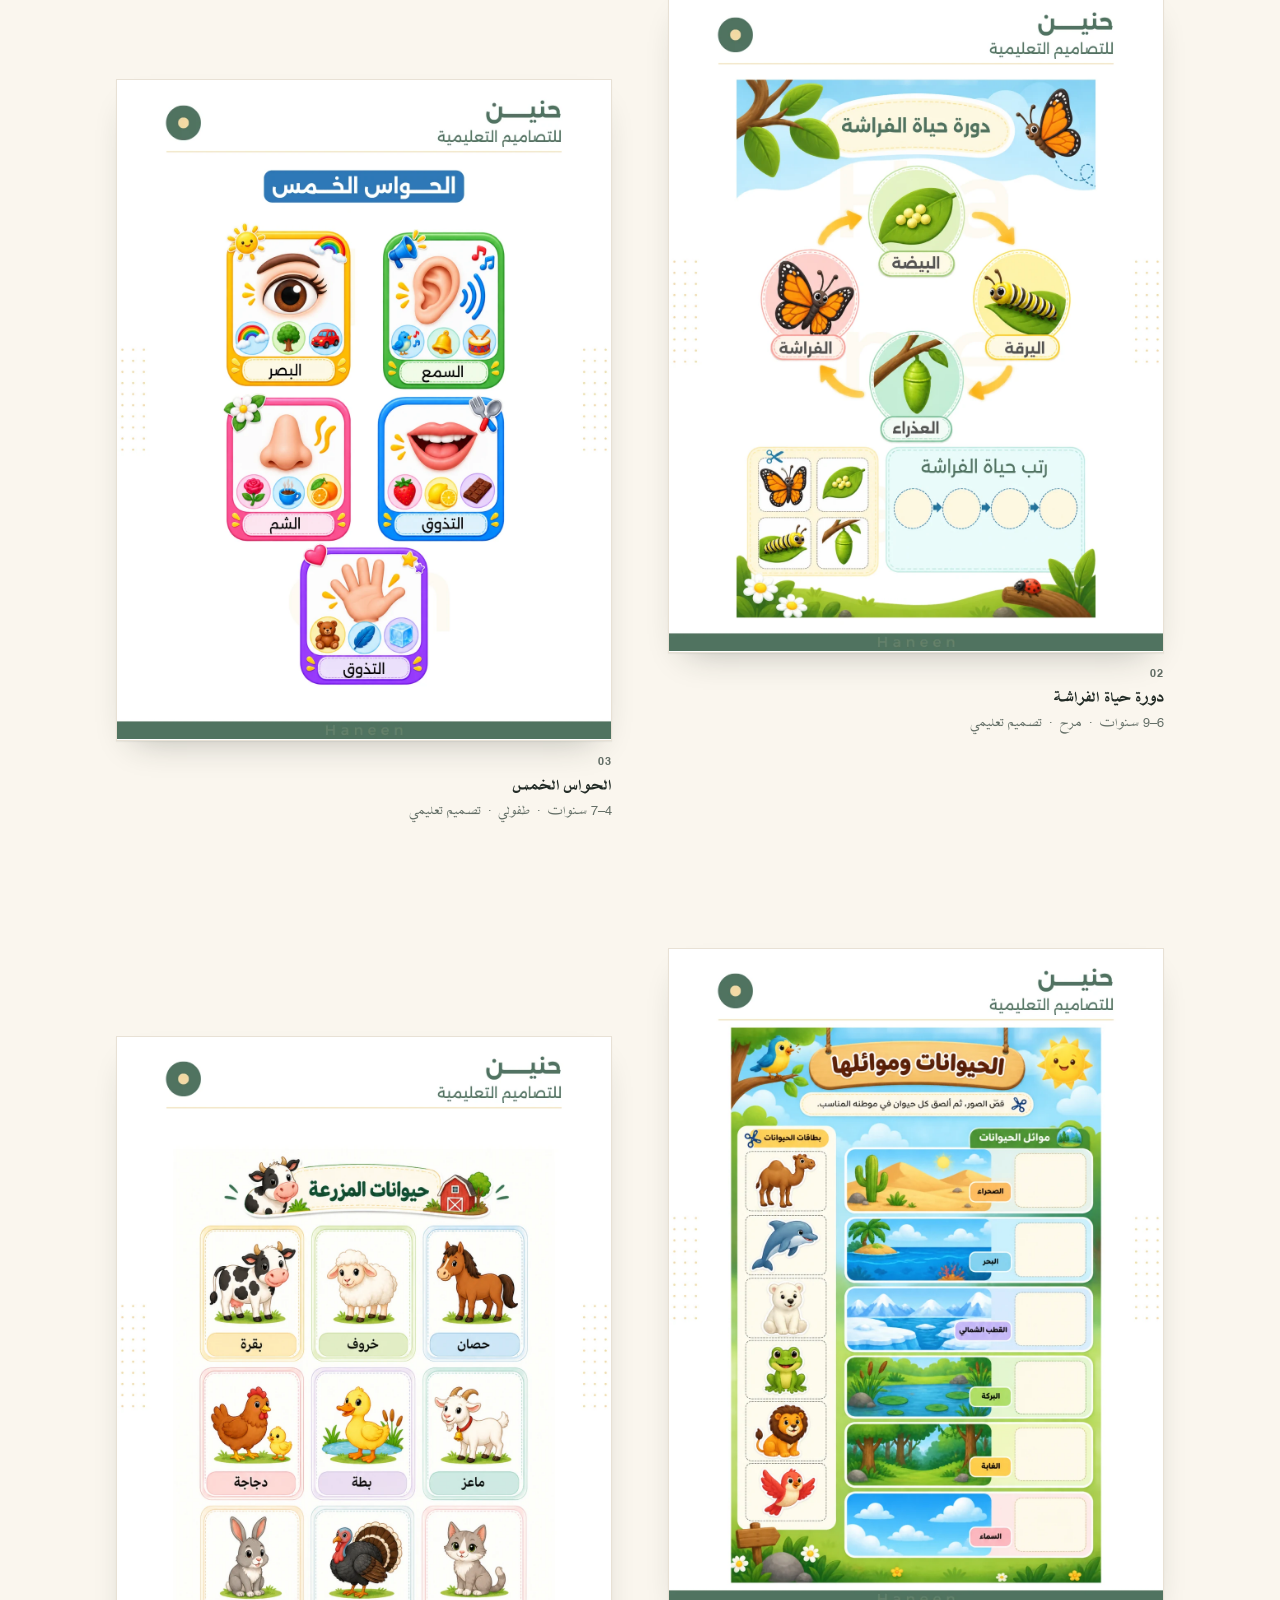
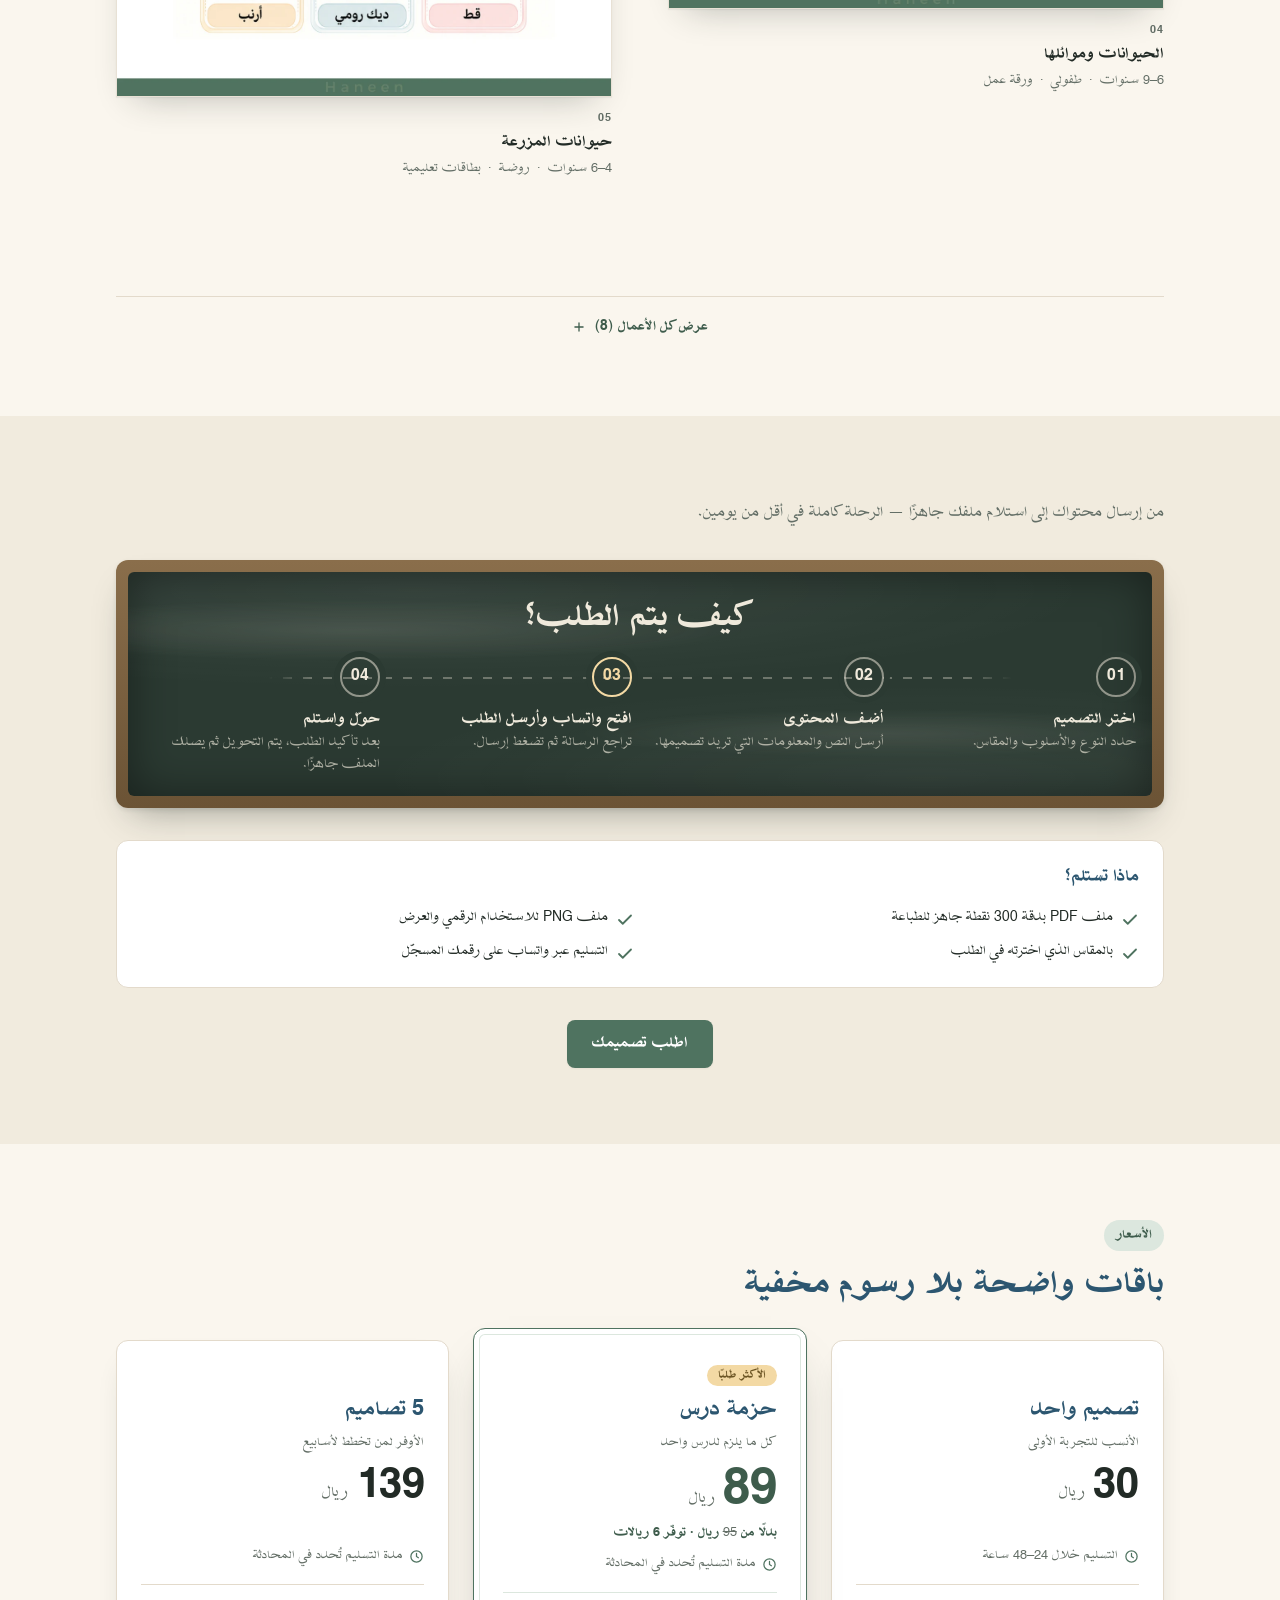
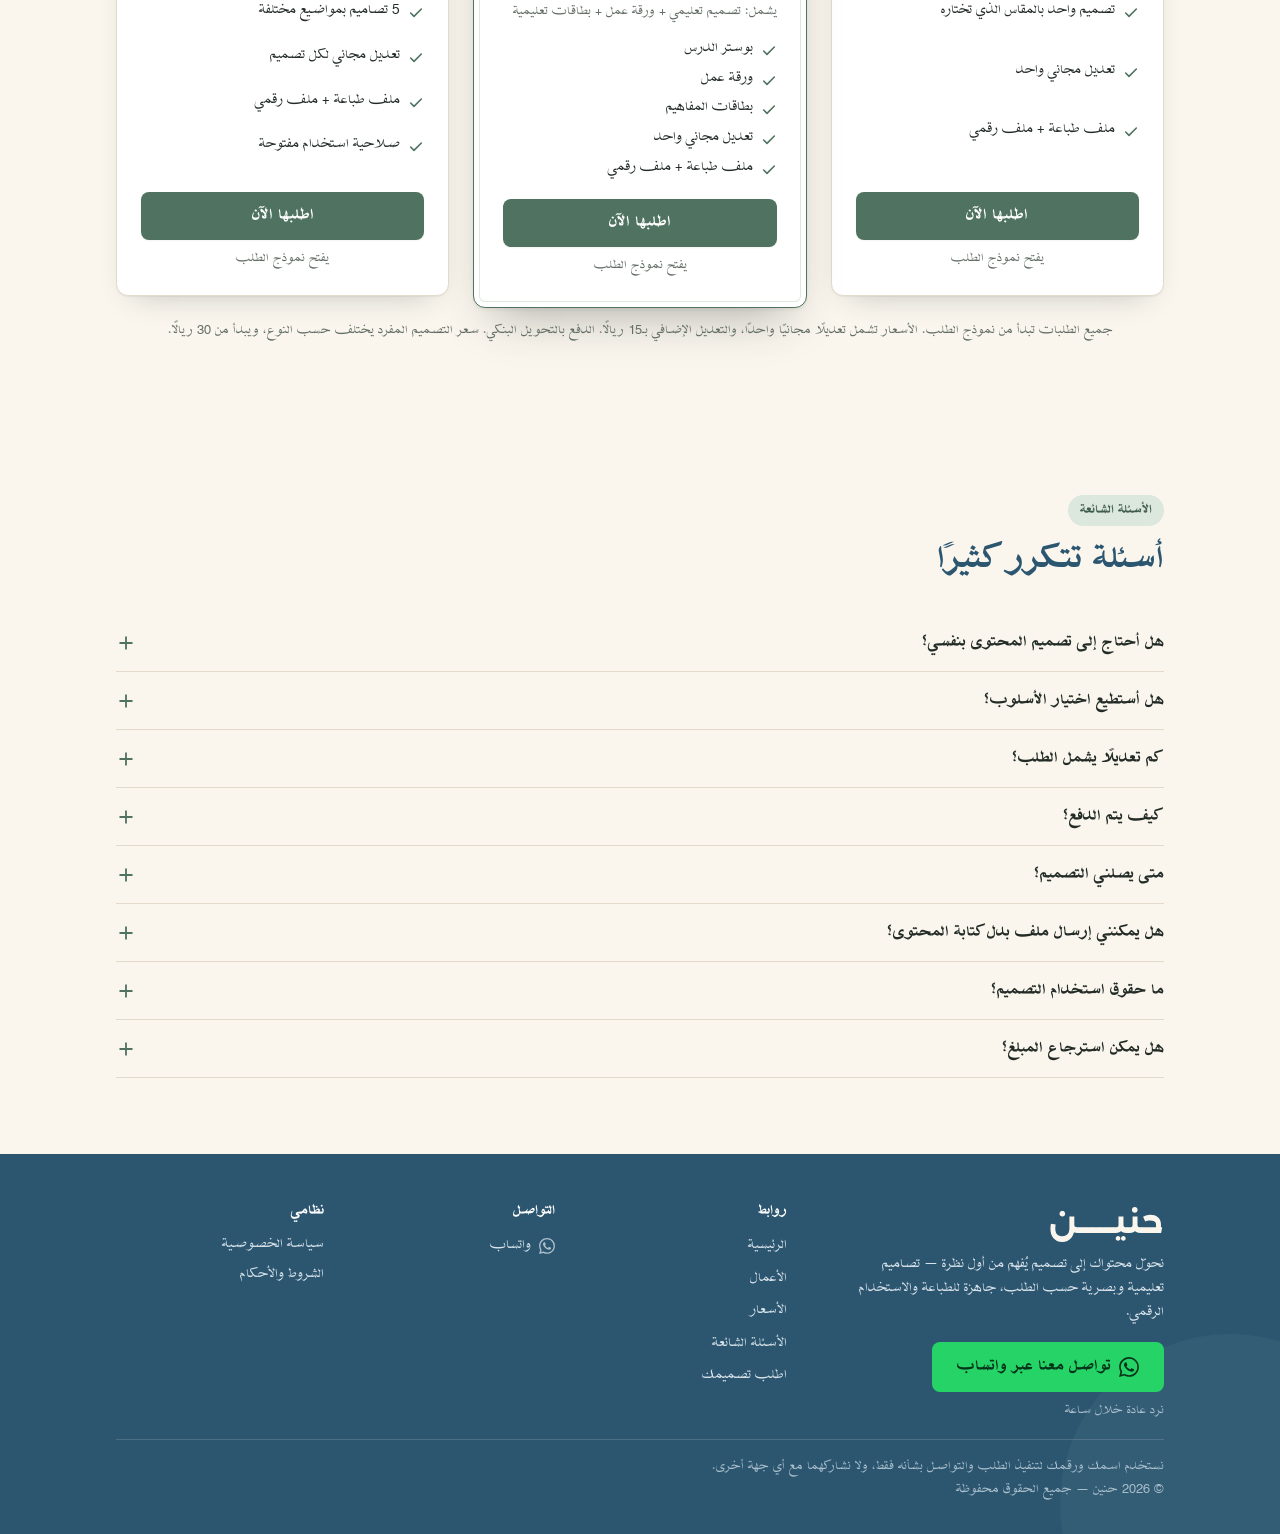
==== commit de457e86: "الباقات داخل نموذج الطلب: كل بطاقة سعر تبدأ من النموذج وواتساب في نهايته فقط - بطاقات الأسعار: «اطلب" ====
--- a/index.html
+++ b/index.html
@@ -31,7 +31,7 @@
 <!-- الخط مستضاف ذاتيًا: XB Shafigh بوزنيه الحقيقيين — لا اعتماد على خطوط خارجية -->
 <link rel="preload" href="assets/fonts/XBShafigh-Regular.woff2" as="font" type="font/woff2" crossorigin>
 <link rel="preload" href="assets/fonts/XBShafigh-Bold.woff2" as="font" type="font/woff2" crossorigin>
-<link rel="stylesheet" href="assets/css/style.css?v=49">
+<link rel="stylesheet" href="assets/css/style.css?v=50">
 </head>
 <body id="top">
 
@@ -244,10 +244,26 @@
 
         <!-- الخطوة 1 -->
         <div class="fstep is-active" data-step="1">
-          <div class="field">
+          <!-- نوع الطلب: بطاقة السعر تحدده مسبقًا، ويمكن تغييره هنا -->
+          <div class="field" id="field-pkg">
+            <span class="field__label">نوع الطلب <span class="req">*</span></span>
+            <div class="opts" id="opt-pkg"></div>
+          </div>
+          <div class="field" id="field-product">
             <span class="field__label">نوع التصميم <span class="req">*</span></span>
             <div class="opts" id="opt-product"></div>
             <p class="error-msg"><svg viewBox="0 0 24 24" aria-hidden="true"><use href="#i-alert"/></svg>اختر نوع التصميم</p>
+          </div>
+          <div class="field" id="field-contents" hidden>
+            <span class="field__label">محتوى الباقة</span>
+            <p class="field__hint" id="pkg-contents"></p>
+          </div>
+          <div class="field" id="field-designs" hidden>
+            <span class="field__label">أنواع التصاميم الخمسة <span class="req">*</span>
+              <span class="field__hint">يمكن أن تختلف الأنواع.</span>
+            </span>
+            <div class="designs" id="opt-designs"></div>
+            <p class="error-msg"><svg viewBox="0 0 24 24" aria-hidden="true"><use href="#i-alert"/></svg>اختر نوع كل تصميم من التصاميم الخمسة</p>
           </div>
           <div class="field">
             <span class="field__label">الأسلوب <span class="req">*</span>
@@ -293,10 +309,10 @@
 
         <!-- الخطوة 2 -->
         <div class="fstep" data-step="2">
-          <div class="field">
-            <label for="f-topic">موضوع التصميم <span class="req">*</span></label>
+          <div class="field" id="field-topic">
+            <label for="f-topic"><span id="topic-label-text">موضوع التصميم</span> <span class="req">*</span></label>
             <input type="text" id="f-topic" name="topic" placeholder="مثال: أركان الإسلام، أو دورة حياة الفراشة" maxlength="120">
-            <p class="error-msg"><svg viewBox="0 0 24 24" aria-hidden="true"><use href="#i-alert"/></svg>اكتب موضوع التصميم</p>
+            <p class="error-msg"><svg viewBox="0 0 24 24" aria-hidden="true"><use href="#i-alert"/></svg><span id="topic-error-text">اكتب موضوع التصميم</span></p>
           </div>
           <div class="field">
             <label for="f-subject">المجال
@@ -305,8 +321,8 @@
             <select id="f-subject" name="subject"></select>
             </div>
           <div class="field">
-            <label for="f-content">المحتوى
-              <span class="field__hint">يمكن لصق المحتوى هنا، أو كتابة «سأرسله عبر واتساب» وإرساله لاحقًا مع رقم الطلب.</span>
+            <label for="f-content"><span id="content-label-text">المحتوى</span>
+              <span class="field__hint" id="content-hint">يمكن لصق المحتوى هنا، أو كتابة «سأرسله عبر واتساب» وإرساله لاحقًا مع رقم الطلب.</span>
             </label>
             <textarea id="f-content" name="content" placeholder="النقاط أو النص المطلوب ظهوره في التصميم…" maxlength="4000" aria-describedby="content-count"></textarea>
             <!-- حدّ تجاري 100 كلمة — منفصل عن حدّ طول رابط واتساب التقني في app.js -->
@@ -314,7 +330,7 @@
               <span class="wordcount__n"><span class="num" id="content-count-n">0 / 100</span> كلمة</span>
               <span class="wordcount__msg" id="content-count-msg" role="status"></span>
             </p>
-            <p class="error-msg"><svg viewBox="0 0 24 24" aria-hidden="true"><use href="#i-alert"/></svg>المحتوى يتجاوز 100 كلمة — اختصره للمتابعة</p>
+            <p class="error-msg"><svg viewBox="0 0 24 24" aria-hidden="true"><use href="#i-alert"/></svg><span id="content-error-text">المحتوى يتجاوز 100 كلمة — اختصره للمتابعة</span></p>
           </div>
           <div class="field">
             <label for="f-reference">رابط مرجعي
@@ -516,6 +532,6 @@
   <a href="#order" class="btn btn--primary btn--block">اطلب تصميمك</a>
 </div>
 
-<script src="assets/js/app.js?v=48"></script>
+<script src="assets/js/app.js?v=50"></script>
 </body>
 </html>
--- a/assets/css/style.css
+++ b/assets/css/style.css
@@ -1011,6 +1011,12 @@
 /* شبكة اختيارات (بدل الكتابة) */
 .opts { display: grid; grid-template-columns: 1fr 1fr; gap: var(--sp-2); }
 .opts--3 { grid-template-columns: repeat(3, 1fr); }
+/* أنواع تصاميم باقة «5 تصاميم»: رقم التصميم بجوار قائمة نوعه */
+.designs { display: grid; gap: var(--sp-2); }
+.design { display: flex; align-items: center; gap: var(--sp-2); }
+.design__n { flex: none; width: 24px; text-align: center; font-weight: 700; color: var(--color-primary-dark); }
+.design select { flex: 1; min-width: 0; }
+@media (min-width: 768px) { .designs { grid-template-columns: 1fr 1fr; column-gap: var(--sp-4); } }
 .opt { position: relative; }
 .opt input { position: absolute; opacity: 0; width: 0; height: 0; }
 .opt span {
@@ -1194,6 +1200,9 @@
 .summary__row:last-child { border-bottom: 0; }
 .summary__row dt { color: var(--color-text-muted); flex: none; }
 .summary__row dd { margin: 0; font-weight: 500; text-align: left; }
+/* صف قائمة (تصاميم الباقة): العنوان فوق، والأسطر بمحاذاة بداية السطر */
+.summary__row--list { flex-direction: column; gap: 4px; }
+.summary__row--list dd { text-align: start; white-space: pre-line; }
 
 /* نبض خفيف عند تغيّر السعر */
 @keyframes pricePulse { 0% { transform: scale(1); } 40% { transform: scale(1.07); } 100% { transform: scale(1); } }
